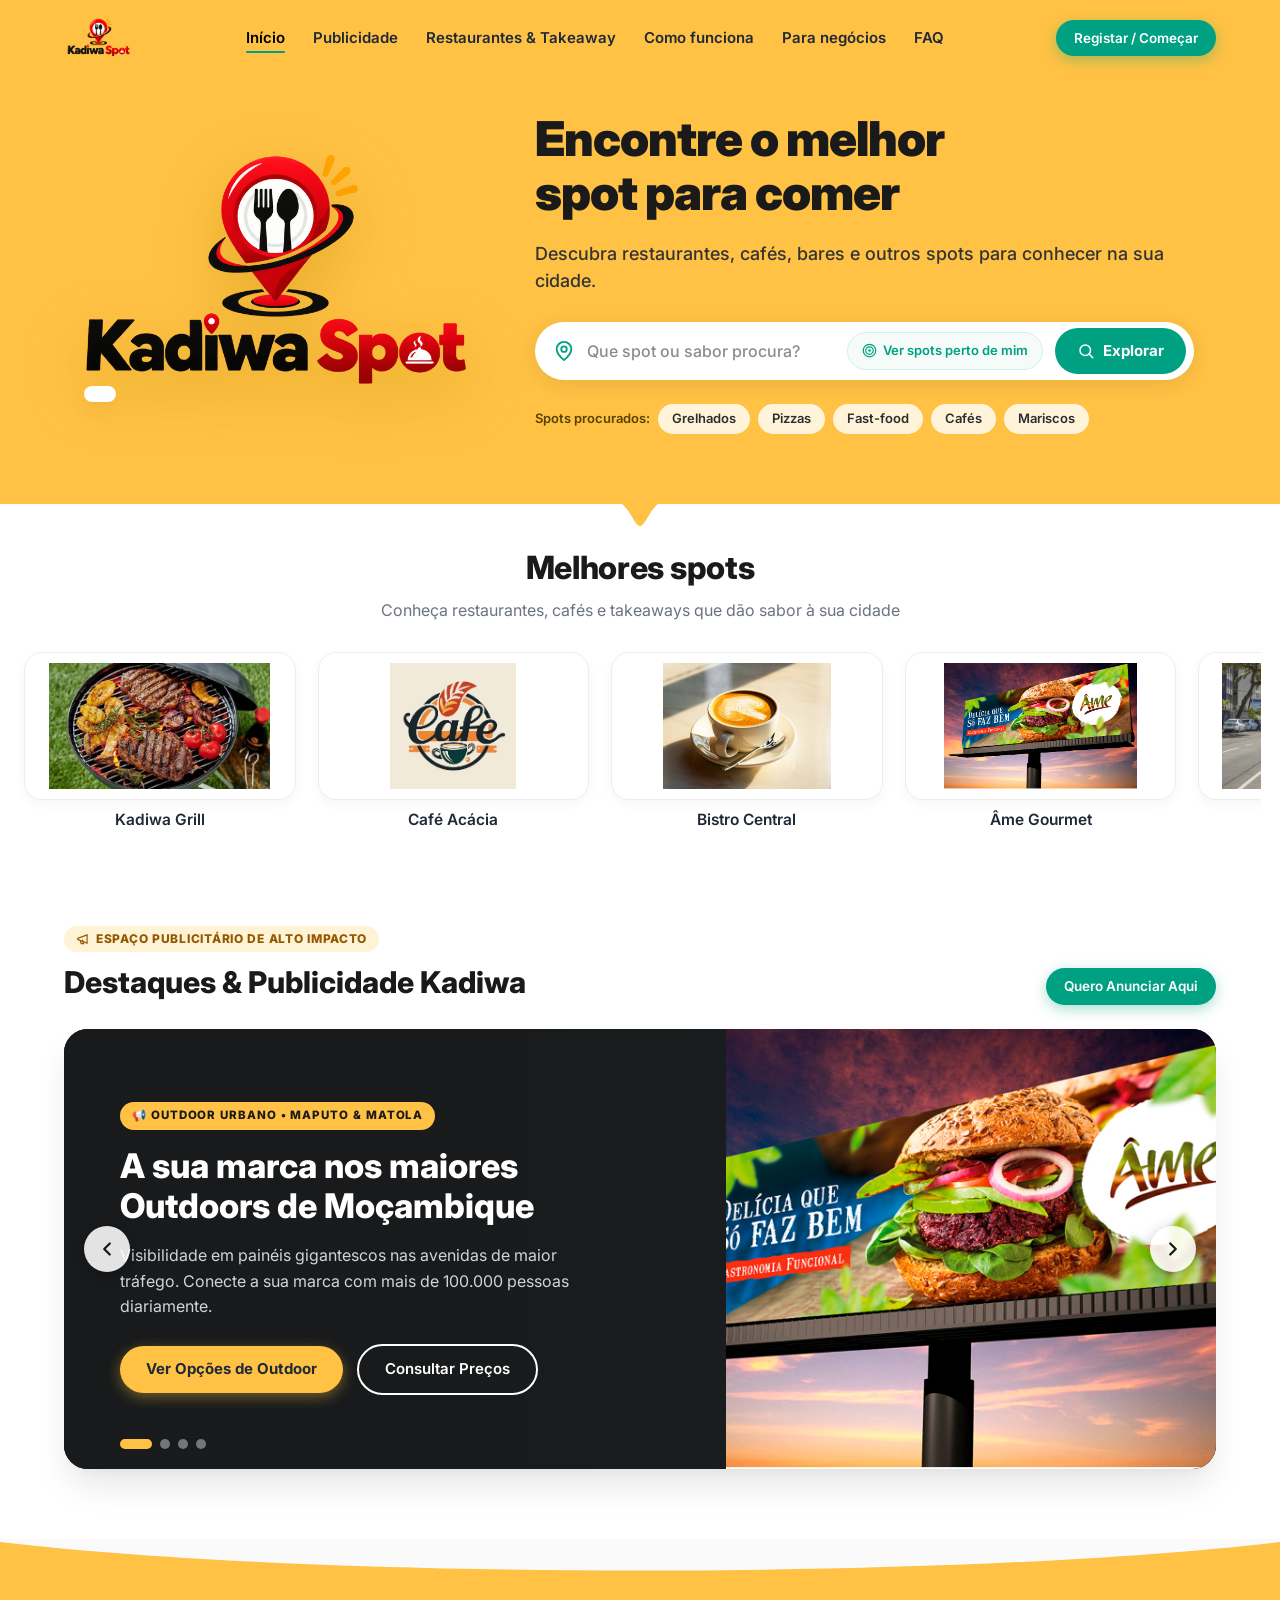
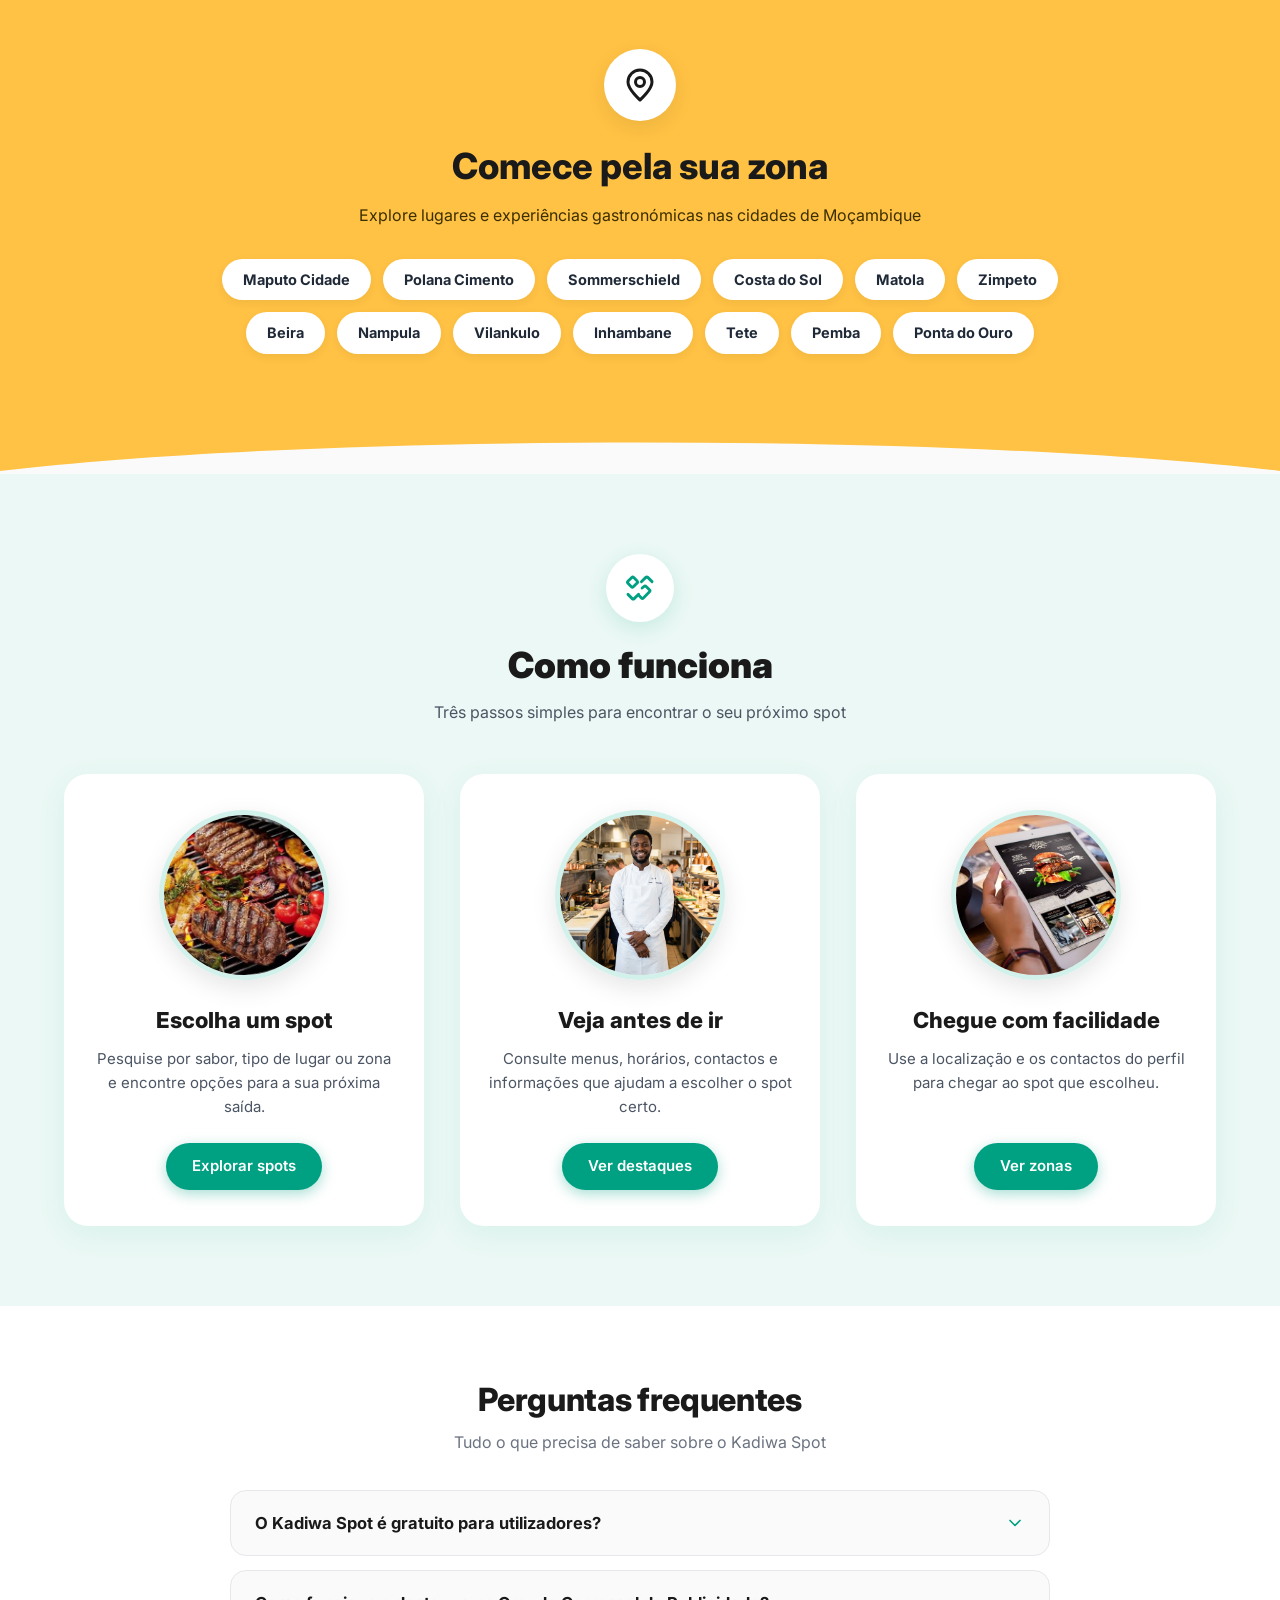
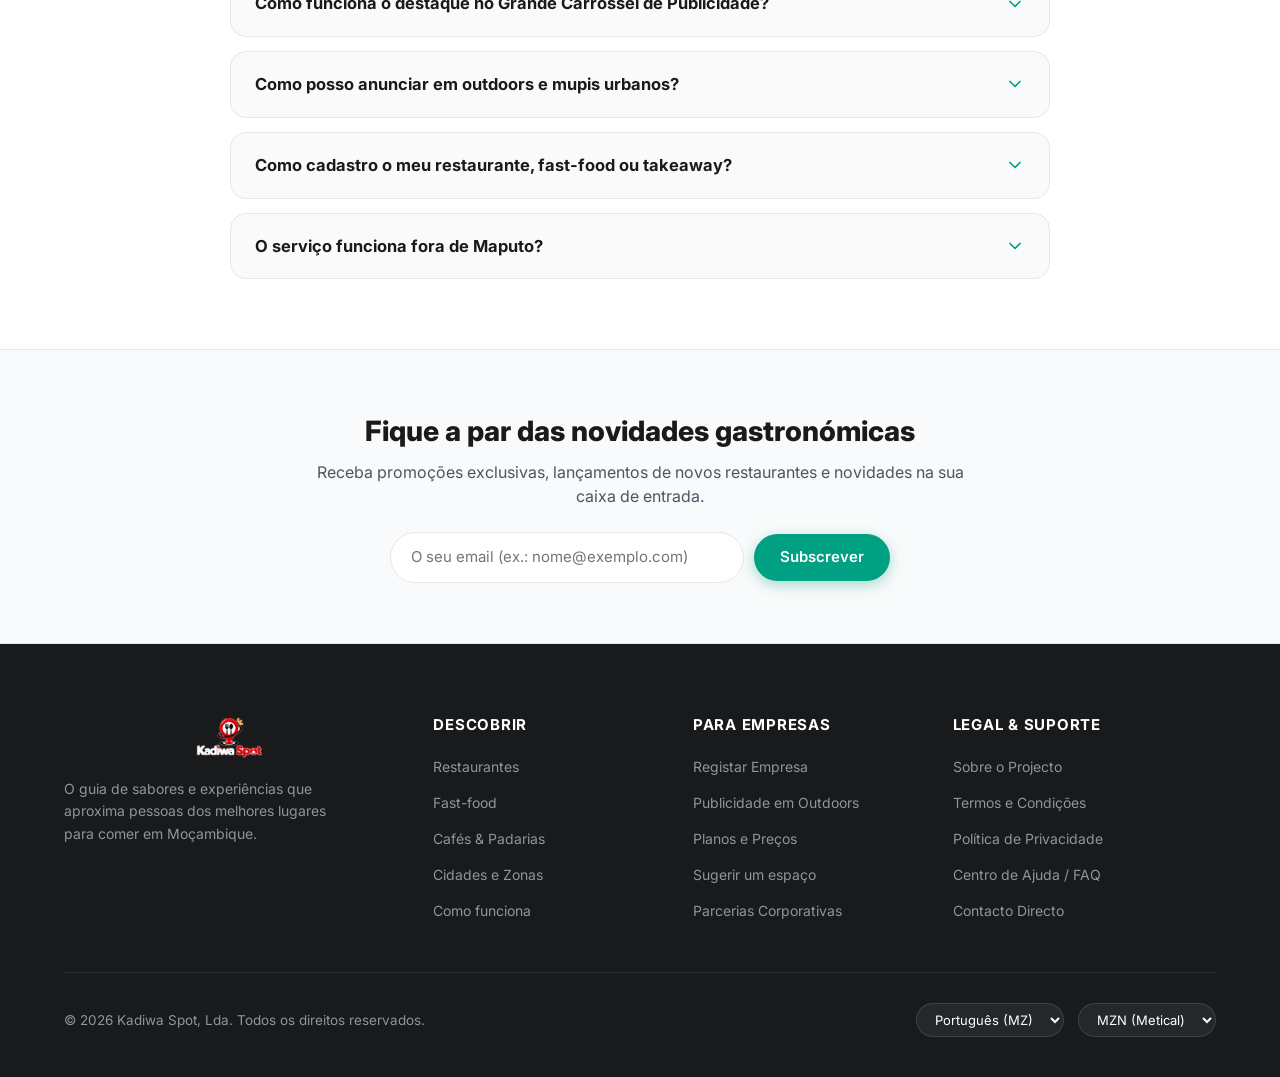
==== index.html @ 8135b5d2 "o inicio da jornada iniciada" ====
<!DOCTYPE html>
<html lang="pt-MZ">

<head>
    <meta charset="UTF-8">
    <meta name="viewport" content="width=device-width, initial-scale=1.0">
    <meta name="description"
        content="Kadiwa Spot: descubra restaurantes, cafés, bares e sabores locais em Moçambique.">
    <meta name="theme-color" content="#FFC244">
    <title>Kadiwa Spot | Descubra onde comer bem em Moçambique</title>
    <link rel="stylesheet" href="css/estilos.css">
</head>

<body>
    <a class="skip-link" href="#conteudo">Saltar para o conteúdo</a>

    <!-- SVG Sprite -->
    <svg class="svg-sprite" aria-hidden="true">
        <symbol id="icon-pin" viewBox="0 0 24 24">
            <path d="M20 10c0 5-8 12-8 12S4 15 4 10a8 8 0 1 1 16 0Z" stroke="currentColor" stroke-width="2" fill="none"
                stroke-linecap="round" stroke-linejoin="round" />
            <circle cx="12" cy="10" r="3" stroke="currentColor" stroke-width="2" fill="none" />
        </symbol>
        <symbol id="icon-target" viewBox="0 0 24 24">
            <circle cx="12" cy="12" r="10" stroke="currentColor" stroke-width="2" fill="none" />
            <circle cx="12" cy="12" r="6" stroke="currentColor" stroke-width="2" fill="none" />
            <circle cx="12" cy="12" r="2" fill="currentColor" />
        </symbol>
        <symbol id="icon-search" viewBox="0 0 24 24">
            <circle cx="11" cy="11" r="7" stroke="currentColor" stroke-width="2" fill="none" />
            <path d="m21 21-4.35-4.35" stroke="currentColor" stroke-width="2" stroke-linecap="round" />
        </symbol>
        <symbol id="icon-chevron-left" viewBox="0 0 24 24">
            <path d="m15 18-6-6 6-6" stroke="currentColor" stroke-width="2.5" stroke-linecap="round"
                stroke-linejoin="round" fill="none" />
        </symbol>
        <symbol id="icon-chevron-right" viewBox="0 0 24 24">
            <path d="m9 18 6-6-6-6" stroke="currentColor" stroke-width="2.5" stroke-linecap="round"
                stroke-linejoin="round" fill="none" />
        </symbol>
        <symbol id="icon-chevron-down" viewBox="0 0 24 24">
            <path d="m6 9 6 6 6-6" stroke="currentColor" stroke-width="2" stroke-linecap="round" stroke-linejoin="round"
                fill="none" />
        </symbol>
        <symbol id="icon-rider" viewBox="0 0 24 24">
            <circle cx="12" cy="5" r="2" stroke="currentColor" stroke-width="2" fill="none" />
            <path d="M5 19a4 4 0 1 0 0-8 4 4 0 0 0 0 8ZM19 19a4 4 0 1 0 0-8 4 4 0 0 0 0 8Z" stroke="currentColor"
                stroke-width="2" fill="none" />
            <path d="M12 11l-3 4h4l2 4" stroke="currentColor" stroke-width="2" stroke-linecap="round"
                stroke-linejoin="round" fill="none" />
        </symbol>
        <symbol id="icon-handshake" viewBox="0 0 24 24">
            <path d="m11 17 2 2a1 1 0 0 0 1.4 0l4.3-4.3a1 1 0 0 0 0-1.4l-2.4-2.4a1 1 0 0 0-1.4 0L13.5 12"
                stroke="currentColor" stroke-width="2" stroke-linecap="round" stroke-linejoin="round" fill="none" />
            <path d="m20.5 7.5-3-3a1 1 0 0 0-1.4 0L13 7.6" stroke="currentColor" stroke-width="2" stroke-linecap="round"
                stroke-linejoin="round" fill="none" />
            <path d="m3.5 16.5 3 3a1 1 0 0 0 1.4 0L11 16.4" stroke="currentColor" stroke-width="2"
                stroke-linecap="round" stroke-linejoin="round" fill="none" />
            <path d="M10 7 7.6 4.6a1 1 0 0 0-1.4 0L3.5 7.3a1 1 0 0 0 0 1.4l2.4 2.4a1 1 0 0 0 1.4 0L10.5 8"
                stroke="currentColor" stroke-width="2" stroke-linecap="round" stroke-linejoin="round" fill="none" />
        </symbol>
        <symbol id="icon-phone" viewBox="0 0 24 24">
            <rect x="5" y="2" width="14" height="20" rx="3" stroke="currentColor" stroke-width="2" fill="none" />
            <circle cx="12" cy="18" r="1" fill="currentColor" />
        </symbol>
        <symbol id="icon-apple" viewBox="0 0 24 24">
            <path
                d="M18.71 19.5c-.83 1.24-1.71 2.45-3.05 2.47-1.34.03-1.77-.79-3.29-.79-1.53 0-2 .77-3.27.82-1.31.05-2.3-1.32-3.14-2.53C4.25 17 2.94 12.45 4.7 9.39c.87-1.52 2.43-2.48 4.12-2.51 1.28-.02 2.5.87 3.29.87.78 0 2.26-1.07 3.81-.91.65.03 2.47.26 3.64 1.98-.09.06-2.17 1.28-2.15 3.81.03 3.02 2.65 4.03 2.68 4.04-.03.07-.42 1.44-1.38 2.83M15.97 6.45c.62-.75 1.04-1.8 0.93-2.85-.9.04-1.99.6-2.63 1.35-.57.65-1.06 1.72-.93 2.74 1.01.08 2.02-.49 2.63-1.24Z"
                fill="currentColor" />
        </symbol>
        <symbol id="icon-googleplay" viewBox="0 0 24 24">
            <path d="M3.6 2.3c-.4.4-.6 1-.6 1.8v15.8c0 .8.2 1.4.6 1.8l.1.1 9.3-9.3v-.4L3.7 2.2l-.1.1Z" fill="#00D775" />
            <path d="m16.1 15.3-3.1-3.1v-.4l3.1-3.1.1.1 3.7 2.1c1 .6 1 1.5 0 2.1l-3.8 2.3Z" fill="#FFCF00" />
            <path d="m13 11.8-9.4 9.4c.5.5 1.2.6 2 .1l10.5-6-3.1-3.5Z" fill="#FF3A44" />
            <path d="M13 12.2 16.1 8.7 5.6 2.7C4.8 2.2 4.1 2.3 3.6 2.8L13 12.2Z" fill="#00E676" />
        </symbol>
        <symbol id="icon-restaurant" viewBox="0 0 24 24">
            <path d="M18 8h1a4 4 0 0 1 0 8h-1M2 8h16v9a4 4 0 0 1-4 4H6a4 4 0 0 1-4-4V8ZM6 1v3M10 1v3M14 1v3"
                stroke="currentColor" stroke-width="2" stroke-linecap="round" fill="none" />
        </symbol>
        <symbol id="icon-route" viewBox="0 0 24 24">
            <path d="M1 3h15v13H1zM16 8h4l3 3v5h-7V8z" stroke="currentColor" stroke-width="2" stroke-linecap="round"
                stroke-linejoin="round" fill="none" />
            <circle cx="5.5" cy="18.5" r="2.5" stroke="currentColor" stroke-width="2" fill="none" />
            <circle cx="18.5" cy="18.5" r="2.5" stroke="currentColor" stroke-width="2" fill="none" />
        </symbol>
        <symbol id="icon-shopping-bag" viewBox="0 0 24 24">
            <path d="M6 2 3 6v14a2 2 0 0 0 2 2h14a2 2 0 0 0 2-2V6l-3-4z" stroke="currentColor" stroke-width="2"
                stroke-linecap="round" stroke-linejoin="round" fill="none" />
            <path d="M3 6h18" stroke="currentColor" stroke-width="2" stroke-linecap="round" fill="none" />
            <path d="M16 10a4 4 0 0 1-8 0" stroke="currentColor" stroke-width="2" stroke-linecap="round" fill="none" />
        </symbol>
        <symbol id="icon-megaphone" viewBox="0 0 24 24">
            <path d="m3 11 16-6v14L3 13Z" stroke="currentColor" stroke-width="2" fill="none" />
            <path d="m7 14 2 6h4l-2-7" stroke="currentColor" stroke-width="2" fill="none" />
        </symbol>
    </svg>


    <header class="glovo-header" id="top">
        <div class="container nav-wrap">
            <a class="brand-link" href="index.html" aria-label="Kadiwa Spot Início">
                <img class="header-logo" src="media/imagens/logo.png" alt="Kadiwa Spot">
            </a>

            <nav class="nav-links" aria-label="Menu principal">
                <a class="active" href="index.html">Início</a>
                <a href="#publicidade">Publicidade</a>
                <a href="pages/explorar.html">Restaurantes & Takeaway</a>
                <a href="#como">Como funciona</a>
                <a href="pages/negocios.html">Para negócios</a>
                <a href="#faq">FAQ</a>
            </nav>

            <div class="header-actions">
                <a class="btn btn-teal btn-sm" href="pages/negocios.html">Registar / Começar</a>
                <button class="mobile-nav-toggle" aria-label="Abrir menu móvel" aria-expanded="false" id="mobile-toggle">
                    <span></span><span></span><span></span>
                </button>
            </div>
        </div>
    </header>

    <main id="conteudo">
        
        <section class="hero-glovo">
            <div class="container hero-glovo-grid">
               
                <div class="hero-visual-col">
                    <div class="hero-bag-wrapper">
                        <img class="hero-bag-img" src="media/imagens/logo-light.png"
                            alt="Logótipo Kadiwa Spot">
                        <div class="hero-bag-badge">
                       
                     
                        </div>
                    </div>
                </div>

                <!-- Right: Copy & Capsule Search Bar -->
                <div class="hero-content-col">
                    <h1>Encontre o melhor<br>spot para comer</h1>
                    <p class="hero-sub">Descubra restaurantes, cafés, bares e outros spots para conhecer na sua cidade.</p>

                    <!-- Glovo Capsule Search Bar -->
                    <form class="glovo-search-capsule" id="location-search-form" action="pages/explorar.html" method="get"
                        role="search">
                        <svg class="search-icon-pin" aria-hidden="true">
                            <use href="#icon-pin"></use>
                        </svg>
                        <input class="search-input-field" id="search-address" type="search" name="q"
                            placeholder="Que spot ou sabor procura?" autocomplete="off">
                        <button type="button" class="btn-current-location" id="btn-use-location"
                            title="Usar minha localização atual">
                            <svg aria-hidden="true">
                                <use href="#icon-target"></use>
                            </svg>
                            <span>Ver spots perto de mim</span>
                        </button>
                        <button type="submit" class="btn-search-submit">
                            <svg aria-hidden="true" style="width: 18px; height: 18px;">
                                <use href="#icon-search"></use>
                            </svg>
                            <span>Explorar</span>
                        </button>
                    </form>

                    <!-- Quick Filter Pills -->
                    <div class="hero-quick-pills" aria-label="Pesquisas populares">
                        <span class="quick-pill-label">Spots procurados:</span>
                        <a href="pages/explorar.html?q=Grelhados" class="quick-pill-item">Grelhados</a>
                        <a href="pages/explorar.html?q=Pizzas" class="quick-pill-item">Pizzas</a>
                        <a href="pages/explorar.html?categoria=fast-food" class="quick-pill-item">Fast-food</a>
                        <a href="pages/explorar.html?categoria=cafe" class="quick-pill-item">Cafés</a>
                        <a href="pages/explorar.html?q=Mariscos" class="quick-pill-item">Mariscos</a>
                    </div>
                </div>
            </div>

            <!-- Glovo Bottom Speech Bubble Cutout Tail -->
            <div class="hero-tail-divider" aria-hidden="true">
                <svg viewBox="0 0 48 24">
                    <path d="M0 0 C12 0 18 24 24 24 C30 24 36 0 48 0 Z" />
                </svg>
            </div>
        </section>

        <!-- Top Restaurants & Brands Showcase -->
        <section class="section-brands" id="destaques">
            <div class="container">
                <div class="section-title-wrap">
                    <h2>Melhores spots</h2>
                    <p>Conheça restaurantes, cafés e takeaways que dão sabor à sua cidade</p>
                </div>

                <div class="spots-carousel" aria-label="Carrossel dos melhores spots">
                    <div class="spots-carousel-track">
                        <div class="spots-carousel-set">
                            <a href="pages/explorar.html?q=Kadiwa+Grill" class="brand-card-item">
                                <div class="brand-logo-box"><img src="media/imagens/GRILL.jpeg" alt="Kadiwa Grill"></div>
                                <span class="brand-card-name">Kadiwa Grill</span>
                            </a>
                            <a href="pages/explorar.html?q=Café+Acácia" class="brand-card-item">
                                <div class="brand-logo-box"><img src="media/imagens/cafe.jpeg" alt="Café Acácia"></div>
                                <span class="brand-card-name">Café Acácia</span>
                            </a>
                            <a href="pages/explorar.html?q=Bistro+Central" class="brand-card-item">
                                <div class="brand-logo-box"><img src="media/imagens/cafe2.jpeg" alt="Bistro Central"></div>
                                <span class="brand-card-name">Bistro Central</span>
                            </a>
                            <a href="pages/explorar.html?q=Âme+Gourmet" class="brand-card-item">
                                <div class="brand-logo-box"><img src="media/imagens/outoddor.png" alt="Âme Burger & Grill"></div>
                                <span class="brand-card-name">Âme Gourmet</span>
                            </a>
                            <a href="pages/explorar.html?q=Camarão+do+Sol" class="brand-card-item">
                                <div class="brand-logo-box"><img src="media/imagens/pub2.png" alt="Camarão do Sol"></div>
                                <span class="brand-card-name">Camarão do Sol</span>
                            </a>
                            <a href="pages/explorar.html?q=West+Takeaway" class="brand-card-item">
                                <div class="brand-logo-box"><img src="media/imagens/pub.jpeg" alt="West Burger & Takeaway"></div>
                                <span class="brand-card-name">West Takeaway</span>
                            </a>
                            <a href="pages/explorar.html?q=Sabores+da+Terra" class="brand-card-item">
                                <div class="brand-logo-box" style="background: #FFF8E6;"><svg style="width: 38px; height: 38px; color: #EAA300;"><use href="#icon-restaurant"></use></svg></div>
                                <span class="brand-card-name">Sabores da Terra</span>
                            </a>
                            <a href="pages/explorar.html?q=Padaria+Nova" class="brand-card-item">
                                <div class="brand-logo-box" style="background: #EBF8F5;"><svg style="width: 38px; height: 38px; color: var(--color-teal);"><use href="#icon-restaurant"></use></svg></div>
                                <span class="brand-card-name">Padaria Nova</span>
                            </a>
                        </div>

                        <div class="spots-carousel-set" aria-hidden="true">
                            <div class="brand-card-item"><div class="brand-logo-box"><img src="media/imagens/GRILL.jpeg" alt=""></div><span class="brand-card-name">Kadiwa Grill</span></div>
                            <div class="brand-card-item"><div class="brand-logo-box"><img src="media/imagens/cafe.jpeg" alt=""></div><span class="brand-card-name">Café Acácia</span></div>
                            <div class="brand-card-item"><div class="brand-logo-box"><img src="media/imagens/cafe2.jpeg" alt=""></div><span class="brand-card-name">Bistro Central</span></div>
                            <div class="brand-card-item"><div class="brand-logo-box"><img src="media/imagens/outoddor.png" alt=""></div><span class="brand-card-name">Âme Gourmet</span></div>
                            <div class="brand-card-item"><div class="brand-logo-box"><img src="media/imagens/pub2.png" alt=""></div><span class="brand-card-name">Camarão do Sol</span></div>
                            <div class="brand-card-item"><div class="brand-logo-box"><img src="media/imagens/pub.jpeg" alt=""></div><span class="brand-card-name">West Takeaway</span></div>
                            <div class="brand-card-item"><div class="brand-logo-box" style="background: #FFF8E6;"><svg style="width: 38px; height: 38px; color: #EAA300;"><use href="#icon-restaurant"></use></svg></div><span class="brand-card-name">Sabores da Terra</span></div>
                            <div class="brand-card-item"><div class="brand-logo-box" style="background: #EBF8F5;"><svg style="width: 38px; height: 38px; color: var(--color-teal);"><use href="#icon-restaurant"></use></svg></div><span class="brand-card-name">Padaria Nova</span></div>
                        </div>
                    </div>
                </div>
            </div>
        </section>

        <!-- GRANDE CARROSSEL DE PUBLICIDADE & DESTAQUES -->
        <section class="section-advertising-carousel" id="publicidade">
            <div class="container">
                <div class="ad-section-header">
                    <div>
                        <div class="ad-badge">
                            <svg style="width: 14px; height: 14px;">
                                <use href="#icon-megaphone"></use>
                            </svg>
                            <span>Espaço Publicitário de Alto Impacto</span>
                        </div>
                        <h2>Destaques & Publicidade Kadiwa</h2>
                    </div>
                    <a class="btn btn-teal btn-sm" href="pages/negocios.html#precos">Quero Anunciar Aqui</a>
                </div>

                <!-- Carousel Component -->
                <div class="ad-carousel-container" id="adCarousel">
                    <div class="ad-carousel-track" id="carouselTrack">
                        <!-- Slide 1: Outdoor Urbano -->
                        <article class="ad-slide">
                            <div class="ad-slide-content">
                                <span class="ad-tag tag-yellow">📢 Outdoor Urbano • Maputo & Matola</span>
                                <h3>A sua marca nos maiores Outdoors de Moçambique</h3>
                                <p>Visibilidade em painéis gigantescos nas avenidas de maior tráfego. Conecte a sua
                                    marca com mais de 100.000 pessoas diariamente.</p>
                                <div class="ad-slide-actions">
                                    <a class="btn btn-yellow" href="pages/negocios.html#outdoors">Ver Opções de
                                        Outdoor</a>
                                    <a class="btn btn-outline-white" href="pages/negocios.html#precos">Consultar
                                        Preços</a>
                                </div>
                            </div>
                            <div class="ad-slide-media">
                                <img src="media/imagens/outoddor.png"
                                    alt="Grande Painel Outdoor Publicitário em avenida movimentada">
                            </div>
                        </article>

                        <!-- Slide 2: Mupis & Totens Digitais -->
                        <article class="ad-slide">
                            <div class="ad-slide-content">
                                <span class="ad-tag tag-teal">🌊 Mupis Digitais • Costa do Sol</span>
                                <h3>Totens e Telas Digitais nos Melhores Spots</h3>
                                <p>Presença interativa ao longo da marginal, praias e centros de lazer. Impacte clientes
                                    nos momentos de descontração e decisão de compra.</p>
                                <div class="ad-slide-actions">
                                    <a class="btn btn-teal" href="pages/negocios.html#outdoors">Conhecer Totens
                                        Urbanos</a>
                                    <a class="btn btn-outline-white" href="pages/negocios.html#precos">Pacotes
                                        Publicitários</a>
                                </div>
                            </div>
                            <div class="ad-slide-media">
                                <img src="media/imagens/pub2.png"
                                    alt="Mupi publicitário urbano na Costa do Sol com anúncio gastronómico">
                            </div>
                        </article>

                        <!-- Slide 3: Grill & Gastronomia Nobre -->
                        <article class="ad-slide">
                            <div class="ad-slide-content">
                                <span class="ad-tag tag-orange">🔥 Sabores da Terra • Grelhados</span>
                                <h3>Grelhados no Ponto & Carnes Selecionadas</h3>
                                <p>Conheça o churrasco, os petiscos e os sabores tradicionais que fazem parte da cidade.</p>
                                <div class="ad-slide-actions">
                                    <a class="btn btn-yellow" href="pages/explorar.html?q=Grelhados">Explorar Grelhados</a>
                                    <a class="btn btn-outline-white" href="pages/negocios.html">Cadastrar Espaço de
                                        Grill</a>
                                </div>
                            </div>
                            <div class="ad-slide-media">
                                <img src="media/imagens/GRILL.jpeg"
                                    alt="Grelhados suculentos na brasa com legumes e temperos frescos">
                            </div>
                        </article>

                        <!-- Slide 4: Takeaway, Bares & Menus Digitais -->
                        <article class="ad-slide">
                            <div class="ad-slide-content">
                                <span class="ad-tag tag-yellow">📱 Tecnologia • Menus Interativos</span>
                                <h3>Modernize o seu Restaurante, Fast-food ou Takeaway</h3>
                                <p>Ofereça menus interativos em tablets e QR Code, reservas imediatas e atraia clientes
                                    fiéis com a plataforma Kadiwa Spot.</p>
                                <div class="ad-slide-actions">
                                    <a class="btn btn-teal" href="pages/negocios.html">Registar Empresa</a>
                                    <a class="btn btn-outline-white" href="pages/negocios.html#precos">Ver Planos para
                                        Negócios</a>
                                </div>
                            </div>
                            <div class="ad-slide-media">
                                <img src="media/imagens/pub.jpeg"
                                alt="Cliente a navegar num menu digital de hambúrgueres num tablet moderno">
                            </div>
                        </article>
                    </div>

                    <!-- Carousel Controls -->
                    <button class="carousel-btn carousel-btn-prev" id="prevSlide" aria-label="Slide anterior">
                        <svg>
                            <use href="#icon-chevron-left"></use>
                        </svg>
                    </button>
                    <button class="carousel-btn carousel-btn-next" id="nextSlide" aria-label="Próximo slide">
                        <svg>
                            <use href="#icon-chevron-right"></use>
                        </svg>
                    </button>

                    <!-- Indicators -->
                    <div class="carousel-dots" id="carouselDots" aria-label="Navegação do carrossel"></div>
                </div>
            </div>
        </section>

        <section class="section-zones-wavy" id="zonas">
            <!-- Top SVG Wave -->
            <div class="wavy-top-svg" aria-hidden="true">
                <svg viewBox="0 0 1200 40" preserveAspectRatio="none">
                    <path d="M0,0 C300,40 900,40 1200,0 L1200,40 L0,40 Z" />
                </svg>
            </div>

            <div class="container zones-container">
                <div class="zones-rider-icon">
                    <svg>
                            <use href="#icon-pin"></use>
                    </svg>
                </div>
                <h2>Comece pela sua zona</h2>
                <p>Explore lugares e experiências gastronómicas nas cidades de Moçambique</p>

                <div class="zones-pills-wrap">
                    <button type="button" class="zone-pill" data-zone="Maputo Central">Maputo Cidade</button>
                    <button type="button" class="zone-pill" data-zone="Polana">Polana Cimento</button>
                    <button type="button" class="zone-pill" data-zone="Sommerschield">Sommerschield</button>
                    <button type="button" class="zone-pill" data-zone="Costa do Sol">Costa do Sol</button>
                    <button type="button" class="zone-pill" data-zone="Matola">Matola</button>
                    <button type="button" class="zone-pill" data-zone="Zimpeto">Zimpeto</button>
                    <button type="button" class="zone-pill" data-zone="Beira">Beira</button>
                    <button type="button" class="zone-pill" data-zone="Nampula">Nampula</button>
                    <button type="button" class="zone-pill" data-zone="Vilankulo">Vilankulo</button>
                    <button type="button" class="zone-pill" data-zone="Inhambane">Inhambane</button>
                    <button type="button" class="zone-pill" data-zone="Tete">Tete</button>
                    <button type="button" class="zone-pill" data-zone="Pemba">Pemba</button>
                    <button type="button" class="zone-pill" data-zone="Ponta do Ouro">Ponta do Ouro</button>
                </div>
            </div>

            <!-- Bottom SVG Wave -->
            <div class="wavy-bottom-svg" aria-hidden="true">
                <svg viewBox="0 0 1200 40" preserveAspectRatio="none">
                    <path d="M0,40 C300,0 900,0 1200,40 L1200,0 L0,0 Z" />
                </svg>
            </div>
        </section>

        <!-- Como funciona (Mint Green Section) -->
        <section class="section-partners-mint" id="como">
            <div class="container">
                <div class="partners-header">
                    <div class="partners-handshake-icon">
                        <svg>
                            <use href="#icon-handshake"></use>
                        </svg>
                    </div>
                    <h2>Como funciona</h2>
                    <p>Três passos simples para encontrar o seu próximo spot</p>
                </div>

                <div class="partners-cards-grid">
                    <!-- Card 1: Explorar -->
                    <article class="partner-card-item">
                        <div class="partner-circle-photo">
                            <img src="media/imagens/GRILL.jpeg"
                                alt="Grelhados servidos num spot local">
                        </div>
                        <h3>Escolha um spot</h3>
                        <p>Pesquise por sabor, tipo de lugar ou zona e encontre opções para a sua próxima saída.</p>
                        <a class="btn btn-teal" href="pages/explorar.html">Explorar spots</a>
                    </article>

                    <!-- Card 2: Consultar -->
                    <article class="partner-card-item">
                        <div class="partner-circle-photo">
                            <img src="media/imagens/chef.jpg"
                                alt="Chef de cozinha e gestor de restaurante com uniforme profissional">
                        </div>
                        <h3>Veja antes de ir</h3>
                        <p>Consulte menus, horários, contactos e informações que ajudam a escolher o spot certo.</p>
                        <a class="btn btn-teal" href="pages/explorar.html">Ver destaques</a>
                    </article>

                    <!-- Card 3: Chegar -->
                    <article class="partner-card-item">
                        <div class="partner-circle-photo">
                            <img src="media/imagens/pub.jpeg"
                                alt="Ambiente acolhedor de um takeaway local">
                        </div>
                        <h3>Chegue com facilidade</h3>
                        <p>Use a localização e os contactos do perfil para chegar ao spot que escolheu.</p>
                        <a class="btn btn-teal" href="#zonas">Ver zonas</a>
                    </article>
                </div>
            </div>
        </section>

        <!-- FAQ Section -->
        <section class="section-faq-wrap" id="faq">
            <div class="container">
                <div class="section-title-wrap">
                    <h2>Perguntas frequentes</h2>
                    <p>Tudo o que precisa de saber sobre o Kadiwa Spot</p>
                </div>

                <div class="faq-list">
                    <article class="faq-item">
                        <button type="button" class="faq-question-btn" aria-expanded="false">
                            <span>O Kadiwa Spot é gratuito para utilizadores?</span>
                            <svg class="faq-icon-arrow">
                                <use href="#icon-chevron-down"></use>
                            </svg>
                        </button>
                        <div class="faq-answer-content">
                            <p>Sim. Pode pesquisar livremente, consultar menus, direcções, horários e informações dos
                                espaços sem subscrição.</p>
                        </div>
                    </article>

                    <article class="faq-item">
                        <button type="button" class="faq-question-btn" aria-expanded="false">
                            <span>Como funciona o destaque no Grande Carrossel de Publicidade?</span>
                            <svg class="faq-icon-arrow">
                                <use href="#icon-chevron-down"></use>
                            </svg>
                        </button>
                        <div class="faq-answer-content">
                            <p>Os estabelecimentos e marcas parceiras com planos Destaque e Premium garantem exibição no
                                Grande Carrossel da página inicial e nos topos de categoria com banner widescreen de
                                alto impacto.</p>
                        </div>
                    </article>

                    <article class="faq-item">
                        <button type="button" class="faq-question-btn" aria-expanded="false">
                            <span>Como posso anunciar em outdoors e mupis urbanos?</span>
                            <svg class="faq-icon-arrow">
                                <use href="#icon-chevron-down"></use>
                            </svg>
                        </button>
                        <div class="faq-answer-content">
                            <p>Disponibilizamos espaços premium em outdoors nas avenidas principais de Maputo e Matola,
                                além de totens digitais na Costa do Sol. Visite a página <a
                                    href="pages/negocios.html#outdoors"
                                    style="color: var(--color-teal); font-weight: 700;">Para Negócios</a> para consultar
                                localizações e métricas de alcance.</p>
                        </div>
                    </article>

                    <article class="faq-item">
                        <button type="button" class="faq-question-btn" aria-expanded="false">
                            <span>Como cadastro o meu restaurante, fast-food ou takeaway?</span>
                            <svg class="faq-icon-arrow">
                                <use href="#icon-chevron-down"></use>
                            </svg>
                        </button>
                        <div class="faq-answer-content">
                            <p>Basta aceder à secção Para Negócios, escolher o plano mais adequado e preencher os dados.
                                A equipa analisa o perfil antes de o publicar.</p>
                        </div>
                    </article>

                    <article class="faq-item">
                        <button type="button" class="faq-question-btn" aria-expanded="false">
                            <span>O serviço funciona fora de Maputo?</span>
                            <svg class="faq-icon-arrow">
                                <use href="#icon-chevron-down"></use>
                            </svg>
                        </button>
                        <div class="faq-answer-content">
                            <p>Sim! Já cobrimos Matola, Beira, Nampula, Vilankulo, Inhambane, Tete e Pemba, com contínua
                                expansão para novos distritos e províncias.</p>
                        </div>
                    </article>
                </div>
            </div>
        </section>

        <!-- Newsletter Section -->
        <section class="section-newsletter">
            <div class="container newsletter-box">
                <h2>Fique a par das novidades gastronómicas</h2>
                <p>Receba promoções exclusivas, lançamentos de novos restaurantes e novidades na sua caixa de entrada.
                </p>

                <form id="newsletter-form" class="newsletter-form-wrap">
                    <input class="newsletter-input" type="email" placeholder="O seu email (ex.: nome@exemplo.com)"
                        required>
                    <button type="submit" class="btn btn-teal">Subscrever</button>
                </form>
            </div>
        </section>
    </main>

    <!-- Glovo Dark Footer -->
    <footer class="glovo-footer">
        <div class="container">
            <div class="footer-top-grid">
                <div class="footer-brand-col">
                    <img class="footer-logo-img" src="media/imagens/logo-dark.png" alt="Kadiwa Spot">
                    <p>O guia de sabores e experiências que aproxima pessoas dos melhores lugares para comer em
                        Moçambique.</p>
                </div>

                <div class="footer-links-col">
                    <h4>Descobrir</h4>
                    <ul>
                        <li><a href="pages/explorar.html?categoria=restaurante">Restaurantes</a></li>
                        <li><a href="pages/explorar.html?categoria=fast-food">Fast-food</a></li>
                        <li><a href="pages/explorar.html?categoria=cafe">Cafés & Padarias</a></li>
                        <li><a href="#zonas">Cidades e Zonas</a></li>
                        <li><a href="#faq">Como funciona</a></li>
                    </ul>
                </div>

                <div class="footer-links-col">
                    <h4>Para Empresas</h4>
                    <ul>
                        <li><a href="pages/negocios.html">Registar Empresa</a></li>
                        <li><a href="pages/negocios.html#outdoors">Publicidade em Outdoors</a></li>
                        <li><a href="pages/negocios.html#precos">Planos e Preços</a></li>
                        <li><a href="pages/contacto.html?tipo=sugestao">Sugerir um espaço</a></li>
                        <li><a href="pages/contacto.html">Parcerias Corporativas</a></li>
                    </ul>
                </div>

                <div class="footer-links-col">
                    <h4>Legal & Suporte</h4>
                    <ul>
                        <li><a href="pages/sobre.html">Sobre o Projecto</a></li>
                        <li><a href="pages/sobre.html#termos">Termos e Condições</a></li>
                        <li><a href="pages/sobre.html#privacidade">Política de Privacidade</a></li>
                        <li><a href="#faq">Centro de Ajuda / FAQ</a></li>
                        <li><a href="pages/contacto.html">Contacto Directo</a></li>
                    </ul>
                </div>
            </div>

            <div class="footer-bottom-bar">
                <div class="footer-copyright">
                    &copy; 2026 Kadiwa Spot, Lda. Todos os direitos reservados.
                </div>

                <div class="footer-selectors">
                    <select class="footer-select" aria-label="Selecionar idioma">
                        <option value="pt" selected>Português (MZ)</option>
                        <option value="en">English</option>
                    </select>
                    <select class="footer-select" aria-label="Selecionar moeda">
                        <option value="mzn" selected>MZN (Metical)</option>
                        <option value="usd">USD ($)</option>
                    </select>
                </div>
            </div>
        </div>
    </footer>

    <!-- Script -->
    <script src="js/script.js"></script>
</body>

</html>
---- css/estilos.css ----
@import url('https://fonts.googleapis.com/css2?family=Inter:wght@300;400;500;600;700;800;900&display=swap');

/* ==========================================================================
   DESIGN TOKENS & GLOVO-INSPIRED PALETTE
   ========================================================================== */
:root {
    /* Glovo Core Palette */
    --color-primary-yellow: #FFC244;
    --color-primary-yellow-hover: #FFB31A;
    --color-primary-yellow-light: #FFF8E6;
    --color-primary-yellow-dark: #EAA300;

    /* Teal Action Colors */
    --color-teal: #00A082;
    --color-teal-hover: #00846B;
    --color-teal-light: #EBF8F5;
    --color-teal-subtle: #D2F1EA;

    /* Dark & Neutrals */
    --color-dark: #181A1B;
    --color-dark-surface: #222528;
    --color-dark-muted: #8E959E;
    --color-text-main: #1F2937;
    --color-text-secondary: #4B5563;
    --color-text-muted: #6B7280;

    /* Backgrounds & Borders */
    --color-bg-page: #FAFAFA;
    --color-bg-card: #FFFFFF;
    --color-border: #E5E7EB;
    --color-border-subtle: #F3F4F6;

    /* Accents */
    --color-accent-orange: #FF7A00;
    --color-accent-red: #E11D48;
    --color-accent-purple: #7C3AED;

    /* Shadows */
    --shadow-sm: 0 1px 2px 0 rgba(0, 0, 0, 0.05);
    --shadow-md: 0 4px 6px -1px rgba(0, 0, 0, 0.08), 0 2px 4px -2px rgba(0, 0, 0, 0.05);
    --shadow-lg: 0 10px 25px -3px rgba(0, 0, 0, 0.08), 0 4px 6px -4px rgba(0, 0, 0, 0.04);
    --shadow-xl: 0 20px 35px -5px rgba(0, 0, 0, 0.1), 0 8px 10px -6px rgba(0, 0, 0, 0.04);
    --shadow-pill: 0 4px 20px rgba(0, 0, 0, 0.09);

    /* Radii */
    --radius-pill: 9999px;
    --radius-xl: 24px;
    --radius-lg: 16px;
    --radius-md: 12px;
    --radius-sm: 8px;

    /* Typography & Layout */
    --font-family: 'Inter', -apple-system, BlinkMacSystemFont, 'Segoe UI', Roboto, sans-serif;
    --transition: all 0.25s cubic-bezier(0.16, 1, 0.3, 1);
}

/* ==========================================================================
   RESET & BASE STYLES
   ========================================================================== */
*,
*::before,
*::after {
    box-sizing: border-box;
    margin: 0;
    padding: 0;
}

html {
    scroll-behavior: smooth;
    font-size: 16px;
}

body {
    font-family: var(--font-family);
    color: var(--color-text-main);
    background-color: var(--color-bg-page);
    line-height: 1.5;
    -webkit-font-smoothing: antialiased;
    overflow-x: hidden;
}

a {
    color: inherit;
    text-decoration: none;
}

img {
    max-width: 100%;
    height: auto;
    display: block;
}

button,
input,
select,
textarea {
    font: inherit;
    color: inherit;
}

button {
    cursor: pointer;
    border: none;
    background: none;
}

.skip-link {
    position: fixed;
    top: -100px;
    left: 20px;
    background: var(--color-teal);
    color: white;
    padding: 10px 20px;
    border-radius: var(--radius-pill);
    z-index: 9999;
    font-weight: 600;
    transition: top 0.2s ease;
}

.skip-link:focus {
    top: 20px;
}

.container {
    width: 100%;
    max-width: 1200px;
    margin-inline: auto;
    padding-inline: 24px;
}

.svg-sprite {
    position: absolute;
    width: 0;
    height: 0;
    overflow: hidden;
}

/* ==========================================================================
   BUTTONS & PILLS (GLOVO STYLE)
   ========================================================================== */
.btn {
    display: inline-flex;
    align-items: center;
    justify-content: center;
    gap: 8px;
    padding: 12px 26px;
    border-radius: var(--radius-pill);
    font-weight: 600;
    font-size: 15px;
    transition: var(--transition);
    white-space: nowrap;
    text-align: center;
    border: none;
}

.btn-teal {
    background-color: var(--color-teal);
    color: #FFFFFF;
    box-shadow: 0 4px 14px rgba(0, 160, 130, 0.35);
}

.btn-teal:hover {
    background-color: var(--color-teal-hover);
    transform: translateY(-2px);
    box-shadow: 0 6px 20px rgba(0, 160, 130, 0.45);
    color: #FFFFFF;
}

.btn-teal:active {
    transform: translateY(0);
}

.btn-yellow {
    background-color: var(--color-primary-yellow);
    color: var(--color-text-main);
    font-weight: 700;
    box-shadow: 0 4px 14px rgba(255, 194, 68, 0.4);
}

.btn-yellow:hover {
    background-color: var(--color-primary-yellow-hover);
    transform: translateY(-2px);
}

.btn-white {
    background-color: #FFFFFF;
    color: var(--color-text-main);
    box-shadow: var(--shadow-md);
}

.btn-white:hover {
    background-color: #F9FAFB;
    transform: translateY(-2px);
    box-shadow: var(--shadow-lg);
}

.btn-outline-white {
    background-color: transparent;
    color: #FFFFFF;
    border: 2px solid #FFFFFF;
}

.btn-outline-white:hover {
    background-color: rgba(255, 255, 255, 0.15);
    transform: translateY(-2px);
}

.btn-sm {
    padding: 8px 18px;
    font-size: 13.5px;
}

.btn-lg {
    padding: 14px 32px;
    font-size: 16px;
}

/* ==========================================================================
   NAVIGATION TOPBAR
   ========================================================================== */
.glovo-header {
    background-color: var(--color-primary-yellow);
    position: sticky;
    top: 0;
    z-index: 100;
    transition: background-color 0.3s ease, box-shadow 0.3s ease;
}

.glovo-header.scrolled {
    background-color: rgba(255, 194, 68, 0.98);
    backdrop-filter: blur(10px);
    box-shadow: 0 4px 20px rgba(0, 0, 0, 0.08);
}

.nav-wrap {
    display: flex;
    align-items: center;
    justify-content: space-between;
    height: 76px;
    gap: 24px;
}

.brand-link {
    display: flex;
    align-items: center;
    gap: 8px;
}

.header-logo {
    height: 46px;
    width: auto;
    object-fit: contain;
}

.nav-links {
    display: flex;
    align-items: center;
    gap: 28px;
}

.nav-links a {
    font-size: 15px;
    font-weight: 600;
    color: #1F2937;
    position: relative;
    transition: color 0.2s ease;
}

.nav-links a:hover,
.nav-links a.active {
    color: #000000;
}

.nav-links a::after {
    content: '';
    position: absolute;
    bottom: -4px;
    left: 0;
    width: 0%;
    height: 2px;
    background-color: var(--color-teal);
    border-radius: 2px;
    transition: width 0.2s ease;
}

.nav-links a:hover::after,
.nav-links a.active::after {
    width: 100%;
}

.header-actions {
    display: flex;
    align-items: center;
    gap: 12px;
}

/* Mobile Nav Toggle */
.mobile-nav-toggle {
    display: none;
    flex-direction: column;
    gap: 5px;
    width: 32px;
    padding: 6px 4px;
    background: transparent;
    cursor: pointer;
}

.mobile-nav-toggle span {
    display: block;
    height: 3px;
    background: #1F2937;
    border-radius: 3px;
    transition: 0.3s;
}

/* ==========================================================================
   GLOVO HERO SECTION (Yellow with speech bubble cutout)
   ========================================================================== */
.hero-glovo {
    background-color: var(--color-primary-yellow);
    position: relative;
    padding-top: 36px;
    padding-bottom: 70px;
    overflow: visible;
}

.hero-glovo-grid {
    display: grid;
    grid-template-columns: 0.95fr 1.05fr;
    align-items: center;
    gap: 48px;
}

/* Hero Left: Food & Grocery Bag Showcase */
.hero-visual-col {
    position: relative;
    display: flex;
    justify-content: center;
    align-items: center;
}

.hero-bag-wrapper {
    position: relative;
    width: 100%;
    max-width: 440px;
    display: flex;
    justify-content: center;
}

.hero-bag-img {
    width: 100%;
    height: auto;
    max-height: 420px;
    object-fit: contain;
    filter: drop-shadow(0 20px 30px rgba(184, 131, 0, 0.35));
    animation: floatSmooth 6s ease-in-out infinite alternate;
}

@keyframes floatSmooth {
    0% {
        transform: translateY(0px) rotate(0deg);
    }

    100% {
        transform: translateY(-10px) rotate(0.8deg);
    }
}

.hero-bag-badge {
    position: absolute;
    bottom: 12px;
    left: 20px;
    background: #FFFFFF;
    padding: 8px 16px;
    border-radius: var(--radius-pill);
    box-shadow: var(--shadow-lg);
    display: flex;
    align-items: center;
    gap: 8px;
    font-size: 13px;
    font-weight: 700;
    color: var(--color-teal);
    animation: pulseSubtle 3s infinite;
}

@keyframes pulseSubtle {

    0%,
    100% {
        transform: scale(1);
    }

    50% {
        transform: scale(1.04);
    }
}

/* Hero Right: Copy & Capsule Search Bar */
.hero-content-col {
    display: flex;
    flex-direction: column;
    gap: 20px;
}

.hero-content-col h1 {
    font-size: 48px;
    font-weight: 900;
    line-height: 1.12;
    color: #1A1A1A;
    letter-spacing: -0.02em;
}

.hero-content-col .hero-sub {
    font-size: 18px;
    font-weight: 500;
    color: #333333;
}

/* Glovo-Style Capsule Search Bar */
.glovo-search-capsule {
    background: #FFFFFF;
    border-radius: var(--radius-pill);
    padding: 6px 8px 6px 18px;
    box-shadow: var(--shadow-pill);
    display: flex;
    align-items: center;
    gap: 12px;
    margin-top: 8px;
    transition: box-shadow 0.2s ease, transform 0.2s ease;
}

.glovo-search-capsule:focus-within {
    box-shadow: 0 8px 30px rgba(0, 0, 0, 0.16);
    transform: translateY(-1px);
}

.search-icon-pin {
    color: var(--color-teal);
    width: 22px;
    height: 22px;
    flex-shrink: 0;
}

.search-input-field {
    flex: 1;
    border: none;
    outline: none;
    font-size: 16px;
    font-weight: 500;
    color: #1F2937;
    background: transparent;
}

.search-input-field::placeholder {
    color: #8C8C8C;
}

.btn-current-location {
    background: #F4FBF9;
    color: var(--color-teal);
    border: 1px solid var(--color-teal-subtle);
    padding: 8px 14px;
    border-radius: var(--radius-pill);
    font-size: 13px;
    font-weight: 600;
    display: flex;
    align-items: center;
    gap: 6px;
    cursor: pointer;
    transition: var(--transition);
    white-space: nowrap;
}

.btn-current-location:hover {
    background: var(--color-teal-light);
    border-color: var(--color-teal);
    color: var(--color-teal-hover);
}

.btn-current-location svg {
    width: 15px;
    height: 15px;
}

.btn-search-submit {
    background: var(--color-teal);
    color: #FFFFFF;
    padding: 12px 22px;
    border-radius: var(--radius-pill);
    font-size: 15px;
    font-weight: 700;
    display: flex;
    align-items: center;
    gap: 8px;
    transition: var(--transition);
}

.btn-search-submit:hover {
    background: var(--color-teal-hover);
}

/* Quick Pills under search */
.hero-quick-pills {
    display: flex;
    align-items: center;
    flex-wrap: wrap;
    gap: 8px;
    margin-top: 4px;
}

.quick-pill-label {
    font-size: 13px;
    font-weight: 600;
    color: #554400;
}

.quick-pill-item {
    background: rgba(255, 255, 255, 0.8);
    backdrop-filter: blur(4px);
    padding: 5px 14px;
    border-radius: var(--radius-pill);
    font-size: 13px;
    font-weight: 600;
    color: #2D2D2D;
    transition: var(--transition);
}

.quick-pill-item:hover {
    background: #FFFFFF;
    transform: translateY(-2px);
    box-shadow: 0 4px 10px rgba(0, 0, 0, 0.08);
}

/* Glovo Bottom Speech Bubble Cutout Tail */
.hero-tail-divider {
    position: absolute;
    bottom: -22px;
    left: 50%;
    transform: translateX(-50%);
    width: 48px;
    height: 24px;
    z-index: 10;
}

.hero-tail-divider svg {
    width: 100%;
    height: 100%;
    fill: var(--color-primary-yellow);
    display: block;
}

/* ==========================================================================
   TOP RESTAURANTS & BRANDS GRID (Glovo grid style)
   ========================================================================== */
.section-brands {
    padding: 40px 0 22px;
    background: #FFFFFF;
}

.section-brands .container {
    max-width: none;
    padding-inline: clamp(10px, 1.5vw, 22px);
}

.section-brands .section-title-wrap {
    margin-bottom: 20px;
}

.section-title-wrap {
    text-align: center;
    margin-bottom: 36px;
}

.section-title-wrap h2 {
    font-size: 32px;
    font-weight: 800;
    color: #1A1A1A;
    letter-spacing: -0.01em;
}

.section-title-wrap p {
    font-size: 16px;
    color: var(--color-text-muted);
    margin-top: 6px;
}

.brands-grid {
    display: grid;
    grid-template-columns: repeat(8, 1fr);
    gap: 16px;
}

.spots-carousel {
    overflow: hidden;
    height: 212px;
    padding: 2px 0 8px;
}

.spots-carousel-track {
    display: flex;
    width: max-content;
    will-change: transform;
    animation: spots-marquee-horizontal 36s cubic-bezier(0.37, 0, 0.63, 1) infinite;
}

.spots-carousel-set {
    display: flex;
    gap: 12px;
    padding-right: 12px;
}

.spots-carousel .brand-card-item {
    flex: 0 0 clamp(260px, 22vw, 320px);
    gap: 8px;
    padding: 8px 5px;
}

.spots-carousel .brand-logo-box {
    width: min(100%, 310px);
    height: 148px;
    border-radius: 18px;
    padding: 10px;
}

.spots-carousel .brand-card-name {
    max-width: 260px;
    font-size: 15.5px;
}

.spots-carousel:hover .spots-carousel-track,
.spots-carousel:focus-within .spots-carousel-track {
    animation-play-state: paused;
}

@keyframes spots-marquee-horizontal {
    from {
        transform: translate3d(0, 0, 0);
    }

    to {
        transform: translate3d(-50%, 0, 0);
    }
}

.brand-card-item {
    display: flex;
    flex-direction: column;
    align-items: center;
    gap: 10px;
    padding: 12px 8px;
    border-radius: var(--radius-md);
    transition: var(--transition);
    cursor: pointer;
}

.brand-card-item:hover {
    transform: translateY(-4px);
}

.brand-logo-box {
    width: 72px;
    height: 72px;
    background: #FFFFFF;
    border: 1px solid #EDEDED;
    border-radius: 16px;
    display: flex;
    align-items: center;
    justify-content: center;
    padding: 10px;
    box-shadow: 0 4px 12px rgba(0, 0, 0, 0.04);
    transition: var(--transition);
    overflow: hidden;
}

.brand-card-item:hover .brand-logo-box {
    box-shadow: 0 8px 20px rgba(0, 0, 0, 0.1);
    border-color: var(--color-teal-subtle);
}

.brand-logo-box img {
    max-width: 100%;
    max-height: 100%;
    object-fit: contain;
}

.brand-card-name {
    font-size: 13.5px;
    font-weight: 600;
    color: var(--color-text-main);
    text-align: center;
    white-space: nowrap;
    overflow: hidden;
    text-overflow: ellipsis;
    max-width: 90px;
}

@media (prefers-reduced-motion: reduce) {
    .spots-carousel {
        height: auto;
        overflow-x: auto;
        scrollbar-width: thin;
    }

    .spots-carousel-track {
        animation: none;
    }

    .spots-carousel-set[aria-hidden="true"] {
        display: none;
    }
}

/* ==========================================================================
   GRANDE CARROSSEL DE PUBLICIDADE & DESTAQUES
   ========================================================================== */
.section-advertising-carousel {
    padding: 50px 0 70px 0;
    background: #FFFFFF;
}

.ad-section-header {
    display: flex;
    align-items: flex-end;
    justify-content: space-between;
    margin-bottom: 24px;
    flex-wrap: wrap;
    gap: 16px;
}

.ad-section-header .ad-badge {
    display: inline-flex;
    align-items: center;
    gap: 6px;
    background: #FFF3D6;
    color: #945800;
    font-size: 12px;
    font-weight: 800;
    text-transform: uppercase;
    letter-spacing: 0.06em;
    padding: 4px 12px;
    border-radius: var(--radius-pill);
    margin-bottom: 8px;
}

.ad-section-header h2 {
    font-size: 30px;
    font-weight: 800;
    color: #1A1A1A;
}

.ad-carousel-container {
    position: relative;
    width: 100%;
    border-radius: var(--radius-xl);
    overflow: hidden;
    box-shadow: var(--shadow-xl);
    background: #181A1B;
}

.ad-carousel-track {
    display: flex;
    transition: transform 0.5s cubic-bezier(0.25, 1, 0.5, 1);
    width: 100%;
}

.ad-slide {
    min-width: 100%;
    position: relative;
    display: grid;
    grid-template-columns: 1.15fr 0.85fr;
    min-height: 440px;
    background: #1F2428;
    overflow: hidden;
}

/* Slide Content */
.ad-slide-content {
    padding: 48px 48px 48px 56px;
    display: flex;
    flex-direction: column;
    justify-content: center;
    align-items: flex-start;
    gap: 16px;
    z-index: 2;
    background: linear-gradient(90deg, rgba(24, 26, 27, 0.96) 60%, rgba(24, 26, 27, 0.75) 100%);
}

.ad-tag {
    display: inline-flex;
    align-items: center;
    gap: 6px;
    font-size: 11.5px;
    font-weight: 800;
    letter-spacing: 0.08em;
    text-transform: uppercase;
    padding: 5px 12px;
    border-radius: var(--radius-pill);
}

.tag-yellow {
    background: var(--color-primary-yellow);
    color: #1A1A1A;
}

.tag-teal {
    background: var(--color-teal);
    color: #FFFFFF;
}

.tag-orange {
    background: var(--color-accent-orange);
    color: #FFFFFF;
}

.ad-slide-content h3 {
    font-size: 34px;
    font-weight: 800;
    color: #FFFFFF;
    line-height: 1.2;
    max-width: 520px;
}

.ad-slide-content p {
    font-size: 16px;
    color: #D1D5DB;
    max-width: 480px;
    line-height: 1.6;
}

.ad-slide-actions {
    display: flex;
    align-items: center;
    gap: 14px;
    margin-top: 8px;
}

/* Slide Media */
.ad-slide-media {
    position: relative;
    overflow: hidden;
    display: flex;
    align-items: center;
    justify-content: center;
}

.ad-slide-media img {
    width: 100%;
    height: 100%;
    object-fit: cover;
    transition: transform 6s ease;
}

.ad-slide:hover .ad-slide-media img {
    transform: scale(1.05);
}

/* Carousel Nav Controls */
.carousel-btn {
    position: absolute;
    top: 50%;
    transform: translateY(-50%);
    width: 46px;
    height: 46px;
    border-radius: 50%;
    background: rgba(255, 255, 255, 0.88);
    color: #181A1B;
    display: flex;
    align-items: center;
    justify-content: center;
    box-shadow: 0 4px 16px rgba(0, 0, 0, 0.25);
    z-index: 10;
    transition: var(--transition);
}

.carousel-btn:hover {
    background: #FFFFFF;
    transform: translateY(-50%) scale(1.1);
    color: var(--color-teal);
}

.carousel-btn-prev {
    left: 20px;
}

.carousel-btn-next {
    right: 20px;
}

.carousel-btn svg {
    width: 22px;
    height: 22px;
}

/* Carousel Indicators (Dots) */
.carousel-dots {
    position: absolute;
    bottom: 20px;
    left: 56px;
    display: flex;
    align-items: center;
    gap: 8px;
    z-index: 10;
}

.carousel-dot {
    width: 10px;
    height: 10px;
    border-radius: var(--radius-pill);
    background: rgba(255, 255, 255, 0.4);
    cursor: pointer;
    transition: all 0.3s ease;
}

.carousel-dot.active {
    width: 32px;
    background: var(--color-primary-yellow);
}

/* ==========================================================================
   TUDO NO KADIWA SPOT (3 Feature Columns Glovo-style)
   ========================================================================== */
.section-features-glovo {
    padding: 70px 0;
    background: #FAFAFA;
    text-align: center;
}

.features-glovo-grid {
    display: grid;
    grid-template-columns: repeat(3, 1fr);
    gap: 40px;
    margin-top: 48px;
    margin-bottom: 48px;
}

.feature-col-item {
    display: flex;
    flex-direction: column;
    align-items: center;
    text-align: center;
}

.feature-illustration-circle {
    width: 140px;
    height: 140px;
    border-radius: 50%;
    background: #FFF8E6;
    display: flex;
    align-items: center;
    justify-content: center;
    margin-bottom: 24px;
    position: relative;
    box-shadow: 0 8px 24px rgba(255, 194, 68, 0.2);
    transition: var(--transition);
}

.feature-col-item:hover .feature-illustration-circle {
    transform: translateY(-6px) scale(1.03);
    box-shadow: 0 14px 30px rgba(255, 194, 68, 0.35);
}

.feature-icon-svg {
    width: 64px;
    height: 64px;
    color: #1A1A1A;
}

.feature-col-item h3 {
    font-size: 20px;
    font-weight: 800;
    color: #1A1A1A;
    margin-bottom: 12px;
    max-width: 280px;
}

.feature-col-item p {
    font-size: 15px;
    color: var(--color-text-secondary);
    line-height: 1.6;
    max-width: 300px;
}

/* ==========================================================================
   YELLOW WAVY CURVED SECTION: CIDADES / ZONAS
   ========================================================================== */
.section-zones-wavy {
    background-color: var(--color-primary-yellow);
    position: relative;
    padding: 70px 0 80px 0;
    margin: 40px 0;
}

.wavy-top-svg,
.wavy-bottom-svg {
    position: absolute;
    left: 0;
    width: 100%;
    height: 38px;
    overflow: hidden;
    line-height: 0;
}

.wavy-top-svg {
    top: -37px;
}

.wavy-bottom-svg {
    bottom: -37px;
}

.wavy-top-svg svg,
.wavy-bottom-svg svg {
    display: block;
    width: 100%;
    height: 100%;
    fill: var(--color-primary-yellow);
}

.zones-container {
    text-align: center;
    max-width: 900px;
    margin-inline: auto;
}

.zones-rider-icon {
    width: 72px;
    height: 72px;
    background: #FFFFFF;
    border-radius: 50%;
    display: inline-flex;
    align-items: center;
    justify-content: center;
    box-shadow: 0 6px 20px rgba(0, 0, 0, 0.08);
    margin-bottom: 18px;
}

.zones-rider-icon svg {
    width: 36px;
    height: 36px;
    color: #1A1A1A;
}

.zones-container h2 {
    font-size: 36px;
    font-weight: 800;
    color: #1A1A1A;
    margin-bottom: 10px;
}

.zones-container p {
    font-size: 16px;
    color: #3B2E00;
    margin-bottom: 32px;
}

.zones-pills-wrap {
    display: flex;
    flex-wrap: wrap;
    justify-content: center;
    gap: 12px;
}

.zone-pill {
    background: #FFFFFF;
    color: #1F2937;
    font-size: 14.5px;
    font-weight: 700;
    padding: 9px 20px;
    border-radius: var(--radius-pill);
    box-shadow: 0 3px 10px rgba(0, 0, 0, 0.06);
    transition: var(--transition);
    cursor: pointer;
    border: 1px solid transparent;
}

.zone-pill:hover {
    transform: translateY(-3px) scale(1.02);
    box-shadow: 0 6px 18px rgba(0, 0, 0, 0.12);
    color: var(--color-teal);
}

/* ==========================================================================
   DESCARREGAR A APP SECTION
   ========================================================================== */
.section-app-download {
    padding: 80px 0 60px 0;
    background: #FFFFFF;
}

.app-download-grid {
    display: grid;
    grid-template-columns: 0.95fr 1.05fr;
    align-items: center;
    gap: 60px;
}

.app-download-content {
    display: flex;
    flex-direction: column;
    align-items: flex-start;
    gap: 20px;
}

.app-badge-icon {
    width: 58px;
    height: 58px;
    background: #FFF8E6;
    border-radius: 50%;
    display: flex;
    align-items: center;
    justify-content: center;
    color: #EAA300;
}

.app-badge-icon svg {
    width: 28px;
    height: 28px;
}

.app-download-content h2 {
    font-size: 38px;
    font-weight: 900;
    color: #1A1A1A;
    line-height: 1.15;
}

.app-download-content p {
    font-size: 17px;
    color: var(--color-text-secondary);
    line-height: 1.6;
}

.app-store-badges {
    display: flex;
    align-items: center;
    gap: 14px;
    margin-top: 8px;
}

.store-badge-btn {
    display: inline-flex;
    align-items: center;
    gap: 10px;
    background: #000000;
    color: #FFFFFF;
    padding: 10px 18px;
    border-radius: var(--radius-md);
    transition: var(--transition);
}

.store-badge-btn:hover {
    transform: translateY(-2px);
    box-shadow: 0 6px 18px rgba(0, 0, 0, 0.2);
}

.store-badge-btn svg {
    width: 24px;
    height: 24px;
    fill: #FFFFFF;
}

.store-badge-text {
    display: flex;
    flex-direction: column;
    text-align: left;
    line-height: 1.1;
}

.store-badge-text span {
    font-size: 10px;
    text-transform: uppercase;
    letter-spacing: 0.05em;
    color: #D1D5DB;
}

.store-badge-text strong {
    font-size: 14px;
    font-weight: 700;
    color: #FFFFFF;
}

.app-mockup-wrapper {
    position: relative;
    display: flex;
    justify-content: center;
}

.app-mockup-img {
    width: 100%;
    max-width: 540px;
    border-radius: var(--radius-xl);
    box-shadow: 0 24px 50px -10px rgba(0, 0, 0, 0.15);
    transition: var(--transition);
}

.app-mockup-img:hover {
    transform: translateY(-6px);
    box-shadow: 0 30px 60px -10px rgba(0, 0, 0, 0.22);
}

/* ==========================================================================
   METER MÃOS À OBRA, JUNTOS (Mint green parcerias)
   ========================================================================== */
.section-partners-mint {
    background: var(--color-teal-light);
    padding: 80px 0;
    position: relative;
}

.partners-header {
    text-align: center;
    margin-bottom: 50px;
}

.partners-handshake-icon {
    width: 68px;
    height: 68px;
    background: #FFFFFF;
    border-radius: 50%;
    display: inline-flex;
    align-items: center;
    justify-content: center;
    box-shadow: 0 6px 20px rgba(0, 160, 130, 0.15);
    margin-bottom: 16px;
}

.partners-handshake-icon svg {
    width: 34px;
    height: 34px;
    color: var(--color-teal);
}

.partners-header h2 {
    font-size: 36px;
    font-weight: 900;
    color: #1A1A1A;
}

.partners-header p {
    font-size: 16px;
    color: var(--color-text-secondary);
    margin-top: 8px;
}

.partners-cards-grid {
    display: grid;
    grid-template-columns: repeat(3, 1fr);
    gap: 36px;
}

.partner-card-item {
    background: #FFFFFF;
    border-radius: var(--radius-xl);
    padding: 36px 28px;
    display: flex;
    flex-direction: column;
    align-items: center;
    text-align: center;
    box-shadow: 0 8px 30px rgba(0, 160, 130, 0.08);
    transition: var(--transition);
}

.partner-card-item:hover {
    transform: translateY(-8px);
    box-shadow: 0 16px 40px rgba(0, 160, 130, 0.16);
}

.partner-circle-photo {
    width: 170px;
    height: 170px;
    border-radius: 50%;
    overflow: hidden;
    margin-bottom: 24px;
    border: 5px solid var(--color-teal-subtle);
    box-shadow: 0 8px 24px rgba(0, 0, 0, 0.1);
    flex-shrink: 0;
}

.partner-circle-photo img {
    width: 100%;
    height: 100%;
    object-fit: cover;
    transition: transform 0.5s ease;
}

.partner-card-item:hover .partner-circle-photo img {
    transform: scale(1.08);
}

.partner-card-item h3 {
    font-size: 22px;
    font-weight: 800;
    color: #1A1A1A;
    margin-bottom: 10px;
}

.partner-card-item p {
    font-size: 15px;
    color: var(--color-text-secondary);
    line-height: 1.6;
    margin-bottom: 24px;
    flex-grow: 1;
}

/* ==========================================================================
   FAQ ACCORDION
   ========================================================================== */
.section-faq-wrap {
    padding: 70px 0;
    background: #FFFFFF;
}

.faq-list {
    max-width: 820px;
    margin-inline: auto;
    display: flex;
    flex-direction: column;
    gap: 14px;
    margin-top: 36px;
}

.faq-item {
    border: 1px solid var(--color-border);
    border-radius: var(--radius-lg);
    background: #FAFAFA;
    transition: var(--transition);
    overflow: hidden;
}

.faq-item.open {
    background: #FFFFFF;
    border-color: var(--color-teal);
    box-shadow: 0 6px 20px rgba(0, 160, 130, 0.08);
}

.faq-question-btn {
    width: 100%;
    padding: 20px 24px;
    display: flex;
    align-items: center;
    justify-content: space-between;
    gap: 16px;
    font-size: 16.5px;
    font-weight: 700;
    color: #1A1A1A;
    text-align: left;
    cursor: pointer;
}

.faq-icon-arrow {
    width: 20px;
    height: 20px;
    color: var(--color-teal);
    transition: transform 0.3s ease;
    flex-shrink: 0;
}

.faq-item.open .faq-icon-arrow {
    transform: rotate(180deg);
}

.faq-answer-content {
    display: none;
    padding: 0 24px 20px 24px;
    font-size: 15px;
    color: var(--color-text-secondary);
    line-height: 1.6;
}

.faq-item.open .faq-answer-content {
    display: block;
}

/* ==========================================================================
   NEWSLETTER
   ========================================================================== */
.section-newsletter {
    padding: 60px 0;
    background: #F9FAFB;
    border-top: 1px solid var(--color-border);
    border-bottom: 1px solid var(--color-border);
}

.newsletter-box {
    max-width: 700px;
    margin-inline: auto;
    text-align: center;
}

.newsletter-box h2 {
    font-size: 28px;
    font-weight: 800;
    color: #1A1A1A;
    margin-bottom: 8px;
}

.newsletter-box p {
    font-size: 16px;
    color: var(--color-text-secondary);
    margin-bottom: 24px;
}

.newsletter-form-wrap {
    display: flex;
    align-items: center;
    gap: 10px;
    max-width: 500px;
    margin-inline: auto;
}

.newsletter-input {
    flex: 1;
    padding: 13px 20px;
    border: 1px solid var(--color-border);
    border-radius: var(--radius-pill);
    font-size: 15px;
    background: #FFFFFF;
    outline: none;
}

.newsletter-input:focus {
    border-color: var(--color-teal);
    box-shadow: 0 0 0 3px rgba(0, 160, 130, 0.15);
}

.newsletter-success-msg {
    margin-top: 14px;
    padding: 10px 18px;
    background: var(--color-teal-light);
    color: var(--color-teal);
    font-weight: 600;
    border-radius: var(--radius-pill);
    display: inline-block;
}

/* ==========================================================================
   GLOVO DARK FOOTER
   ========================================================================== */
.glovo-footer {
    background: var(--color-dark);
    color: #FFFFFF;
    padding: 70px 0 40px 0;
}

.footer-top-grid {
    display: grid;
    grid-template-columns: 1.5fr 1fr 1fr 1.2fr;
    gap: 40px;
    padding-bottom: 50px;
    border-bottom: 1px solid rgba(255, 255, 255, 0.1);
}

.footer-brand-col {
    display: flex;
    flex-direction: column;
    gap: 16px;
}

.footer-logo-img {
    height: 48px;
    width: auto;
    object-fit: contain;
}

.footer-brand-col p {
    color: var(--color-dark-muted);
    font-size: 14px;
    line-height: 1.6;
    max-width: 280px;
}

.footer-links-col h4 {
    font-size: 15px;
    font-weight: 700;
    color: #FFFFFF;
    text-transform: uppercase;
    letter-spacing: 0.05em;
    margin-bottom: 18px;
}

.footer-links-col ul {
    list-style: none;
    display: flex;
    flex-direction: column;
    gap: 12px;
}

.footer-links-col a {
    color: var(--color-dark-muted);
    font-size: 14px;
    transition: color 0.2s ease;
}

.footer-links-col a:hover {
    color: var(--color-primary-yellow);
}

.footer-bottom-bar {
    display: flex;
    align-items: center;
    justify-content: space-between;
    padding-top: 30px;
    flex-wrap: wrap;
    gap: 16px;
}

.footer-copyright {
    color: var(--color-dark-muted);
    font-size: 13.5px;
}

.footer-selectors {
    display: flex;
    align-items: center;
    gap: 14px;
}

.footer-select {
    background: #25282B;
    color: #FFFFFF;
    border: 1px solid rgba(255, 255, 255, 0.12);
    padding: 7px 14px;
    border-radius: var(--radius-pill);
    font-size: 13px;
    outline: none;
}

/* ==========================================================================
   PAGES / NEGOCIOS.HTML STYLING
   ========================================================================== */
.business-hero-glovo {
    background: linear-gradient(135deg, #FFC244 0%, #FFA800 100%);
    padding: 60px 0 80px 0;
    position: relative;
}

.business-hero-grid {
    display: grid;
    grid-template-columns: 1.1fr 0.9fr;
    gap: 48px;
    align-items: center;
}

.business-hero-content h1 {
    font-size: 46px;
    font-weight: 900;
    color: #1A1A1A;
    line-height: 1.15;
    margin-bottom: 16px;
}

.business-hero-content .lead {
    font-size: 18px;
    color: #333333;
    line-height: 1.6;
    margin-bottom: 28px;
}

.business-hero-actions {
    display: flex;
    align-items: center;
    gap: 14px;
    flex-wrap: wrap;
}

.business-hero-visual {
    border-radius: var(--radius-xl);
    overflow: hidden;
    box-shadow: 0 20px 40px rgba(0, 0, 0, 0.2);
}

/* Outdoor & Media Showcase on Negocios */
.section-outdoor-showcase {
    padding: 80px 0;
    background: #FFFFFF;
}

.outdoor-featured-box {
    background: #181A1B;
    border-radius: var(--radius-xl);
    overflow: hidden;
    color: #FFFFFF;
    display: grid;
    grid-template-columns: 1.1fr 0.9fr;
    box-shadow: var(--shadow-xl);
    margin-bottom: 48px;
}

.outdoor-box-content {
    padding: 56px 48px;
    display: flex;
    flex-direction: column;
    justify-content: center;
    gap: 18px;
}

.outdoor-box-content h3 {
    font-size: 34px;
    font-weight: 800;
    line-height: 1.2;
}

.outdoor-box-content p {
    color: #D1D5DB;
    font-size: 16px;
    line-height: 1.6;
}

.outdoor-stats-row {
    display: flex;
    align-items: center;
    gap: 28px;
    margin: 12px 0;
}

.outdoor-stat-item strong {
    font-size: 28px;
    font-weight: 900;
    color: var(--color-primary-yellow);
    display: block;
}

.outdoor-stat-item span {
    font-size: 13px;
    color: #9CA3AF;
}

.outdoor-box-media {
    overflow: hidden;
    position: relative;
}

.outdoor-box-media img {
    width: 100%;
    height: 100%;
    object-fit: cover;
}

/* Secondary Media Grid (Takeaways & Mupis) */
.media-secondary-grid {
    display: grid;
    grid-template-columns: 1fr 1fr;
    gap: 32px;
}

.media-feature-card {
    background: #F9FAFB;
    border-radius: var(--radius-xl);
    overflow: hidden;
    border: 1px solid var(--color-border);
    transition: var(--transition);
}

.media-feature-card:hover {
    transform: translateY(-4px);
    box-shadow: var(--shadow-lg);
}

.media-card-img-wrap {
    height: 260px;
    overflow: hidden;
}

.media-card-img-wrap img {
    width: 100%;
    height: 100%;
    object-fit: cover;
    transition: transform 0.4s ease;
}

.media-feature-card:hover .media-card-img-wrap img {
    transform: scale(1.05);
}

.media-card-body {
    padding: 28px;
}

.media-card-body h4 {
    font-size: 22px;
    font-weight: 800;
    color: #1A1A1A;
    margin-bottom: 8px;
}

.media-card-body p {
    font-size: 15px;
    color: var(--color-text-secondary);
    line-height: 1.6;
    margin-bottom: 16px;
}

/* Pricing Section */
.section-pricing-glovo {
    padding: 80px 0;
    background: #FAFAFA;
}

.pricing-toggle-wrap {
    display: flex;
    justify-content: center;
    align-items: center;
    gap: 12px;
    margin: 32px 0 48px 0;
}

.billing-toggle-btn {
    padding: 9px 22px;
    border-radius: var(--radius-pill);
    font-size: 14.5px;
    font-weight: 700;
    background: #E5E7EB;
    color: #4B5563;
    transition: var(--transition);
}

.billing-toggle-btn.active {
    background: var(--color-teal);
    color: #FFFFFF;
    box-shadow: 0 4px 14px rgba(0, 160, 130, 0.3);
}

.pricing-cards-grid {
    display: grid;
    grid-template-columns: repeat(3, 1fr);
    gap: 32px;
    align-items: stretch;
}

.pricing-card-item {
    background: #FFFFFF;
    border-radius: var(--radius-xl);
    padding: 38px 32px;
    border: 2px solid var(--color-border);
    display: flex;
    flex-direction: column;
    position: relative;
    transition: var(--transition);
}

.pricing-card-item:hover {
    transform: translateY(-6px);
    box-shadow: var(--shadow-xl);
}

.pricing-card-item.featured {
    border-color: var(--color-teal);
    box-shadow: 0 12px 35px rgba(0, 160, 130, 0.15);
}

.pricing-popular-badge {
    position: absolute;
    top: -14px;
    left: 50%;
    transform: translateX(-50%);
    background: var(--color-teal);
    color: #FFFFFF;
    font-size: 12px;
    font-weight: 800;
    text-transform: uppercase;
    letter-spacing: 0.05em;
    padding: 4px 16px;
    border-radius: var(--radius-pill);
}

.plan-header h3 {
    font-size: 24px;
    font-weight: 800;
    color: #1A1A1A;
}

.plan-header .plan-desc {
    font-size: 14px;
    color: var(--color-text-muted);
    margin-top: 4px;
}

.plan-price-box {
    margin: 24px 0;
}

.plan-price-box strong {
    font-size: 40px;
    font-weight: 900;
    color: #1A1A1A;
}

.plan-price-box span {
    font-size: 15px;
    color: var(--color-text-muted);
}

.plan-features-list {
    list-style: none;
    display: flex;
    flex-direction: column;
    gap: 12px;
    margin-bottom: 32px;
    flex-grow: 1;
}

.plan-features-list li {
    font-size: 14.5px;
    color: var(--color-text-secondary);
    display: flex;
    align-items: center;
    gap: 10px;
}

.plan-features-list li svg {
    width: 18px;
    height: 18px;
    color: var(--color-teal);
    flex-shrink: 0;
}

.plan-features-list li.missing {
    color: #9CA3AF;
    text-decoration: line-through;
}

.plan-features-list li.missing svg {
    color: #D1D5DB;
}

.plan-features-list li.highlight-benefit {
    color: #00846B;
    font-weight: 700;
}

/* ==========================================================================
   RESPONSIVE MEDIA QUERIES
   ========================================================================== */
@media (max-width: 1024px) {
    .brands-grid {
        grid-template-columns: repeat(4, 1fr);
    }

    .spots-carousel {
        height: 208px;
    }

    .spots-carousel-set {
        gap: 10px;
        padding-right: 10px;
    }

    .spots-carousel .brand-card-item {
        flex-basis: clamp(230px, 30vw, 285px);
    }

    .ad-slide {
        grid-template-columns: 1fr;
    }

    .ad-slide-content {
        padding: 36px 28px;
    }

    .ad-slide-media {
        height: 280px;
    }

    .hero-glovo-grid,
    .app-download-grid,
    .business-hero-grid,
    .outdoor-featured-box {
        grid-template-columns: 1fr;
    }

    .footer-top-grid {
        grid-template-columns: 1fr 1fr;
    }

    .partners-cards-grid,
    .pricing-cards-grid,
    .features-glovo-grid {
        grid-template-columns: 1fr;
    }
}

@media (max-width: 768px) {
    .nav-links {
        display: none;
    }

    .mobile-nav-toggle {
        display: flex;
    }

    .hero-content-col h1 {
        font-size: 36px;
    }

    .glovo-search-capsule {
        flex-direction: column;
        border-radius: var(--radius-lg);
        padding: 12px;
        align-items: stretch;
    }

    .btn-current-location {
        justify-content: center;
    }

    .brands-grid {
        grid-template-columns: repeat(3, 1fr);
    }

    .spots-carousel {
        height: 186px;
    }

    .spots-carousel-set {
        gap: 8px;
        padding-right: 8px;
    }

    .spots-carousel .brand-card-item {
        flex-basis: 214px;
    }

    .spots-carousel .brand-logo-box {
        height: 124px;
    }

    .media-secondary-grid {
        grid-template-columns: 1fr;
    }

    .footer-top-grid {
        grid-template-columns: 1fr;
    }
}
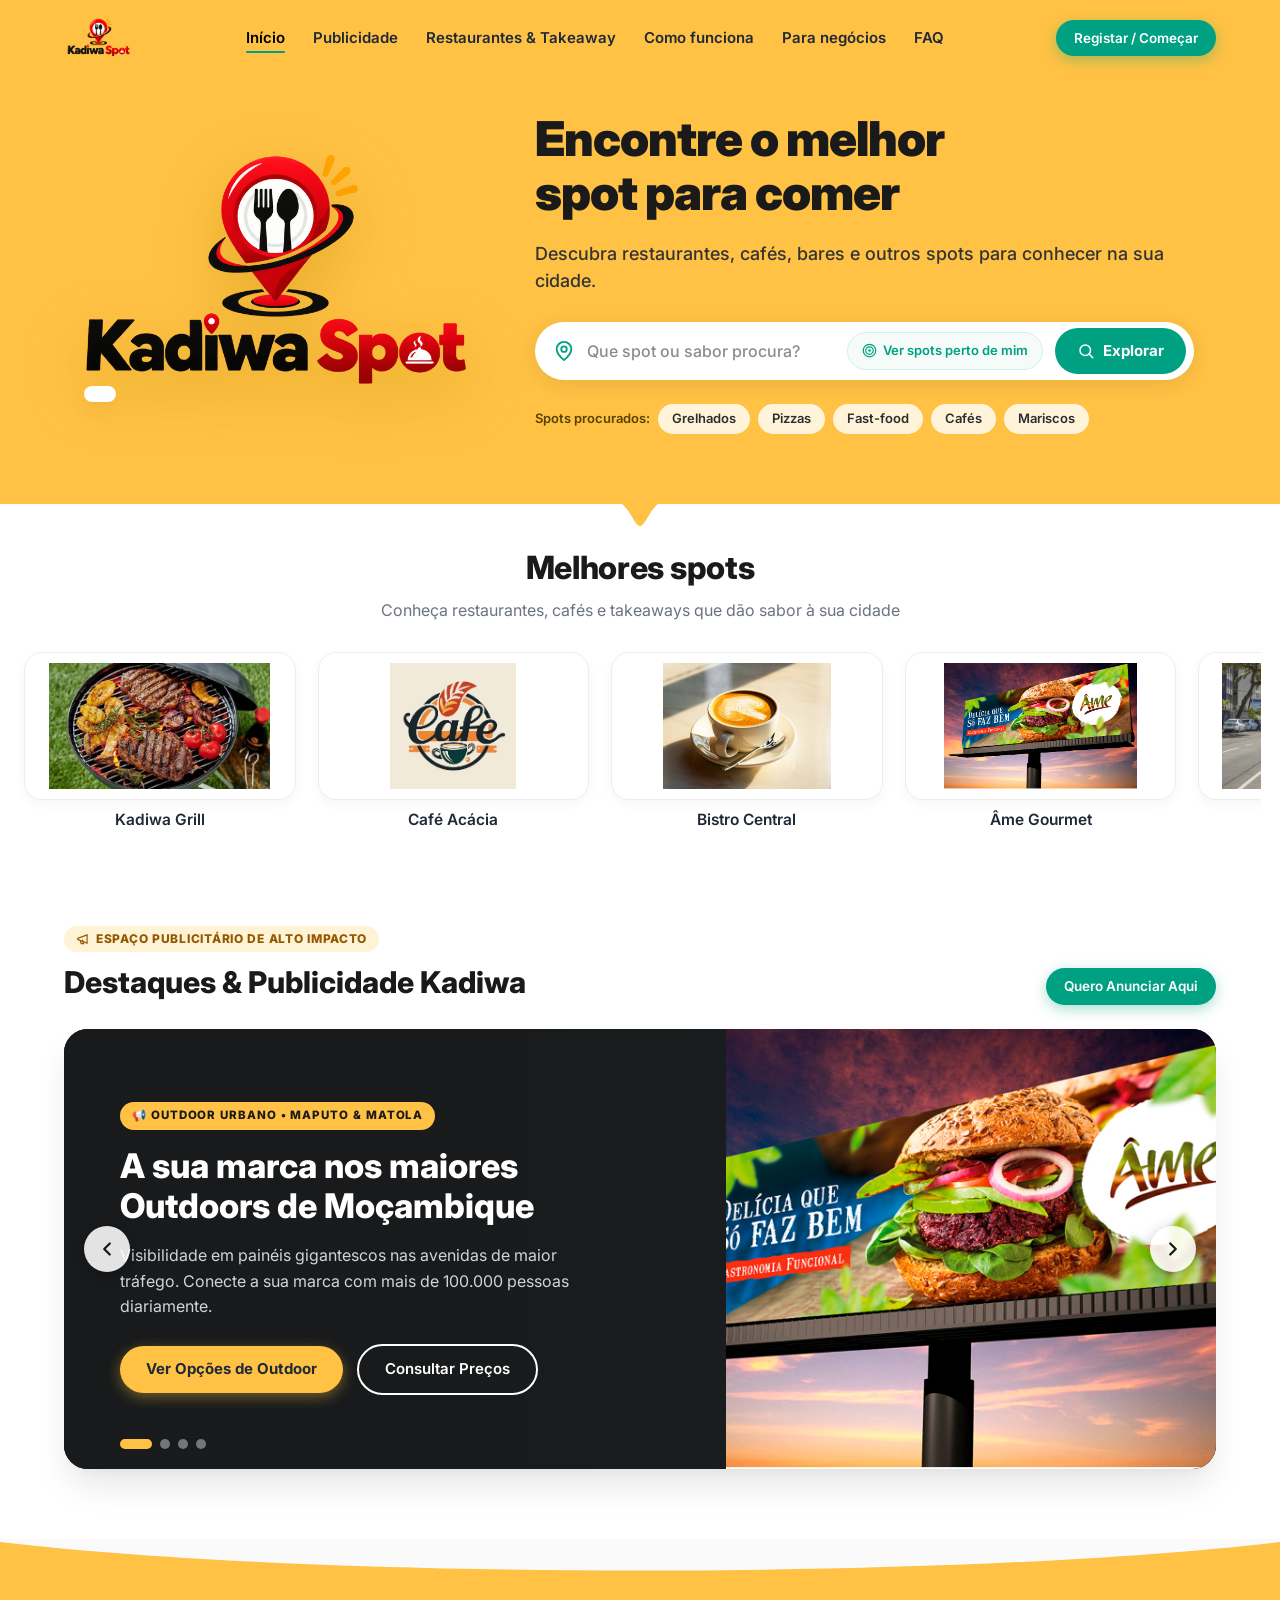
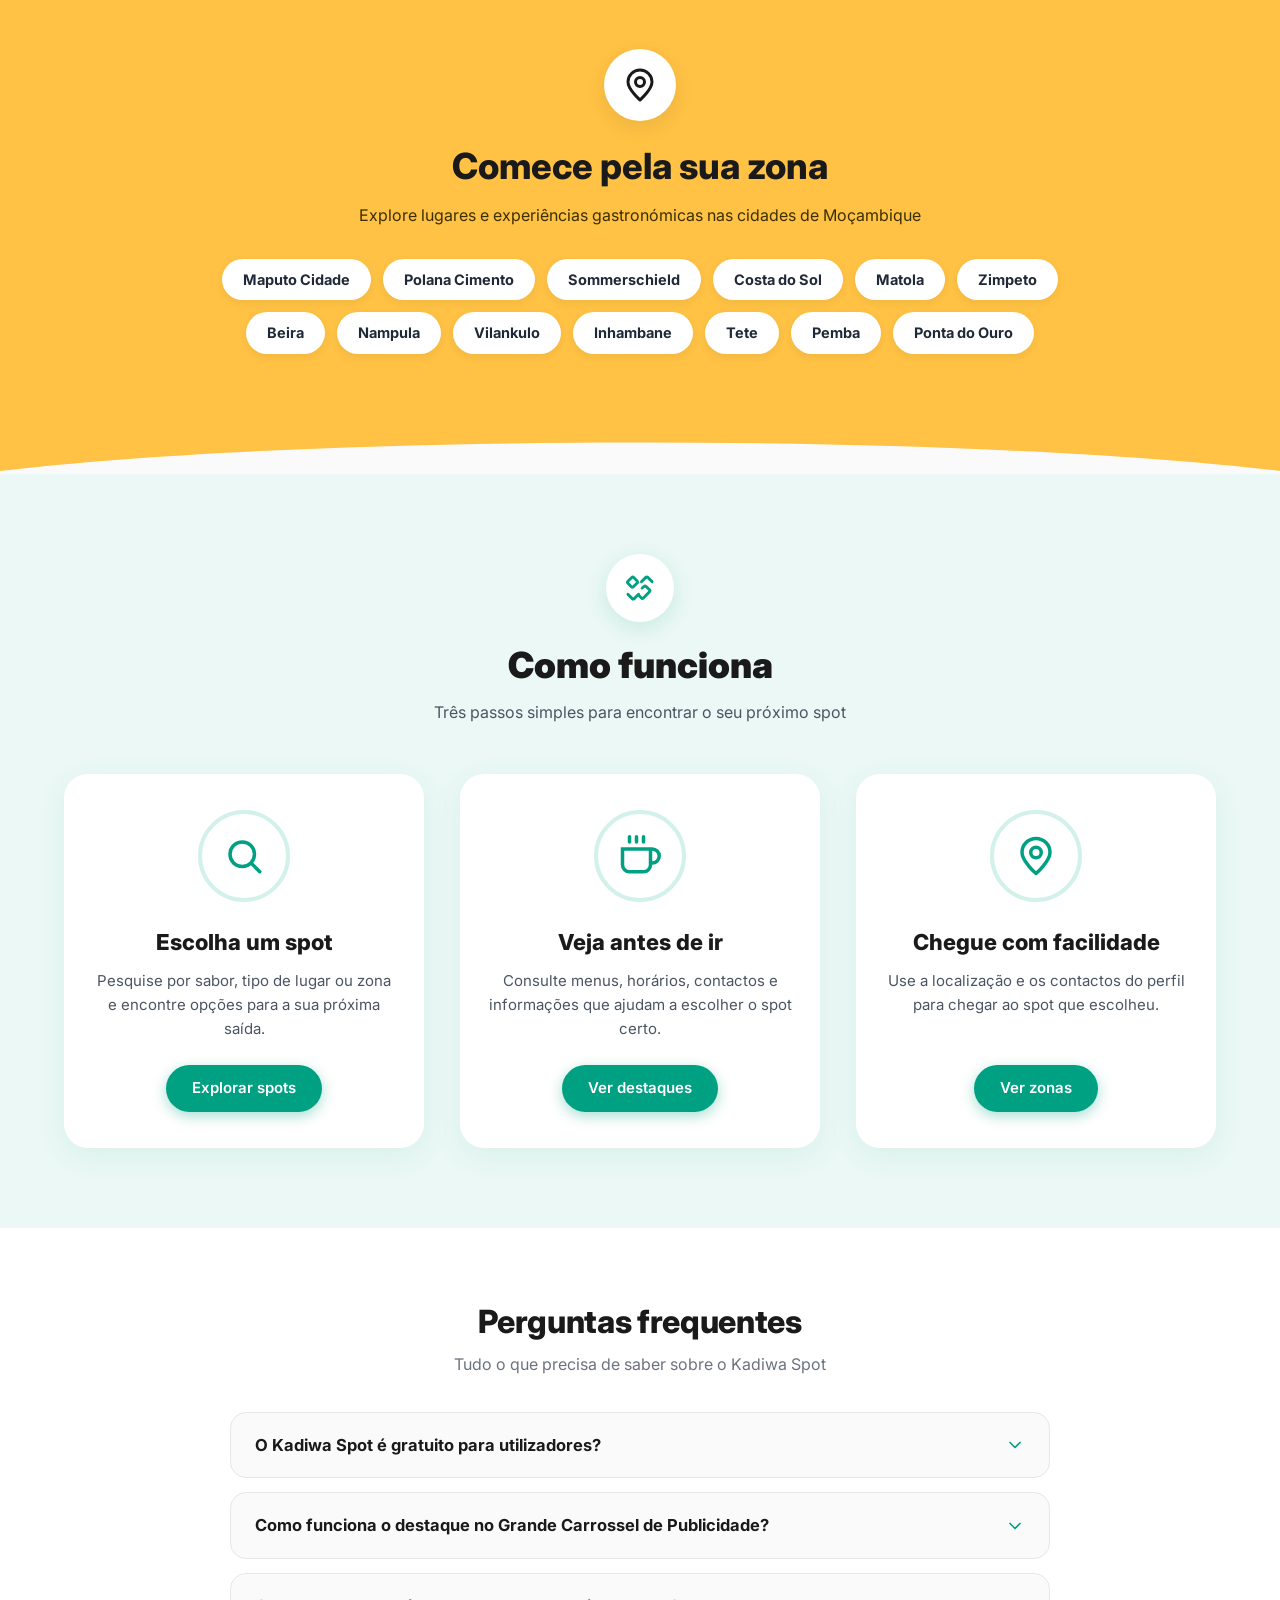
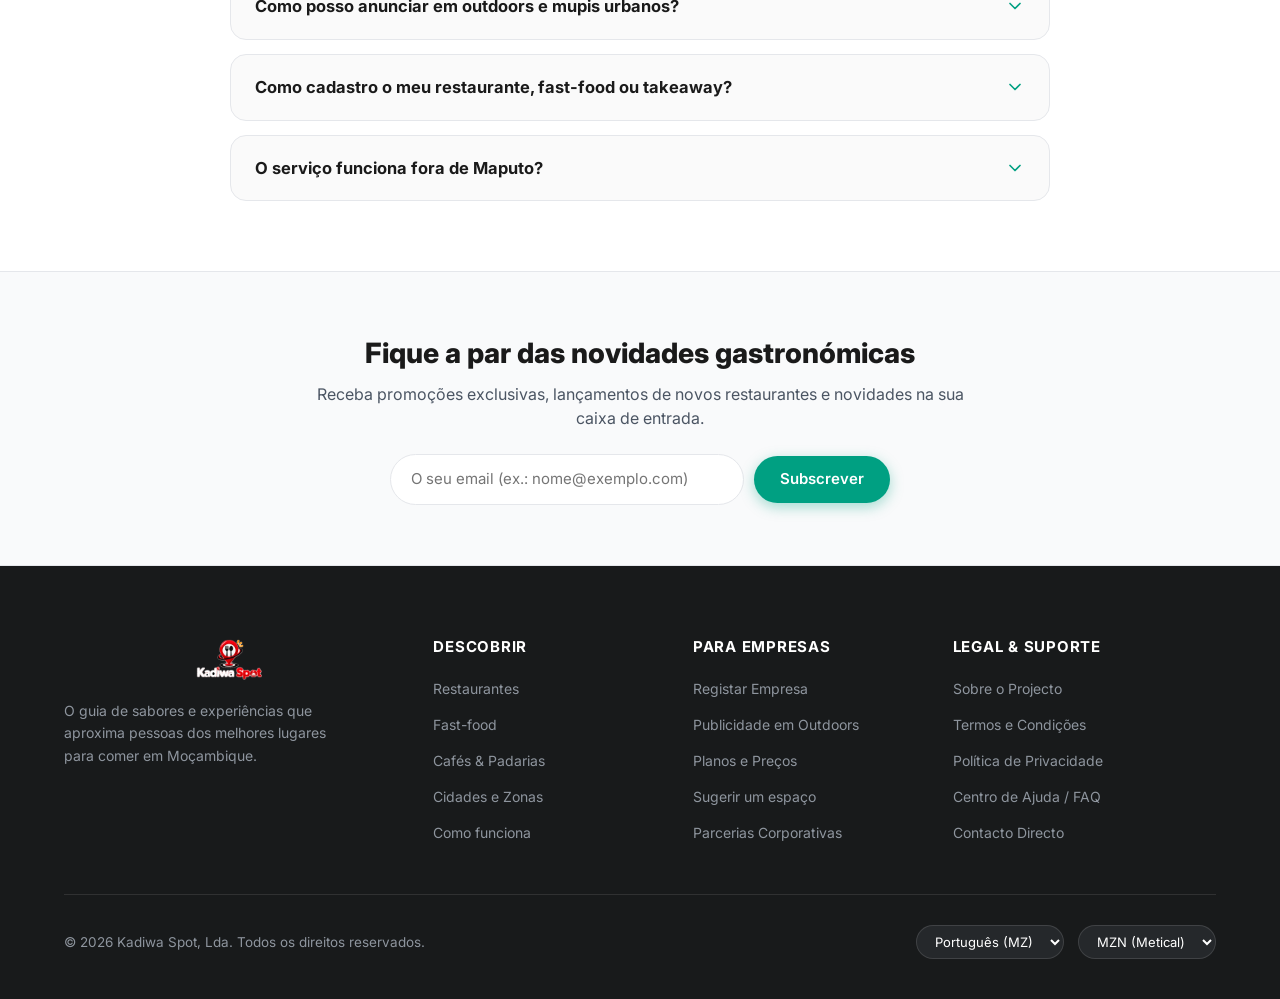
==== commit 6a271a61: "explorer" ====
--- a/index.html
+++ b/index.html
@@ -418,9 +418,10 @@
                 <div class="partners-cards-grid">
                     <!-- Card 1: Explorar -->
                     <article class="partner-card-item">
-                        <div class="partner-circle-photo">
-                            <img src="media/imagens/GRILL.jpeg"
-                                alt="Grelhados servidos num spot local">
+                        <div class="partner-step-icon" aria-hidden="true">
+                            <svg>
+                                <use href="#icon-search"></use>
+                            </svg>
                         </div>
                         <h3>Escolha um spot</h3>
                         <p>Pesquise por sabor, tipo de lugar ou zona e encontre opções para a sua próxima saída.</p>
@@ -429,9 +430,10 @@
 
                     <!-- Card 2: Consultar -->
                     <article class="partner-card-item">
-                        <div class="partner-circle-photo">
-                            <img src="media/imagens/chef.jpg"
-                                alt="Chef de cozinha e gestor de restaurante com uniforme profissional">
+                        <div class="partner-step-icon" aria-hidden="true">
+                            <svg>
+                                <use href="#icon-restaurant"></use>
+                            </svg>
                         </div>
                         <h3>Veja antes de ir</h3>
                         <p>Consulte menus, horários, contactos e informações que ajudam a escolher o spot certo.</p>
@@ -440,9 +442,10 @@
 
                     <!-- Card 3: Chegar -->
                     <article class="partner-card-item">
-                        <div class="partner-circle-photo">
-                            <img src="media/imagens/pub.jpeg"
-                                alt="Ambiente acolhedor de um takeaway local">
+                        <div class="partner-step-icon" aria-hidden="true">
+                            <svg>
+                                <use href="#icon-pin"></use>
+                            </svg>
                         </div>
                         <h3>Chegue com facilidade</h3>
                         <p>Use a localização e os contactos do perfil para chegar ao spot que escolheu.</p>
--- a/css/estilos.css
+++ b/css/estilos.css
@@ -1265,26 +1265,23 @@
     box-shadow: 0 16px 40px rgba(0, 160, 130, 0.16);
 }
 
-.partner-circle-photo {
-    width: 170px;
-    height: 170px;
+.partner-step-icon {
+    width: 92px;
+    height: 92px;
     border-radius: 50%;
-    overflow: hidden;
     margin-bottom: 24px;
-    border: 5px solid var(--color-teal-subtle);
-    box-shadow: 0 8px 24px rgba(0, 0, 0, 0.1);
+    background: #FFFFFF;
+    border: 4px solid var(--color-teal-subtle);
+    color: var(--color-teal);
+    display: inline-flex;
+    align-items: center;
+    justify-content: center;
     flex-shrink: 0;
 }
 
-.partner-circle-photo img {
-    width: 100%;
-    height: 100%;
-    object-fit: cover;
-    transition: transform 0.5s ease;
-}
-
-.partner-card-item:hover .partner-circle-photo img {
-    transform: scale(1.08);
+.partner-step-icon svg {
+    width: 42px;
+    height: 42px;
 }
 
 .partner-card-item h3 {
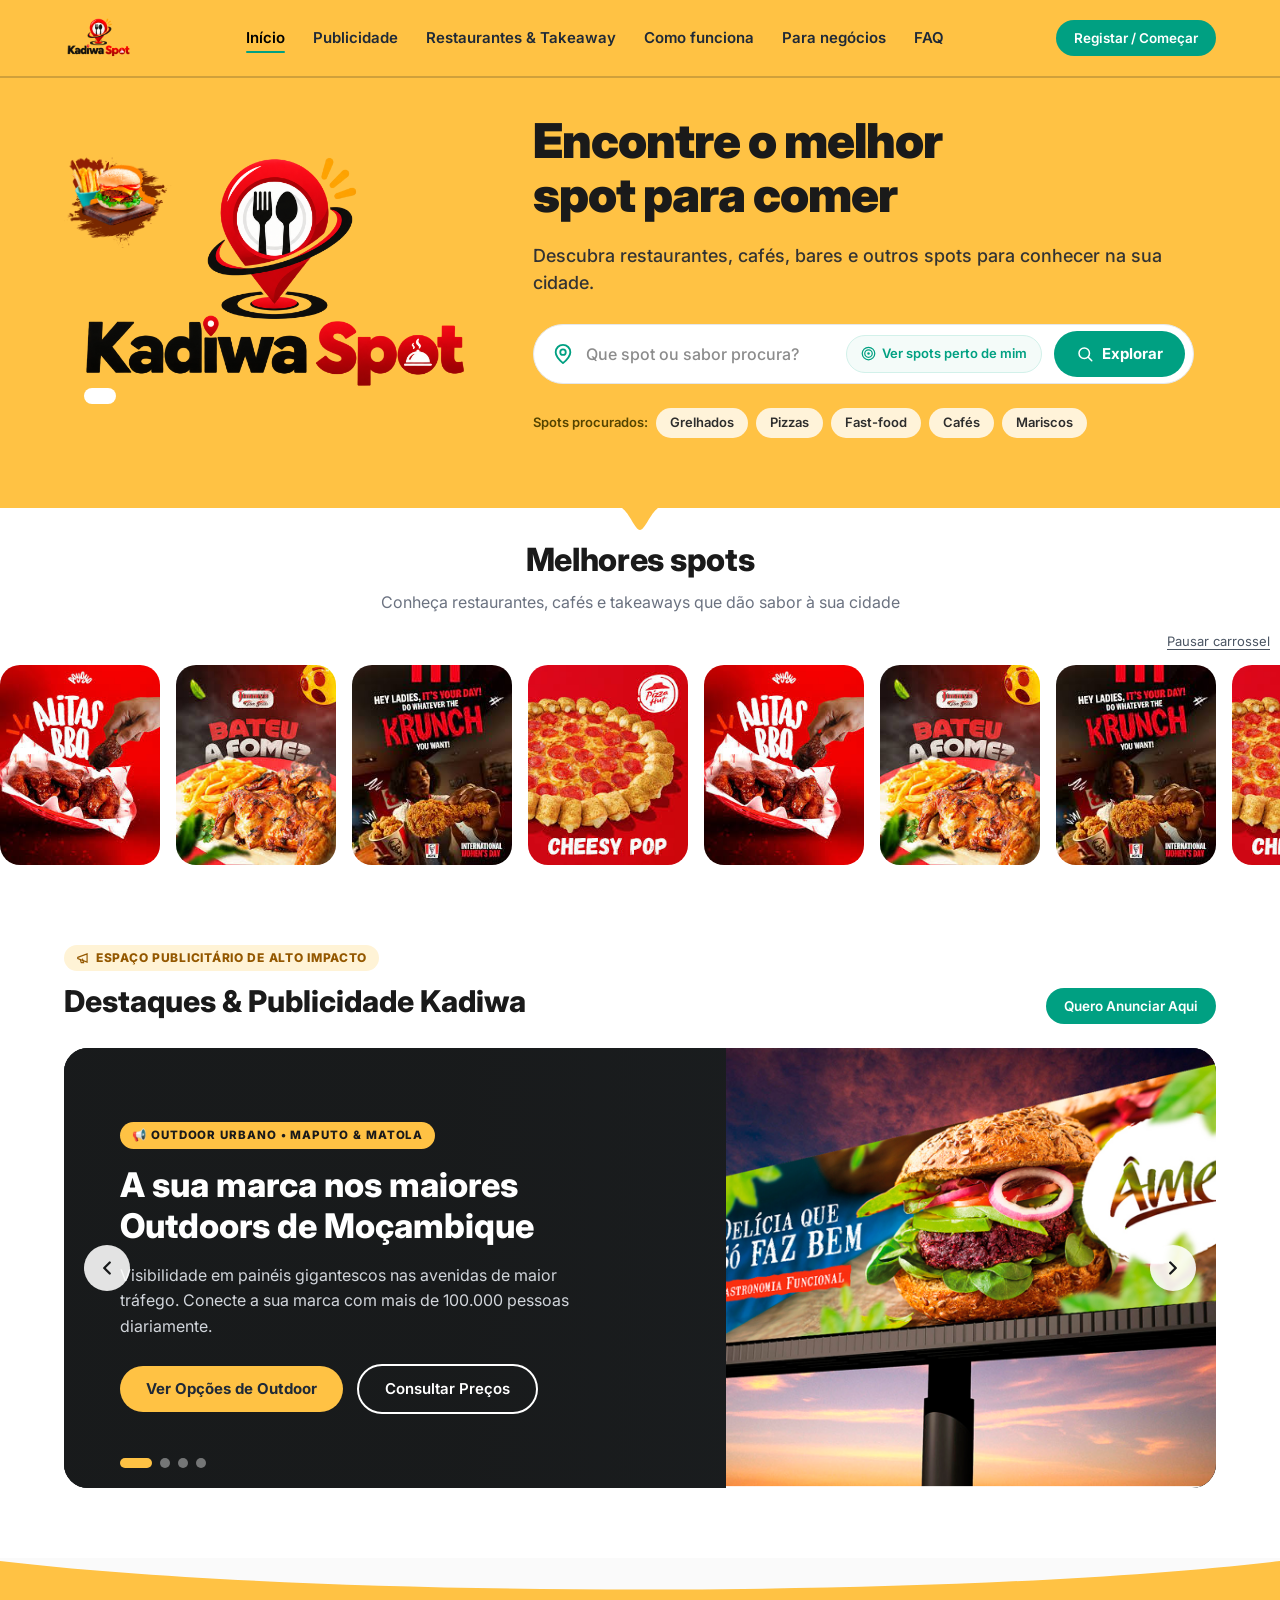
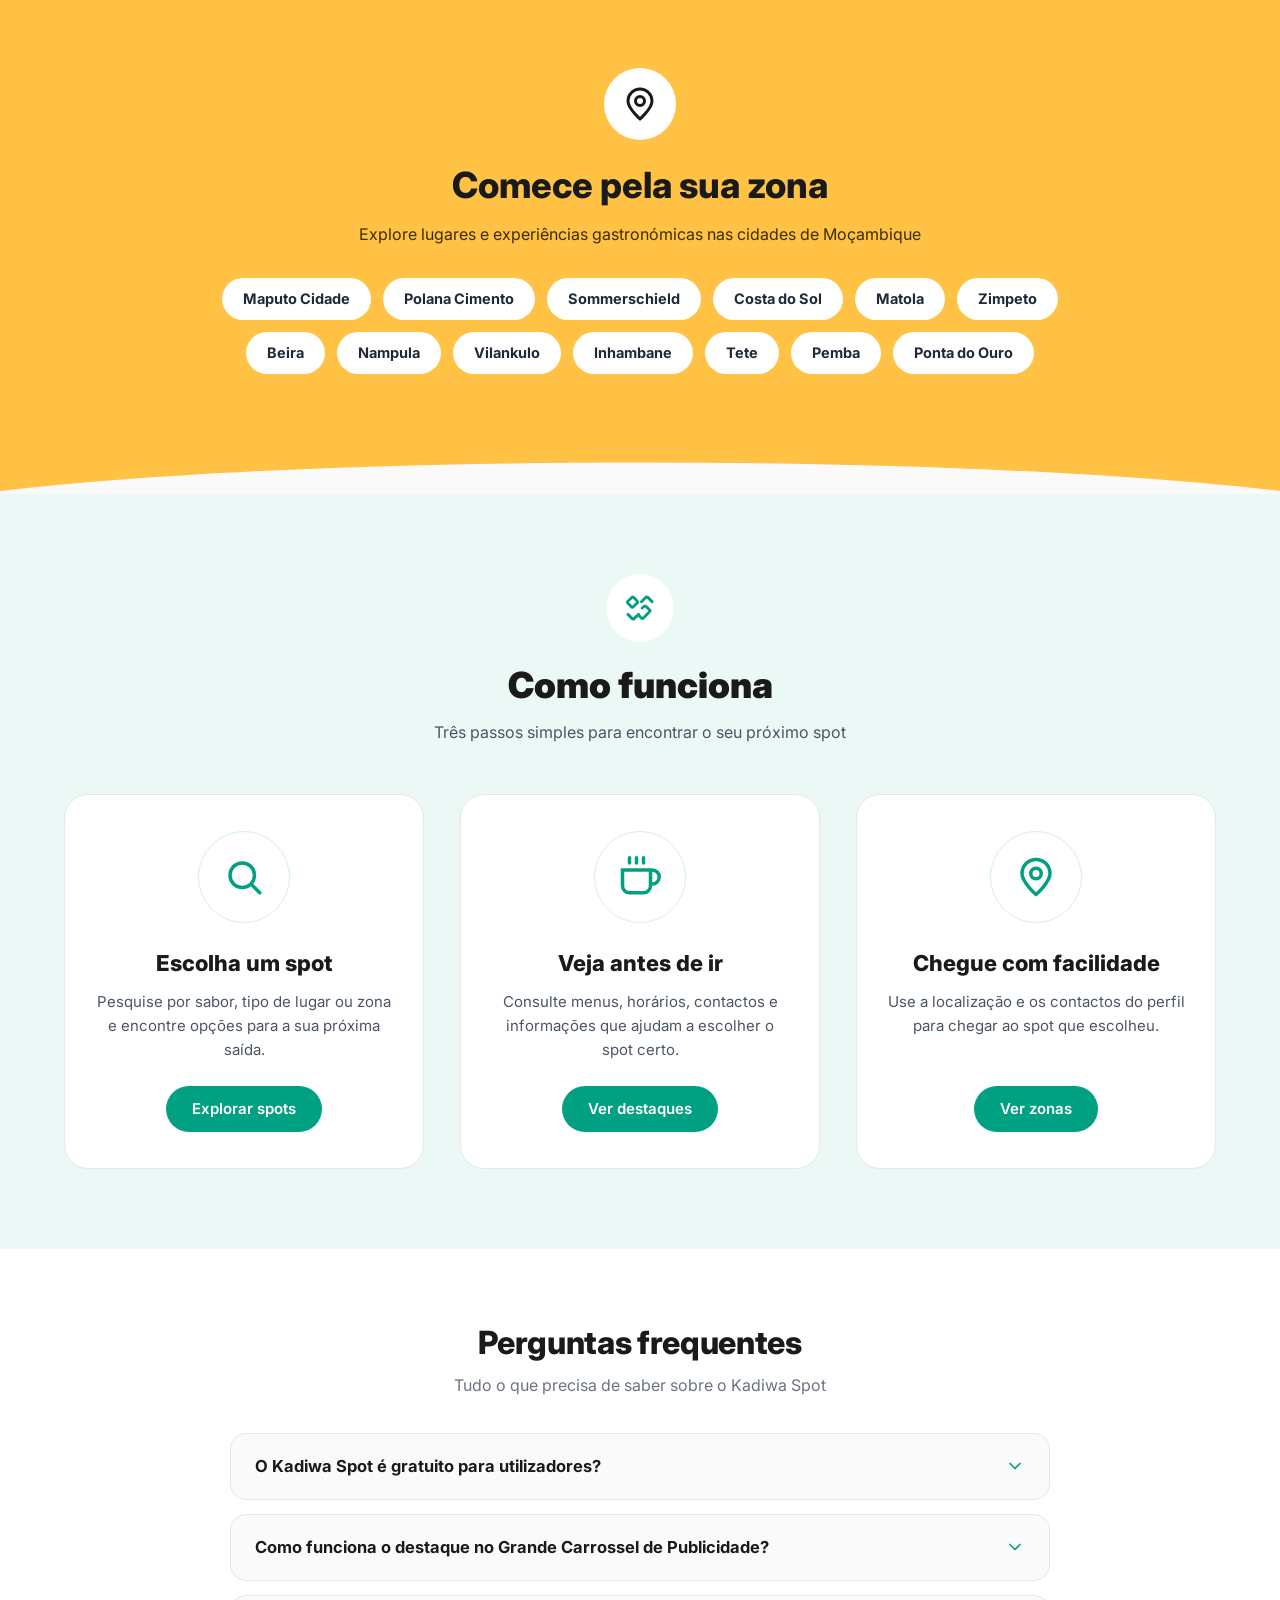
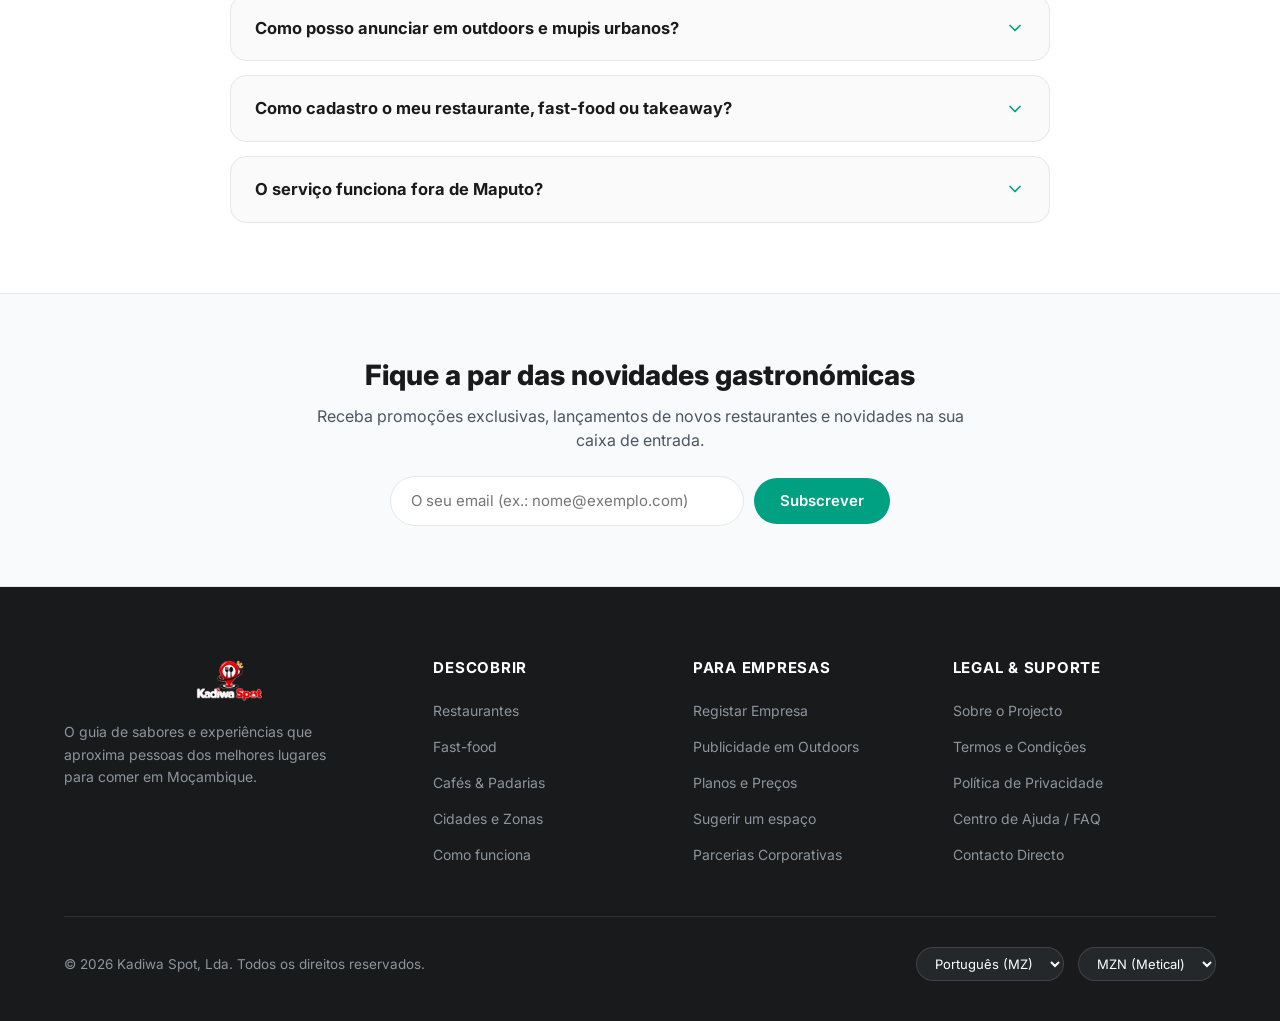
==== commit 7618e7bb: "carrosel" ====
--- a/index.html
+++ b/index.html
@@ -130,6 +130,8 @@
                     <div class="hero-bag-wrapper">
                         <img class="hero-bag-img" src="media/imagens/logo-light.png"
                             alt="Logótipo Kadiwa Spot">
+                        <img class="hero-about-img" src="fastFood-master/public/sobre.png"
+                            alt="Hambúrguer com queijo e batatas fritas" width="956" height="837">
                         <div class="hero-bag-badge">
                        
                      
@@ -193,52 +195,54 @@
                     <p>Conheça restaurantes, cafés e takeaways que dão sabor à sua cidade</p>
                 </div>
 
-                <div class="spots-carousel" aria-label="Carrossel dos melhores spots">
-                    <div class="spots-carousel-track">
-                        <div class="spots-carousel-set">
-                            <a href="pages/explorar.html?q=Kadiwa+Grill" class="brand-card-item">
-                                <div class="brand-logo-box"><img src="media/imagens/GRILL.jpeg" alt="Kadiwa Grill"></div>
-                                <span class="brand-card-name">Kadiwa Grill</span>
-                            </a>
-                            <a href="pages/explorar.html?q=Café+Acácia" class="brand-card-item">
-                                <div class="brand-logo-box"><img src="media/imagens/cafe.jpeg" alt="Café Acácia"></div>
-                                <span class="brand-card-name">Café Acácia</span>
-                            </a>
-                            <a href="pages/explorar.html?q=Bistro+Central" class="brand-card-item">
-                                <div class="brand-logo-box"><img src="media/imagens/cafe2.jpeg" alt="Bistro Central"></div>
-                                <span class="brand-card-name">Bistro Central</span>
-                            </a>
-                            <a href="pages/explorar.html?q=Âme+Gourmet" class="brand-card-item">
-                                <div class="brand-logo-box"><img src="media/imagens/outoddor.png" alt="Âme Burger & Grill"></div>
-                                <span class="brand-card-name">Âme Gourmet</span>
-                            </a>
-                            <a href="pages/explorar.html?q=Camarão+do+Sol" class="brand-card-item">
-                                <div class="brand-logo-box"><img src="media/imagens/pub2.png" alt="Camarão do Sol"></div>
-                                <span class="brand-card-name">Camarão do Sol</span>
-                            </a>
-                            <a href="pages/explorar.html?q=West+Takeaway" class="brand-card-item">
-                                <div class="brand-logo-box"><img src="media/imagens/pub.jpeg" alt="West Burger & Takeaway"></div>
-                                <span class="brand-card-name">West Takeaway</span>
-                            </a>
-                            <a href="pages/explorar.html?q=Sabores+da+Terra" class="brand-card-item">
-                                <div class="brand-logo-box" style="background: #FFF8E6;"><svg style="width: 38px; height: 38px; color: #EAA300;"><use href="#icon-restaurant"></use></svg></div>
-                                <span class="brand-card-name">Sabores da Terra</span>
-                            </a>
-                            <a href="pages/explorar.html?q=Padaria+Nova" class="brand-card-item">
-                                <div class="brand-logo-box" style="background: #EBF8F5;"><svg style="width: 38px; height: 38px; color: var(--color-teal);"><use href="#icon-restaurant"></use></svg></div>
-                                <span class="brand-card-name">Padaria Nova</span>
-                            </a>
-                        </div>
-
-                        <div class="spots-carousel-set" aria-hidden="true">
-                            <div class="brand-card-item"><div class="brand-logo-box"><img src="media/imagens/GRILL.jpeg" alt=""></div><span class="brand-card-name">Kadiwa Grill</span></div>
-                            <div class="brand-card-item"><div class="brand-logo-box"><img src="media/imagens/cafe.jpeg" alt=""></div><span class="brand-card-name">Café Acácia</span></div>
-                            <div class="brand-card-item"><div class="brand-logo-box"><img src="media/imagens/cafe2.jpeg" alt=""></div><span class="brand-card-name">Bistro Central</span></div>
-                            <div class="brand-card-item"><div class="brand-logo-box"><img src="media/imagens/outoddor.png" alt=""></div><span class="brand-card-name">Âme Gourmet</span></div>
-                            <div class="brand-card-item"><div class="brand-logo-box"><img src="media/imagens/pub2.png" alt=""></div><span class="brand-card-name">Camarão do Sol</span></div>
-                            <div class="brand-card-item"><div class="brand-logo-box"><img src="media/imagens/pub.jpeg" alt=""></div><span class="brand-card-name">West Takeaway</span></div>
-                            <div class="brand-card-item"><div class="brand-logo-box" style="background: #FFF8E6;"><svg style="width: 38px; height: 38px; color: #EAA300;"><use href="#icon-restaurant"></use></svg></div><span class="brand-card-name">Sabores da Terra</span></div>
-                            <div class="brand-card-item"><div class="brand-logo-box" style="background: #EBF8F5;"><svg style="width: 38px; height: 38px; color: var(--color-teal);"><use href="#icon-restaurant"></use></svg></div><span class="brand-card-name">Padaria Nova</span></div>
+                <div class="food-carousel-controls">
+                    <button type="button" class="food-carousel-toggle" id="food-carousel-toggle"
+                        aria-controls="food-carousel" aria-pressed="false">Pausar carrossel</button>
+                </div>
+                <div class="food-carousel" id="food-carousel" role="region" tabindex="0"
+                    aria-label="Carrossel dos melhores spots">
+                    <div class="food-carousel-track">
+                        <div class="food-carousel-set">
+                            <a href="pages/explorar.html?q=Alitas" class="food-banner-item">
+                                <img src="fastFood-master/public/barnerAlitas.jpeg" alt="Cartaz de Alitas" width="201" height="251" loading="lazy" decoding="async">
+                            </a>
+                            <a href="pages/explorar.html?q=Jimmys" class="food-banner-item">
+                                <img src="fastFood-master/public/barnerJimmys.jpeg" alt="Cartaz de Jimmys" width="201" height="251" loading="lazy" decoding="async">
+                            </a>
+                            <a href="pages/explorar.html?q=KFC" class="food-banner-item">
+                                <img src="fastFood-master/public/barnerKFC.jpeg" alt="Cartaz de KFC" width="201" height="251" loading="lazy" decoding="async">
+                            </a>
+                            <a href="pages/explorar.html?q=Pizza+Hut" class="food-banner-item">
+                                <img src="fastFood-master/public/barnerPizzaHut.jpeg" alt="Cartaz de Pizza Hut" width="201" height="251" loading="lazy" decoding="async">
+                            </a>
+                        </div>
+                        <div class="food-carousel-set" aria-hidden="true">
+                            <a href="pages/explorar.html?q=Alitas" class="food-banner-item" tabindex="-1">
+                                <img src="fastFood-master/public/barnerAlitas.jpeg" alt="" width="201" height="251" loading="lazy" decoding="async">
+                            </a>
+                            <a href="pages/explorar.html?q=Jimmys" class="food-banner-item" tabindex="-1">
+                                <img src="fastFood-master/public/barnerJimmys.jpeg" alt="" width="201" height="251" loading="lazy" decoding="async">
+                            </a>
+                            <a href="pages/explorar.html?q=KFC" class="food-banner-item" tabindex="-1">
+                                <img src="fastFood-master/public/barnerKFC.jpeg" alt="" width="201" height="251" loading="lazy" decoding="async">
+                            </a>
+                            <a href="pages/explorar.html?q=Pizza+Hut" class="food-banner-item" tabindex="-1">
+                                <img src="fastFood-master/public/barnerPizzaHut.jpeg" alt="" width="201" height="251" loading="lazy" decoding="async">
+                            </a>
+                        </div>
+                        <div class="food-carousel-set" aria-hidden="true">
+                            <a href="pages/explorar.html?q=Alitas" class="food-banner-item" tabindex="-1">
+                                <img src="fastFood-master/public/barnerAlitas.jpeg" alt="" width="201" height="251" loading="lazy" decoding="async">
+                            </a>
+                            <a href="pages/explorar.html?q=Jimmys" class="food-banner-item" tabindex="-1">
+                                <img src="fastFood-master/public/barnerJimmys.jpeg" alt="" width="201" height="251" loading="lazy" decoding="async">
+                            </a>
+                            <a href="pages/explorar.html?q=KFC" class="food-banner-item" tabindex="-1">
+                                <img src="fastFood-master/public/barnerKFC.jpeg" alt="" width="201" height="251" loading="lazy" decoding="async">
+                            </a>
+                            <a href="pages/explorar.html?q=Pizza+Hut" class="food-banner-item" tabindex="-1">
+                                <img src="fastFood-master/public/barnerPizzaHut.jpeg" alt="" width="201" height="251" loading="lazy" decoding="async">
+                            </a>
                         </div>
                     </div>
                 </div>
--- a/css/estilos.css
+++ b/css/estilos.css
@@ -35,12 +35,6 @@
     --color-accent-red: #E11D48;
     --color-accent-purple: #7C3AED;
 
-    /* Shadows */
-    --shadow-sm: 0 1px 2px 0 rgba(0, 0, 0, 0.05);
-    --shadow-md: 0 4px 6px -1px rgba(0, 0, 0, 0.08), 0 2px 4px -2px rgba(0, 0, 0, 0.05);
-    --shadow-lg: 0 10px 25px -3px rgba(0, 0, 0, 0.08), 0 4px 6px -4px rgba(0, 0, 0, 0.04);
-    --shadow-xl: 0 20px 35px -5px rgba(0, 0, 0, 0.1), 0 8px 10px -6px rgba(0, 0, 0, 0.04);
-    --shadow-pill: 0 4px 20px rgba(0, 0, 0, 0.09);
 
     /* Radii */
     --radius-pill: 9999px;
@@ -156,13 +150,11 @@
 .btn-teal {
     background-color: var(--color-teal);
     color: #FFFFFF;
-    box-shadow: 0 4px 14px rgba(0, 160, 130, 0.35);
 }
 
 .btn-teal:hover {
     background-color: var(--color-teal-hover);
     transform: translateY(-2px);
-    box-shadow: 0 6px 20px rgba(0, 160, 130, 0.45);
     color: #FFFFFF;
 }
 
@@ -174,7 +166,6 @@
     background-color: var(--color-primary-yellow);
     color: var(--color-text-main);
     font-weight: 700;
-    box-shadow: 0 4px 14px rgba(255, 194, 68, 0.4);
 }
 
 .btn-yellow:hover {
@@ -184,14 +175,13 @@
 
 .btn-white {
     background-color: #FFFFFF;
+    border: 1px solid var(--color-border);
     color: var(--color-text-main);
-    box-shadow: var(--shadow-md);
 }
 
 .btn-white:hover {
     background-color: #F9FAFB;
     transform: translateY(-2px);
-    box-shadow: var(--shadow-lg);
 }
 
 .btn-outline-white {
@@ -223,13 +213,12 @@
     position: sticky;
     top: 0;
     z-index: 100;
-    transition: background-color 0.3s ease, box-shadow 0.3s ease;
+    transition: background-color 0.3s ease;
 }
 
 .glovo-header.scrolled {
     background-color: rgba(255, 194, 68, 0.98);
     backdrop-filter: blur(10px);
-    box-shadow: 0 4px 20px rgba(0, 0, 0, 0.08);
 }
 
 .nav-wrap {
@@ -318,6 +307,7 @@
    ========================================================================== */
 .hero-glovo {
     background-color: var(--color-primary-yellow);
+    border-top: 2px solid rgba(24, 26, 27, 0.2);
     position: relative;
     padding-top: 36px;
     padding-bottom: 70px;
@@ -352,7 +342,6 @@
     height: auto;
     max-height: 420px;
     object-fit: contain;
-    filter: drop-shadow(0 20px 30px rgba(184, 131, 0, 0.35));
     animation: floatSmooth 6s ease-in-out infinite alternate;
 }
 
@@ -373,7 +362,6 @@
     background: #FFFFFF;
     padding: 8px 16px;
     border-radius: var(--radius-pill);
-    box-shadow: var(--shadow-lg);
     display: flex;
     align-items: center;
     gap: 8px;
@@ -419,18 +407,19 @@
 /* Glovo-Style Capsule Search Bar */
 .glovo-search-capsule {
     background: #FFFFFF;
+    border: 1px solid var(--color-border);
     border-radius: var(--radius-pill);
     padding: 6px 8px 6px 18px;
-    box-shadow: var(--shadow-pill);
     display: flex;
     align-items: center;
     gap: 12px;
     margin-top: 8px;
-    transition: box-shadow 0.2s ease, transform 0.2s ease;
+    transition: transform 0.2s ease;
 }
 
 .glovo-search-capsule:focus-within {
-    box-shadow: 0 8px 30px rgba(0, 0, 0, 0.16);
+    outline: 2px solid var(--color-teal-hover);
+    outline-offset: 2px;
     transform: translateY(-1px);
 }
 
@@ -528,7 +517,6 @@
 .quick-pill-item:hover {
     background: #FFFFFF;
     transform: translateY(-2px);
-    box-shadow: 0 4px 10px rgba(0, 0, 0, 0.08);
 }
 
 /* Glovo Bottom Speech Bubble Cutout Tail */
@@ -559,7 +547,7 @@
 
 .section-brands .container {
     max-width: none;
-    padding-inline: clamp(10px, 1.5vw, 22px);
+    padding-inline: 0;
 }
 
 .section-brands .section-title-wrap {
@@ -667,13 +655,11 @@
     align-items: center;
     justify-content: center;
     padding: 10px;
-    box-shadow: 0 4px 12px rgba(0, 0, 0, 0.04);
     transition: var(--transition);
     overflow: hidden;
 }
 
 .brand-card-item:hover .brand-logo-box {
-    box-shadow: 0 8px 20px rgba(0, 0, 0, 0.1);
     border-color: var(--color-teal-subtle);
 }
 
@@ -753,7 +739,6 @@
     width: 100%;
     border-radius: var(--radius-xl);
     overflow: hidden;
-    box-shadow: var(--shadow-xl);
     background: #181A1B;
 }
 
@@ -867,7 +852,6 @@
     display: flex;
     align-items: center;
     justify-content: center;
-    box-shadow: 0 4px 16px rgba(0, 0, 0, 0.25);
     z-index: 10;
     transition: var(--transition);
 }
@@ -950,13 +934,11 @@
     justify-content: center;
     margin-bottom: 24px;
     position: relative;
-    box-shadow: 0 8px 24px rgba(255, 194, 68, 0.2);
     transition: var(--transition);
 }
 
 .feature-col-item:hover .feature-illustration-circle {
     transform: translateY(-6px) scale(1.03);
-    box-shadow: 0 14px 30px rgba(255, 194, 68, 0.35);
 }
 
 .feature-icon-svg {
@@ -1030,7 +1012,6 @@
     display: inline-flex;
     align-items: center;
     justify-content: center;
-    box-shadow: 0 6px 20px rgba(0, 0, 0, 0.08);
     margin-bottom: 18px;
 }
 
@@ -1067,7 +1048,6 @@
     font-weight: 700;
     padding: 9px 20px;
     border-radius: var(--radius-pill);
-    box-shadow: 0 3px 10px rgba(0, 0, 0, 0.06);
     transition: var(--transition);
     cursor: pointer;
     border: 1px solid transparent;
@@ -1075,7 +1055,6 @@
 
 .zone-pill:hover {
     transform: translateY(-3px) scale(1.02);
-    box-shadow: 0 6px 18px rgba(0, 0, 0, 0.12);
     color: var(--color-teal);
 }
 
@@ -1150,7 +1129,6 @@
 
 .store-badge-btn:hover {
     transform: translateY(-2px);
-    box-shadow: 0 6px 18px rgba(0, 0, 0, 0.2);
 }
 
 .store-badge-btn svg {
@@ -1189,13 +1167,11 @@
     width: 100%;
     max-width: 540px;
     border-radius: var(--radius-xl);
-    box-shadow: 0 24px 50px -10px rgba(0, 0, 0, 0.15);
     transition: var(--transition);
 }
 
 .app-mockup-img:hover {
     transform: translateY(-6px);
-    box-shadow: 0 30px 60px -10px rgba(0, 0, 0, 0.22);
 }
 
 /* ==========================================================================
@@ -1220,7 +1196,6 @@
     display: inline-flex;
     align-items: center;
     justify-content: center;
-    box-shadow: 0 6px 20px rgba(0, 160, 130, 0.15);
     margin-bottom: 16px;
 }
 
@@ -1250,19 +1225,18 @@
 
 .partner-card-item {
     background: #FFFFFF;
+    border: 1px solid var(--color-border);
     border-radius: var(--radius-xl);
     padding: 36px 28px;
     display: flex;
     flex-direction: column;
     align-items: center;
     text-align: center;
-    box-shadow: 0 8px 30px rgba(0, 160, 130, 0.08);
     transition: var(--transition);
 }
 
 .partner-card-item:hover {
     transform: translateY(-8px);
-    box-shadow: 0 16px 40px rgba(0, 160, 130, 0.16);
 }
 
 .partner-step-icon {
@@ -1271,7 +1245,7 @@
     border-radius: 50%;
     margin-bottom: 24px;
     background: #FFFFFF;
-    border: 4px solid var(--color-teal-subtle);
+    border: 1px solid var(--color-teal-subtle);
     color: var(--color-teal);
     display: inline-flex;
     align-items: center;
@@ -1327,7 +1301,6 @@
 .faq-item.open {
     background: #FFFFFF;
     border-color: var(--color-teal);
-    box-shadow: 0 6px 20px rgba(0, 160, 130, 0.08);
 }
 
 .faq-question-btn {
@@ -1417,7 +1390,8 @@
 
 .newsletter-input:focus {
     border-color: var(--color-teal);
-    box-shadow: 0 0 0 3px rgba(0, 160, 130, 0.15);
+    outline: 2px solid var(--color-teal-hover);
+    outline-offset: 2px;
 }
 
 .newsletter-success-msg {
@@ -1563,7 +1537,6 @@
 .business-hero-visual {
     border-radius: var(--radius-xl);
     overflow: hidden;
-    box-shadow: 0 20px 40px rgba(0, 0, 0, 0.2);
 }
 
 /* Outdoor & Media Showcase on Negocios */
@@ -1579,7 +1552,6 @@
     color: #FFFFFF;
     display: grid;
     grid-template-columns: 1.1fr 0.9fr;
-    box-shadow: var(--shadow-xl);
     margin-bottom: 48px;
 }
 
@@ -1650,7 +1622,6 @@
 
 .media-feature-card:hover {
     transform: translateY(-4px);
-    box-shadow: var(--shadow-lg);
 }
 
 .media-card-img-wrap {
@@ -1714,7 +1685,6 @@
 .billing-toggle-btn.active {
     background: var(--color-teal);
     color: #FFFFFF;
-    box-shadow: 0 4px 14px rgba(0, 160, 130, 0.3);
 }
 
 .pricing-cards-grid {
@@ -1737,12 +1707,10 @@
 
 .pricing-card-item:hover {
     transform: translateY(-6px);
-    box-shadow: var(--shadow-xl);
 }
 
 .pricing-card-item.featured {
     border-color: var(--color-teal);
-    box-shadow: 0 12px 35px rgba(0, 160, 130, 0.15);
 }
 
 .pricing-popular-badge {
@@ -1929,3 +1897,159 @@
         grid-template-columns: 1fr;
     }
 }
+
+/* Hero original e carrossel compacto com toda a largura da página. */
+.hero-glovo-grid {
+    position: relative;
+}
+
+.hero-about-img {
+    position: absolute;
+    left: 0;
+    top: 16px;
+    width: 110px;
+    height: auto;
+    object-fit: contain;
+}
+
+.section-brands {
+    padding-top: 28px;
+}
+
+.section-brands .section-title-wrap {
+    margin-bottom: 12px;
+}
+
+.food-carousel {
+    width: 100%;
+    max-width: none;
+    margin: 0;
+    overflow-x: auto;
+    overflow-y: hidden;
+    padding: 8px 0;
+    scrollbar-width: none;
+}
+
+.food-carousel::-webkit-scrollbar {
+    display: none;
+}
+
+.food-carousel-track {
+    display: flex;
+    width: max-content;
+    animation: food-banner-scroll 40s linear infinite;
+}
+
+.food-carousel-set {
+    display: flex;
+    flex-shrink: 0;
+    gap: 16px;
+    padding-right: 16px;
+}
+
+.food-banner-item {
+    display: block;
+    flex: 0 0 160px;
+    width: 160px;
+    align-self: flex-start;
+    border-radius: 20px;
+    transition: transform 0.25s ease-out;
+}
+
+.food-banner-item img {
+    width: 160px;
+    height: 200px;
+    object-fit: contain;
+    border-radius: 20px;
+}
+
+.food-banner-item:hover {
+    transform: scale(1.05);
+}
+
+.food-carousel:hover .food-carousel-track,
+.food-carousel.is-paused .food-carousel-track {
+    animation-play-state: paused;
+}
+
+.food-carousel:focus-within .food-carousel-track {
+    animation: none;
+    transform: none;
+}
+
+.food-carousel-controls {
+    max-width: none;
+    margin: 0;
+    display: flex;
+    justify-content: flex-end;
+}
+
+.food-carousel-toggle {
+    padding: 6px 10px;
+    border-radius: var(--radius-sm);
+    color: var(--color-text-secondary);
+    font-size: 13px;
+    text-decoration: underline;
+    text-underline-offset: 3px;
+}
+
+.food-carousel-toggle:hover {
+    background: var(--color-primary-yellow-light);
+    color: var(--color-text-main);
+}
+
+.food-banner-item:focus-visible,
+.food-carousel:focus-visible,
+.food-carousel-toggle:focus-visible {
+    outline: 3px solid var(--color-teal-hover);
+    outline-offset: 3px;
+}
+
+@keyframes food-banner-scroll {
+    from { transform: translate3d(0, 0, 0); }
+    to { transform: translate3d(var(--food-carousel-offset, calc(-100% / 3)), 0, 0); }
+}
+
+@media (max-width: 768px) {
+    .hero-about-img {
+        width: 90px;
+    }
+
+    .food-banner-item {
+        flex-basis: 136px;
+        width: 136px;
+    }
+
+    .food-banner-item img {
+        width: 136px;
+        height: 170px;
+    }
+}
+
+@media (prefers-reduced-motion: reduce) {
+    .food-carousel {
+        scrollbar-width: thin;
+    }
+
+    .food-carousel::-webkit-scrollbar {
+        display: block;
+        height: 6px;
+    }
+
+    .food-carousel-track {
+        animation: none;
+    }
+
+    .food-carousel-set[aria-hidden="true"],
+    .food-carousel-controls {
+        display: none;
+    }
+
+    .food-banner-item {
+        transition: none;
+    }
+
+    .food-banner-item:hover {
+        transform: none;
+    }
+}
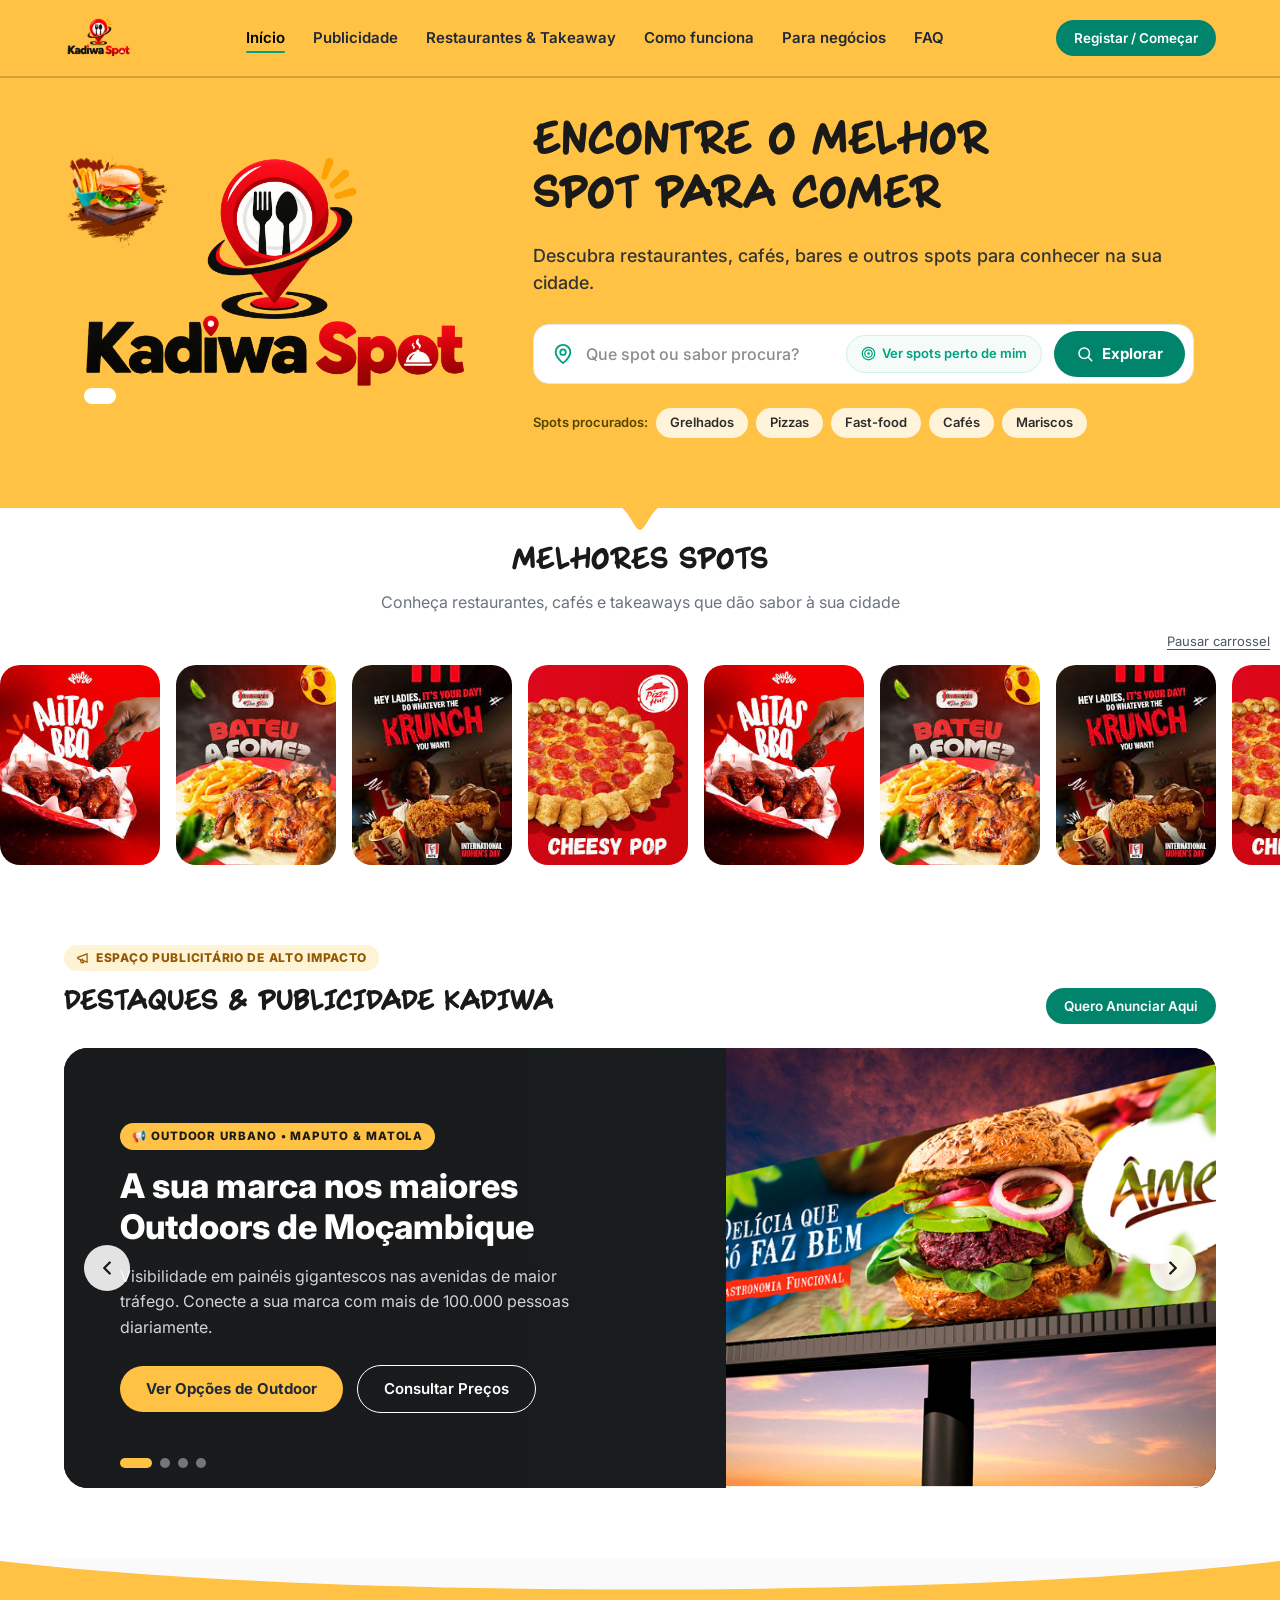
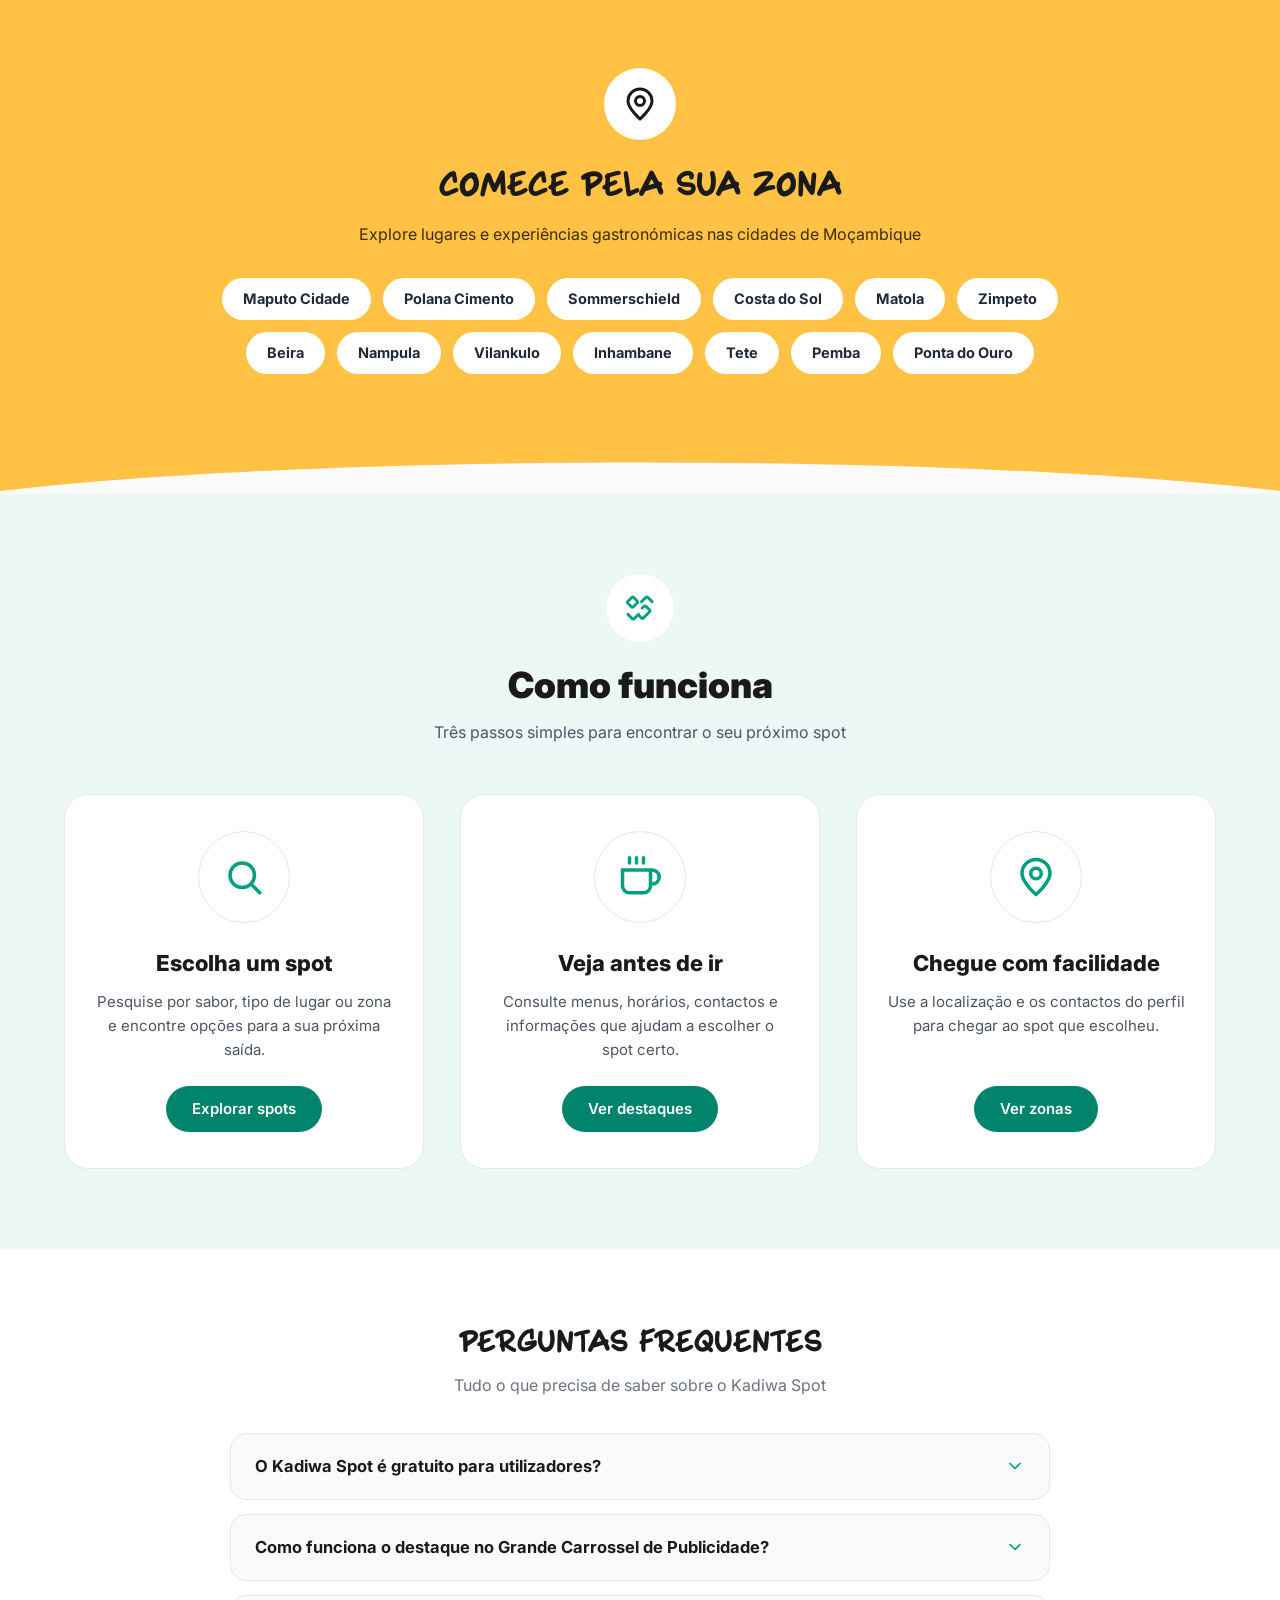
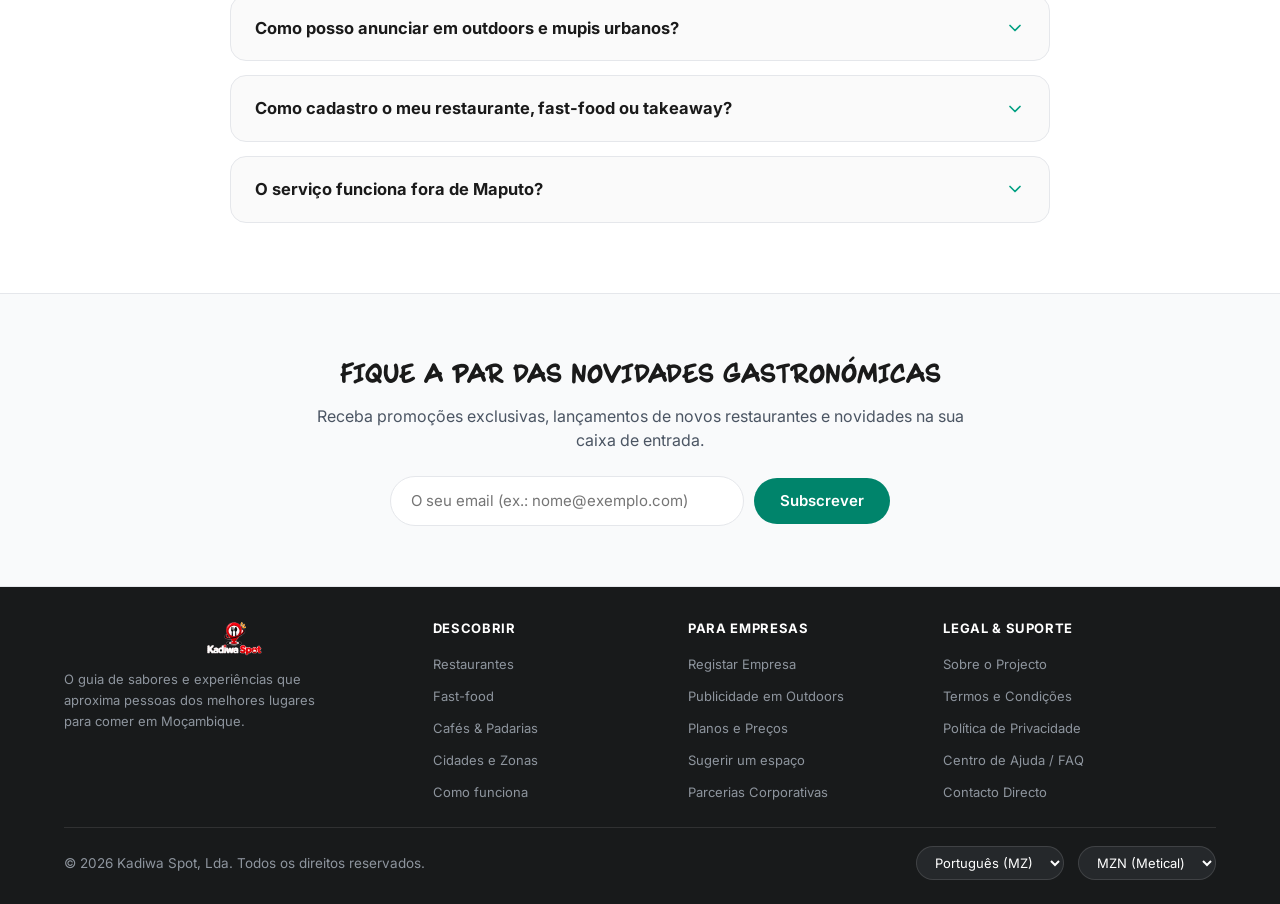
==== commit 068d2eec: "feat : exploreer" ====
--- a/index.html
+++ b/index.html
@@ -103,8 +103,8 @@
                 <img class="header-logo" src="media/imagens/logo.png" alt="Kadiwa Spot">
             </a>
 
-            <nav class="nav-links" aria-label="Menu principal">
-                <a class="active" href="index.html">Início</a>
+            <nav id="primary-navigation" class="nav-links" aria-label="Menu principal">
+                <a class="active" aria-current="page" href="index.html">Início</a>
                 <a href="#publicidade">Publicidade</a>
                 <a href="pages/explorar.html">Restaurantes & Takeaway</a>
                 <a href="#como">Como funciona</a>
@@ -114,7 +114,7 @@
 
             <div class="header-actions">
                 <a class="btn btn-teal btn-sm" href="pages/negocios.html">Registar / Começar</a>
-                <button class="mobile-nav-toggle" aria-label="Abrir menu móvel" aria-expanded="false" id="mobile-toggle">
+                <button class="mobile-nav-toggle" aria-label="Abrir menu móvel" aria-expanded="false" aria-controls="primary-navigation" id="mobile-toggle" type="button">
                     <span></span><span></span><span></span>
                 </button>
             </div>
--- a/css/estilos.css
+++ b/css/estilos.css
@@ -1,4 +1,23 @@
 @import url('https://fonts.googleapis.com/css2?family=Inter:wght@300;400;500;600;700;800;900&display=swap');
+
+/* Fonte local de destaque; os textos e controlos mantêm a tipografia de leitura. */
+@font-face {
+    font-family: 'Food Marker';
+    src: url('../fonts/food-marker/FoodMarkerDemo.otf') format('opentype');
+    font-style: normal;
+    font-weight: 400;
+    font-display: swap;
+}
+
+/* Detalhes cursivos: apenas caracteres presentes na versão local da fonte. */
+@font-face {
+    font-family: 'Royal Maison Script';
+    src: url('../fonts/royal-maison/Royal Maison Script.ttf') format('truetype');
+    font-style: normal;
+    font-weight: 400;
+    font-display: swap;
+    unicode-range: U+0020-005F, U+0061-007A;
+}
 
 /* ==========================================================================
    DESIGN TOKENS & GLOVO-INSPIRED PALETTE
@@ -45,6 +64,8 @@
 
     /* Typography & Layout */
     --font-family: 'Inter', -apple-system, BlinkMacSystemFont, 'Segoe UI', Roboto, sans-serif;
+    --font-display: 'Food Marker', 'Inter', sans-serif;
+    --font-script: 'Royal Maison Script', cursive;
     --transition: all 0.25s cubic-bezier(0.16, 1, 0.3, 1);
 }
 
@@ -391,11 +412,12 @@
 }
 
 .hero-content-col h1 {
+    font-family: var(--font-display);
     font-size: 48px;
-    font-weight: 900;
+    font-weight: 400;
     line-height: 1.12;
     color: #1A1A1A;
-    letter-spacing: -0.02em;
+    letter-spacing: 0;
 }
 
 .hero-content-col .hero-sub {
@@ -408,7 +430,7 @@
 .glovo-search-capsule {
     background: #FFFFFF;
     border: 1px solid var(--color-border);
-    border-radius: var(--radius-pill);
+    border-radius: var(--radius-lg);
     padding: 6px 8px 6px 18px;
     display: flex;
     align-items: center;
@@ -560,10 +582,11 @@
 }
 
 .section-title-wrap h2 {
+    font-family: var(--font-display);
     font-size: 32px;
-    font-weight: 800;
+    font-weight: 400;
     color: #1A1A1A;
-    letter-spacing: -0.01em;
+    letter-spacing: 0;
 }
 
 .section-title-wrap p {
@@ -729,8 +752,9 @@
 }
 
 .ad-section-header h2 {
+    font-family: var(--font-display);
     font-size: 30px;
-    font-weight: 800;
+    font-weight: 400;
     color: #1A1A1A;
 }
 
@@ -1022,8 +1046,9 @@
 }
 
 .zones-container h2 {
+    font-family: var(--font-display);
     font-size: 36px;
-    font-weight: 800;
+    font-weight: 400;
     color: #1A1A1A;
     margin-bottom: 10px;
 }
@@ -1358,8 +1383,9 @@
 }
 
 .newsletter-box h2 {
+    font-family: var(--font-display);
     font-size: 28px;
-    font-weight: 800;
+    font-weight: 400;
     color: #1A1A1A;
     margin-bottom: 8px;
 }
@@ -1380,6 +1406,7 @@
 
 .newsletter-input {
     flex: 1;
+    min-width: 0;
     padding: 13px 20px;
     border: 1px solid var(--color-border);
     border-radius: var(--radius-pill);
@@ -1410,55 +1437,55 @@
 .glovo-footer {
     background: var(--color-dark);
     color: #FFFFFF;
-    padding: 70px 0 40px 0;
+    padding: 32px 0 24px;
 }
 
 .footer-top-grid {
     display: grid;
     grid-template-columns: 1.5fr 1fr 1fr 1.2fr;
-    gap: 40px;
-    padding-bottom: 50px;
+    gap: 28px;
+    padding-bottom: 24px;
     border-bottom: 1px solid rgba(255, 255, 255, 0.1);
 }
 
 .footer-brand-col {
     display: flex;
     flex-direction: column;
-    gap: 16px;
+    gap: 10px;
 }
 
 .footer-logo-img {
-    height: 48px;
+    height: 40px;
     width: auto;
     object-fit: contain;
 }
 
 .footer-brand-col p {
     color: var(--color-dark-muted);
-    font-size: 14px;
+    font-size: 13px;
     line-height: 1.6;
     max-width: 280px;
 }
 
 .footer-links-col h4 {
-    font-size: 15px;
+    font-size: 13px;
     font-weight: 700;
     color: #FFFFFF;
     text-transform: uppercase;
     letter-spacing: 0.05em;
-    margin-bottom: 18px;
+    margin-bottom: 12px;
 }
 
 .footer-links-col ul {
     list-style: none;
     display: flex;
     flex-direction: column;
-    gap: 12px;
+    gap: 8px;
 }
 
 .footer-links-col a {
     color: var(--color-dark-muted);
-    font-size: 14px;
+    font-size: 13px;
     transition: color 0.2s ease;
 }
 
@@ -1470,9 +1497,9 @@
     display: flex;
     align-items: center;
     justify-content: space-between;
-    padding-top: 30px;
+    padding-top: 18px;
     flex-wrap: wrap;
-    gap: 16px;
+    gap: 12px;
 }
 
 .footer-copyright {
@@ -1513,8 +1540,9 @@
 }
 
 .business-hero-content h1 {
+    font-family: var(--font-display);
     font-size: 46px;
-    font-weight: 900;
+    font-weight: 400;
     color: #1A1A1A;
     line-height: 1.15;
     margin-bottom: 16px;
@@ -1715,16 +1743,17 @@
 
 .pricing-popular-badge {
     position: absolute;
-    top: -14px;
+    top: -17px;
     left: 50%;
     transform: translateX(-50%);
     background: var(--color-teal);
     color: #FFFFFF;
-    font-size: 12px;
-    font-weight: 800;
-    text-transform: uppercase;
-    letter-spacing: 0.05em;
-    padding: 4px 16px;
+    font-family: var(--font-script);
+    font-size: 26px;
+    font-weight: 400;
+    line-height: 1.2;
+    white-space: nowrap;
+    padding: 2px 16px;
     border-radius: var(--radius-pill);
 }
 
@@ -1748,6 +1777,15 @@
     font-size: 40px;
     font-weight: 900;
     color: #1A1A1A;
+}
+
+.plan-price-box .plan-amount {
+    font-family: var(--font-script);
+    color: var(--color-dark);
+    font-size: clamp(32px, 3vw, 40px);
+    font-weight: 400;
+    line-height: 1.3;
+    display: inline-block;
 }
 
 .plan-price-box span {
@@ -1854,7 +1892,7 @@
     }
 
     .hero-content-col h1 {
-        font-size: 36px;
+        font-size: clamp(28px, 8.5vw, 36px);
     }
 
     .glovo-search-capsule {
@@ -2053,3 +2091,105 @@
         transform: none;
     }
 }
+
+/* Padrões partilhados entre a inicial, a descoberta e as páginas institucionais. */
+:root {
+    --color-action: #00846B;
+    --color-action-hover: #006F5A;
+    --section-spacing: clamp(44px, 6vw, 72px);
+}
+.sr-only {
+    position: absolute;
+    width: 1px;
+    height: 1px;
+    padding: 0;
+    margin: -1px;
+    overflow: hidden;
+    clip-path: inset(50%);
+    white-space: nowrap;
+    border: 0;
+}
+:where(a, button, input, select, textarea, summary):focus-visible {
+    outline: 2px solid var(--color-action);
+    outline-offset: 3px;
+}
+.btn-teal, .btn-search-submit { background-color: var(--color-action); }
+.btn-teal:hover, .btn-search-submit:hover { background-color: var(--color-action-hover); }
+.btn-outline-white { border-width: 1px; }
+.header-logo { flex-shrink: 0; }
+.brand-link { flex-shrink: 0; }
+.nav-links a { white-space: nowrap; }
+.footer-links-col a[aria-current="page"] { color: var(--color-primary-yellow); }
+.business-hero-glovo {
+    background: var(--color-primary-yellow);
+    border-top: 2px solid rgb(24 26 27 / 20%);
+    padding-block: 56px 64px;
+}
+.page-intro { text-align: center; max-width: 820px; }
+.page-eyebrow { background: rgb(24 26 27 / 7%); color: var(--color-dark); margin-bottom: 14px; }
+.page-title { font-family: var(--font-display); font-size: clamp(30px, 4vw, 44px); font-weight: 400; line-height: 1.15; letter-spacing: 0; margin-bottom: 16px; color: var(--color-dark); }
+.page-lead { font-size: clamp(16px, 1.6vw, 18px); line-height: 1.7; color: #333; }
+.content-section { padding-block: var(--section-spacing); background: #fff; }
+.reading-container { max-width: 920px; display: flex; flex-direction: column; gap: 36px; }
+.content-title { font-family: var(--font-display); font-size: clamp(24px, 3vw, 30px); font-weight: 400; line-height: 1.25; letter-spacing: 0; color: var(--color-dark); margin-bottom: 14px; }
+.body-copy { color: var(--color-text-secondary); font-size: 16px; line-height: 1.75; }
+.values-grid { display: grid; grid-template-columns: repeat(2, minmax(0, 1fr)); gap: 24px; }
+.value-card { background: var(--color-bg-page); padding: 28px; border-radius: var(--radius-lg); border: 1px solid var(--color-border); }
+.value-card-yellow { background: var(--color-primary-yellow-light); border-color: #ead6a7; }
+.value-title { font-size: 20px; font-weight: 750; color: var(--color-action); margin-bottom: 10px; }
+.centered-actions { display: flex; align-items: center; justify-content: center; gap: 16px; flex-wrap: wrap; margin-top: 20px; }
+.contact-grid { display: grid; grid-template-columns: minmax(0, 1fr) minmax(0, 1.2fr); gap: 40px; max-width: 1040px; align-items: start; }
+.contact-information { display: flex; flex-direction: column; gap: 24px; }
+.form-stack { display: flex; flex-direction: column; gap: 16px; }
+.contact-info-card { background: var(--color-bg-page); padding: 20px; border-radius: var(--radius-lg); border: 1px solid var(--color-border); }
+.contact-info-title { display: block; font-size: 15px; color: var(--color-dark); margin-bottom: 6px; }
+.contact-info-text { color: var(--color-text-secondary); font-size: 14px; line-height: 1.7; }
+.contact-info-link { color: var(--color-action); font-size: 14px; font-weight: 600; overflow-wrap: anywhere; }
+.contact-form-card { padding: 32px; border: 1px solid var(--color-border); border-radius: var(--radius-lg); background: #fff; }
+.form-title { font-size: 22px; font-weight: 750; margin-bottom: 22px; }
+.field-label { display: block; font-size: 14px; font-weight: 600; margin-bottom: 6px; }
+.form-input { width: 100%; border-radius: var(--radius-md); min-width: 0; }
+textarea.form-input { resize: vertical; }
+.form-submit { margin-top: 8px; }
+.form-feedback { display: none; margin-top: 16px; padding: 12px; border-radius: var(--radius-md); background: var(--color-teal-light); color: var(--color-action); font-size: 14px; font-weight: 600; text-align: center; }
+.surface-white { background: #fff; }
+.card-eyebrow { margin-bottom: 8px; }
+.business-page .business-hero-content h1 { font-size: clamp(32px, 4vw, 46px); letter-spacing: 0; }
+.business-page .business-hero-actions { flex-wrap: wrap; }
+.business-page .pricing-card-item, .business-page .media-feature-card { border-radius: var(--radius-lg); }
+@media (max-width: 1100px) {
+    .nav-links { display: none; }
+    .mobile-nav-toggle { display: flex; }
+    .nav-links.is-open {
+        display: flex;
+        flex-direction: column;
+        align-items: stretch;
+        gap: 0;
+        position: absolute;
+        top: 100%;
+        left: 0;
+        right: 0;
+        padding: 12px 24px 18px;
+        background: var(--color-primary-yellow);
+        border-bottom: 1px solid rgb(24 26 27 / 20%);
+    }
+    .nav-links.is-open a { padding-block: 12px; }
+    .nav-links.is-open a::after { bottom: 5px; }
+}
+@media (max-width: 767px) {
+    .contact-grid, .values-grid { grid-template-columns: 1fr; }
+    .contact-grid { gap: 28px; }
+    .contact-form-card { padding: 24px; }
+    .value-card { padding: 24px; }
+    .business-hero-glovo { padding-block: 38px 46px; }
+    .centered-actions .btn { white-space: normal; }
+    .business-page .business-hero-actions .btn { white-space: normal; }
+    .header-actions .btn { padding-inline: 12px; font-size: 12px; }
+    .nav-wrap { gap: 12px; }
+    .footer-selectors { flex-wrap: wrap; }
+    .reading-container { gap: 28px; }
+}
+@media (prefers-reduced-motion: reduce) {
+    html { scroll-behavior: auto; }
+    *, *::before, *::after { transition-duration: .01ms !important; }
+}
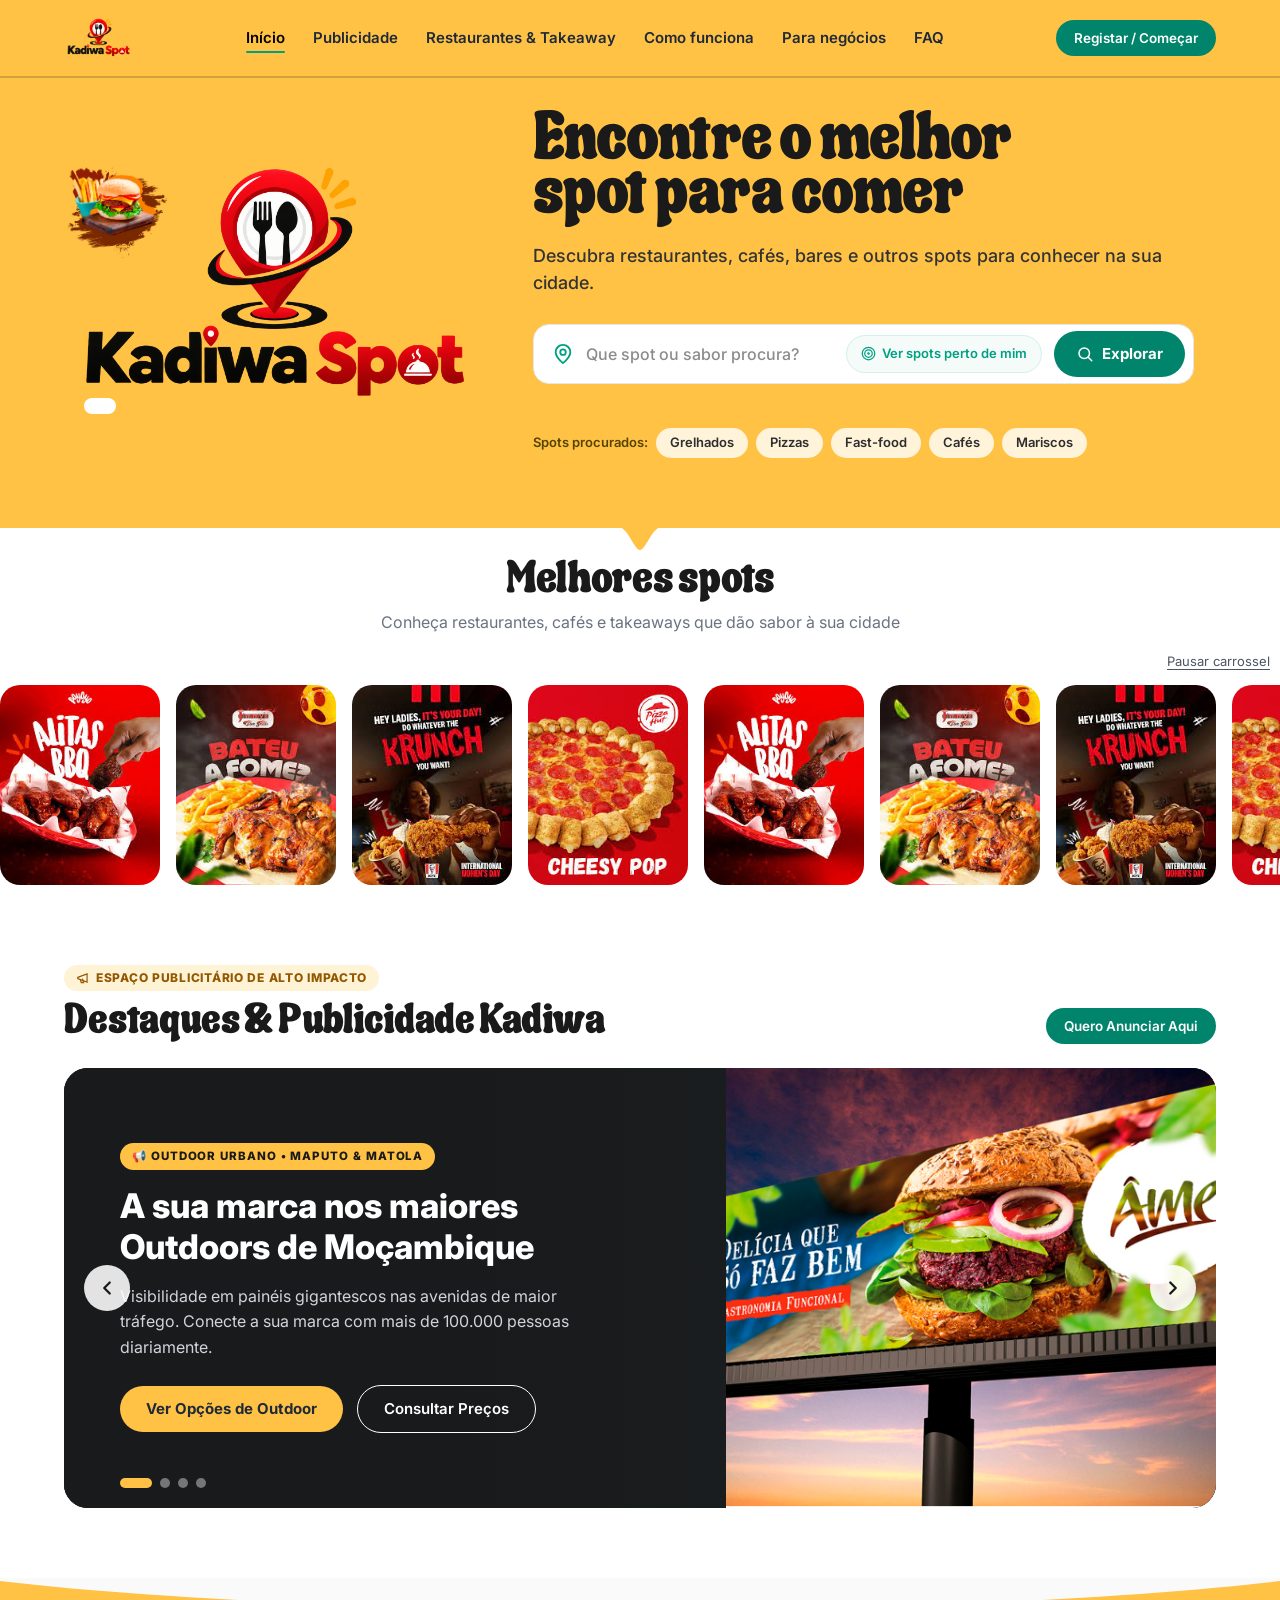
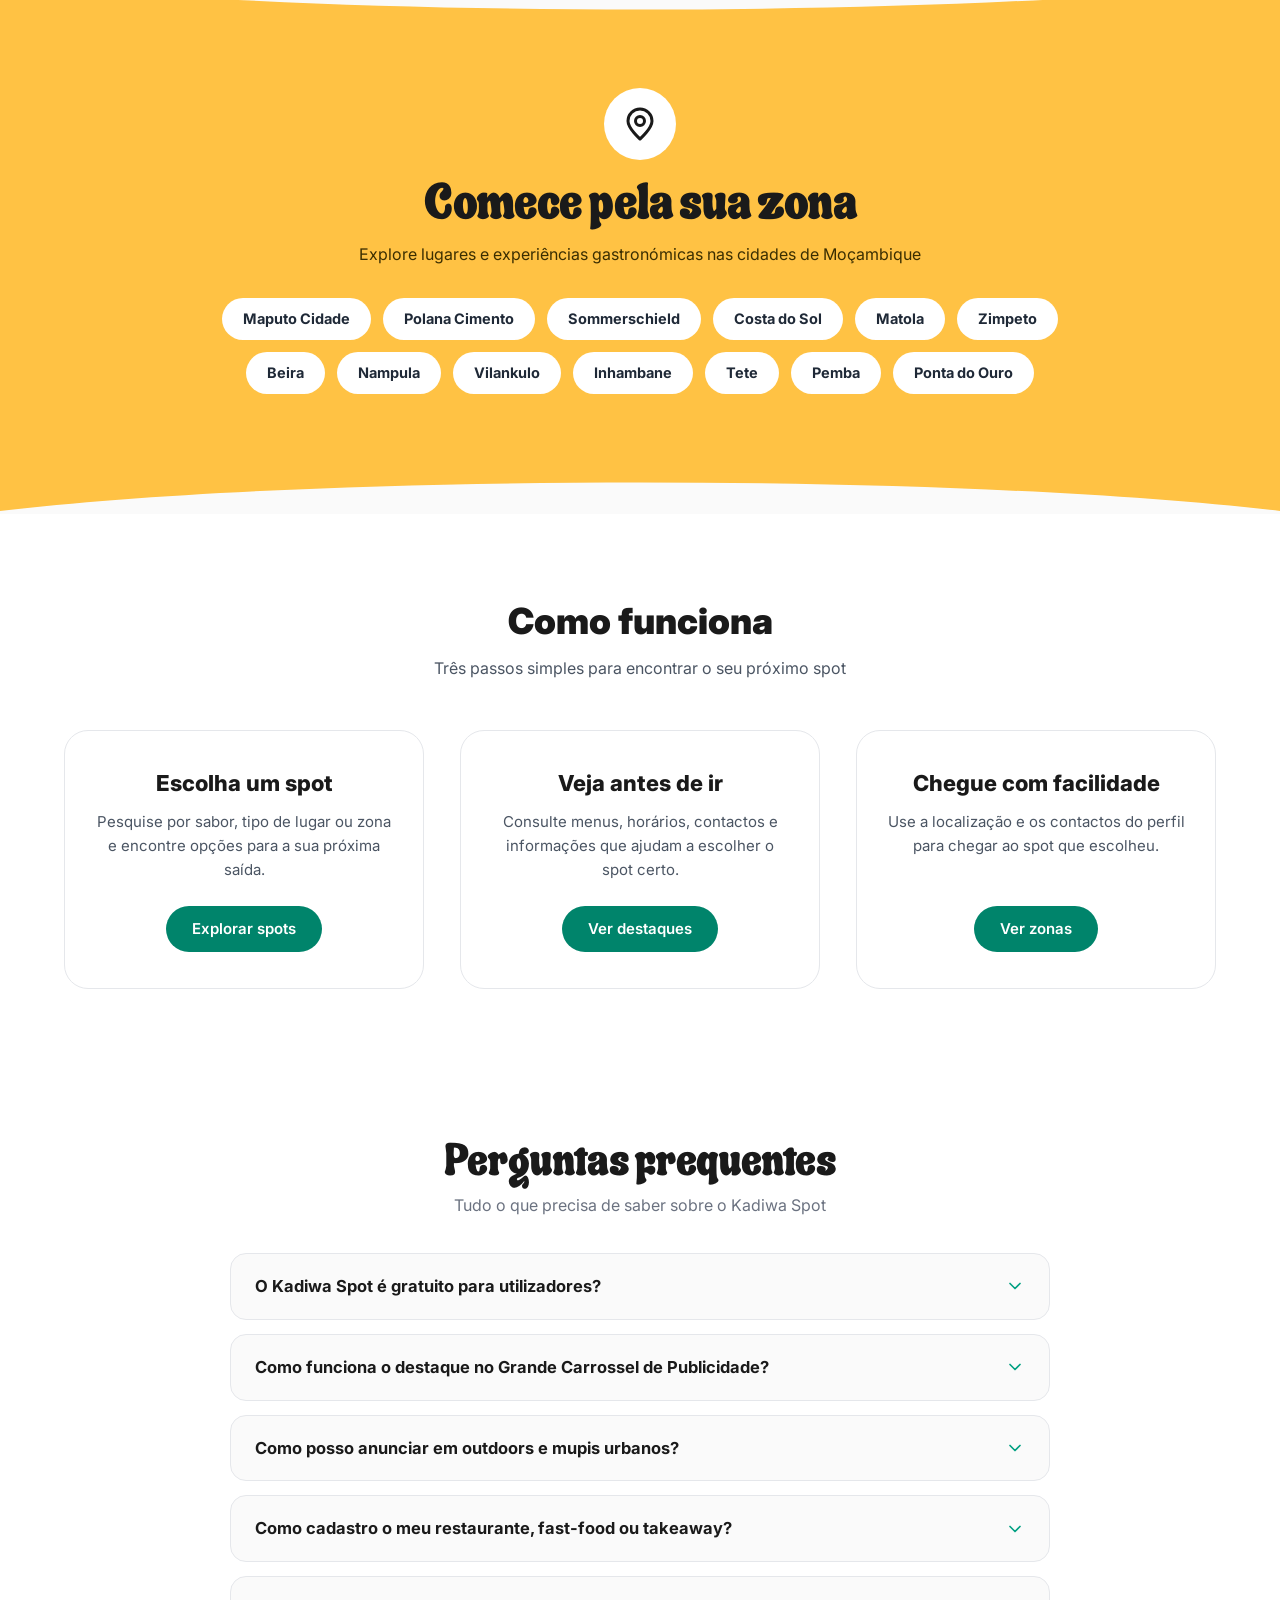
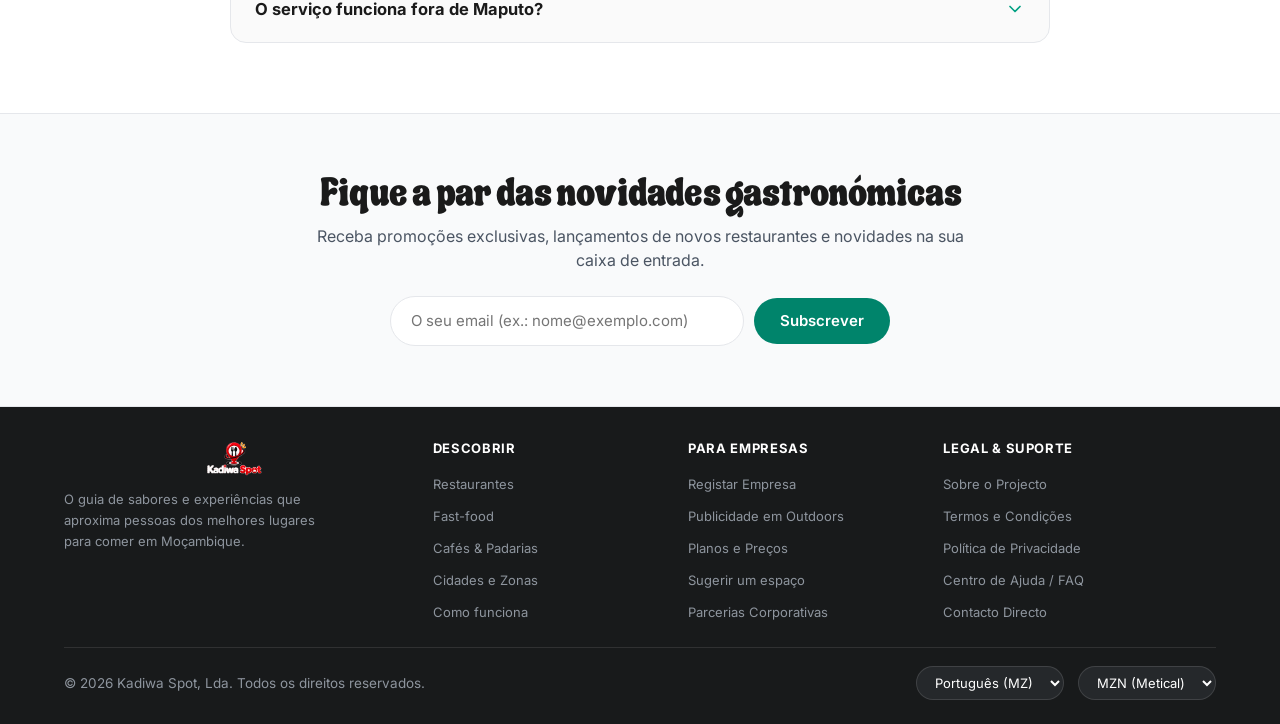
==== commit bf3e10cc: "feat:menu" ====
--- a/index.html
+++ b/index.html
@@ -166,6 +166,7 @@
                             <span>Explorar</span>
                         </button>
                     </form>
+                    <p class="location-feedback" id="home-location-status" role="status" aria-live="polite"></p>
 
                     <!-- Quick Filter Pills -->
                     <div class="hero-quick-pills" aria-label="Pesquisas populares">
@@ -406,15 +407,10 @@
             </div>
         </section>
 
-        <!-- Como funciona (Mint Green Section) -->
+        <!-- Como funciona -->
         <section class="section-partners-mint" id="como">
             <div class="container">
                 <div class="partners-header">
-                    <div class="partners-handshake-icon">
-                        <svg>
-                            <use href="#icon-handshake"></use>
-                        </svg>
-                    </div>
                     <h2>Como funciona</h2>
                     <p>Três passos simples para encontrar o seu próximo spot</p>
                 </div>
@@ -422,11 +418,6 @@
                 <div class="partners-cards-grid">
                     <!-- Card 1: Explorar -->
                     <article class="partner-card-item">
-                        <div class="partner-step-icon" aria-hidden="true">
-                            <svg>
-                                <use href="#icon-search"></use>
-                            </svg>
-                        </div>
                         <h3>Escolha um spot</h3>
                         <p>Pesquise por sabor, tipo de lugar ou zona e encontre opções para a sua próxima saída.</p>
                         <a class="btn btn-teal" href="pages/explorar.html">Explorar spots</a>
@@ -434,11 +425,6 @@
 
                     <!-- Card 2: Consultar -->
                     <article class="partner-card-item">
-                        <div class="partner-step-icon" aria-hidden="true">
-                            <svg>
-                                <use href="#icon-restaurant"></use>
-                            </svg>
-                        </div>
                         <h3>Veja antes de ir</h3>
                         <p>Consulte menus, horários, contactos e informações que ajudam a escolher o spot certo.</p>
                         <a class="btn btn-teal" href="pages/explorar.html">Ver destaques</a>
@@ -446,11 +432,6 @@
 
                     <!-- Card 3: Chegar -->
                     <article class="partner-card-item">
-                        <div class="partner-step-icon" aria-hidden="true">
-                            <svg>
-                                <use href="#icon-pin"></use>
-                            </svg>
-                        </div>
                         <h3>Chegue com facilidade</h3>
                         <p>Use a localização e os contactos do perfil para chegar ao spot que escolheu.</p>
                         <a class="btn btn-teal" href="#zonas">Ver zonas</a>
@@ -620,6 +601,7 @@
     </footer>
 
     <!-- Script -->
+    <script src="js/localizacao.js"></script>
     <script src="js/script.js"></script>
 </body>
 
--- a/css/estilos.css
+++ b/css/estilos.css
@@ -2,21 +2,11 @@
 
 /* Fonte local de destaque; os textos e controlos mantêm a tipografia de leitura. */
 @font-face {
-    font-family: 'Food Marker';
-    src: url('../fonts/food-marker/FoodMarkerDemo.otf') format('opentype');
+    font-family: 'Sauce Tomato';
+    src: url('../fonts/sauce-tomato/Sauce Tomato.otf') format('opentype');
     font-style: normal;
     font-weight: 400;
     font-display: swap;
-}
-
-/* Detalhes cursivos: apenas caracteres presentes na versão local da fonte. */
-@font-face {
-    font-family: 'Royal Maison Script';
-    src: url('../fonts/royal-maison/Royal Maison Script.ttf') format('truetype');
-    font-style: normal;
-    font-weight: 400;
-    font-display: swap;
-    unicode-range: U+0020-005F, U+0061-007A;
 }
 
 /* ==========================================================================
@@ -64,8 +54,7 @@
 
     /* Typography & Layout */
     --font-family: 'Inter', -apple-system, BlinkMacSystemFont, 'Segoe UI', Roboto, sans-serif;
-    --font-display: 'Food Marker', 'Inter', sans-serif;
-    --font-script: 'Royal Maison Script', cursive;
+    --font-display: 'Sauce Tomato', Georgia, serif;
     --transition: all 0.25s cubic-bezier(0.16, 1, 0.3, 1);
 }
 
@@ -1203,7 +1192,7 @@
    METER MÃOS À OBRA, JUNTOS (Mint green parcerias)
    ========================================================================== */
 .section-partners-mint {
-    background: var(--color-teal-light);
+    background: #FFFFFF;
     padding: 80px 0;
     position: relative;
 }
@@ -1743,17 +1732,16 @@
 
 .pricing-popular-badge {
     position: absolute;
-    top: -17px;
+    top: -14px;
     left: 50%;
     transform: translateX(-50%);
     background: var(--color-teal);
     color: #FFFFFF;
-    font-family: var(--font-script);
-    font-size: 26px;
-    font-weight: 400;
-    line-height: 1.2;
-    white-space: nowrap;
-    padding: 2px 16px;
+    font-size: 12px;
+    font-weight: 800;
+    text-transform: uppercase;
+    letter-spacing: 0.05em;
+    padding: 4px 16px;
     border-radius: var(--radius-pill);
 }
 
@@ -1777,15 +1765,6 @@
     font-size: 40px;
     font-weight: 900;
     color: #1A1A1A;
-}
-
-.plan-price-box .plan-amount {
-    font-family: var(--font-script);
-    color: var(--color-dark);
-    font-size: clamp(32px, 3vw, 40px);
-    font-weight: 400;
-    line-height: 1.3;
-    display: inline-block;
 }
 
 .plan-price-box span {
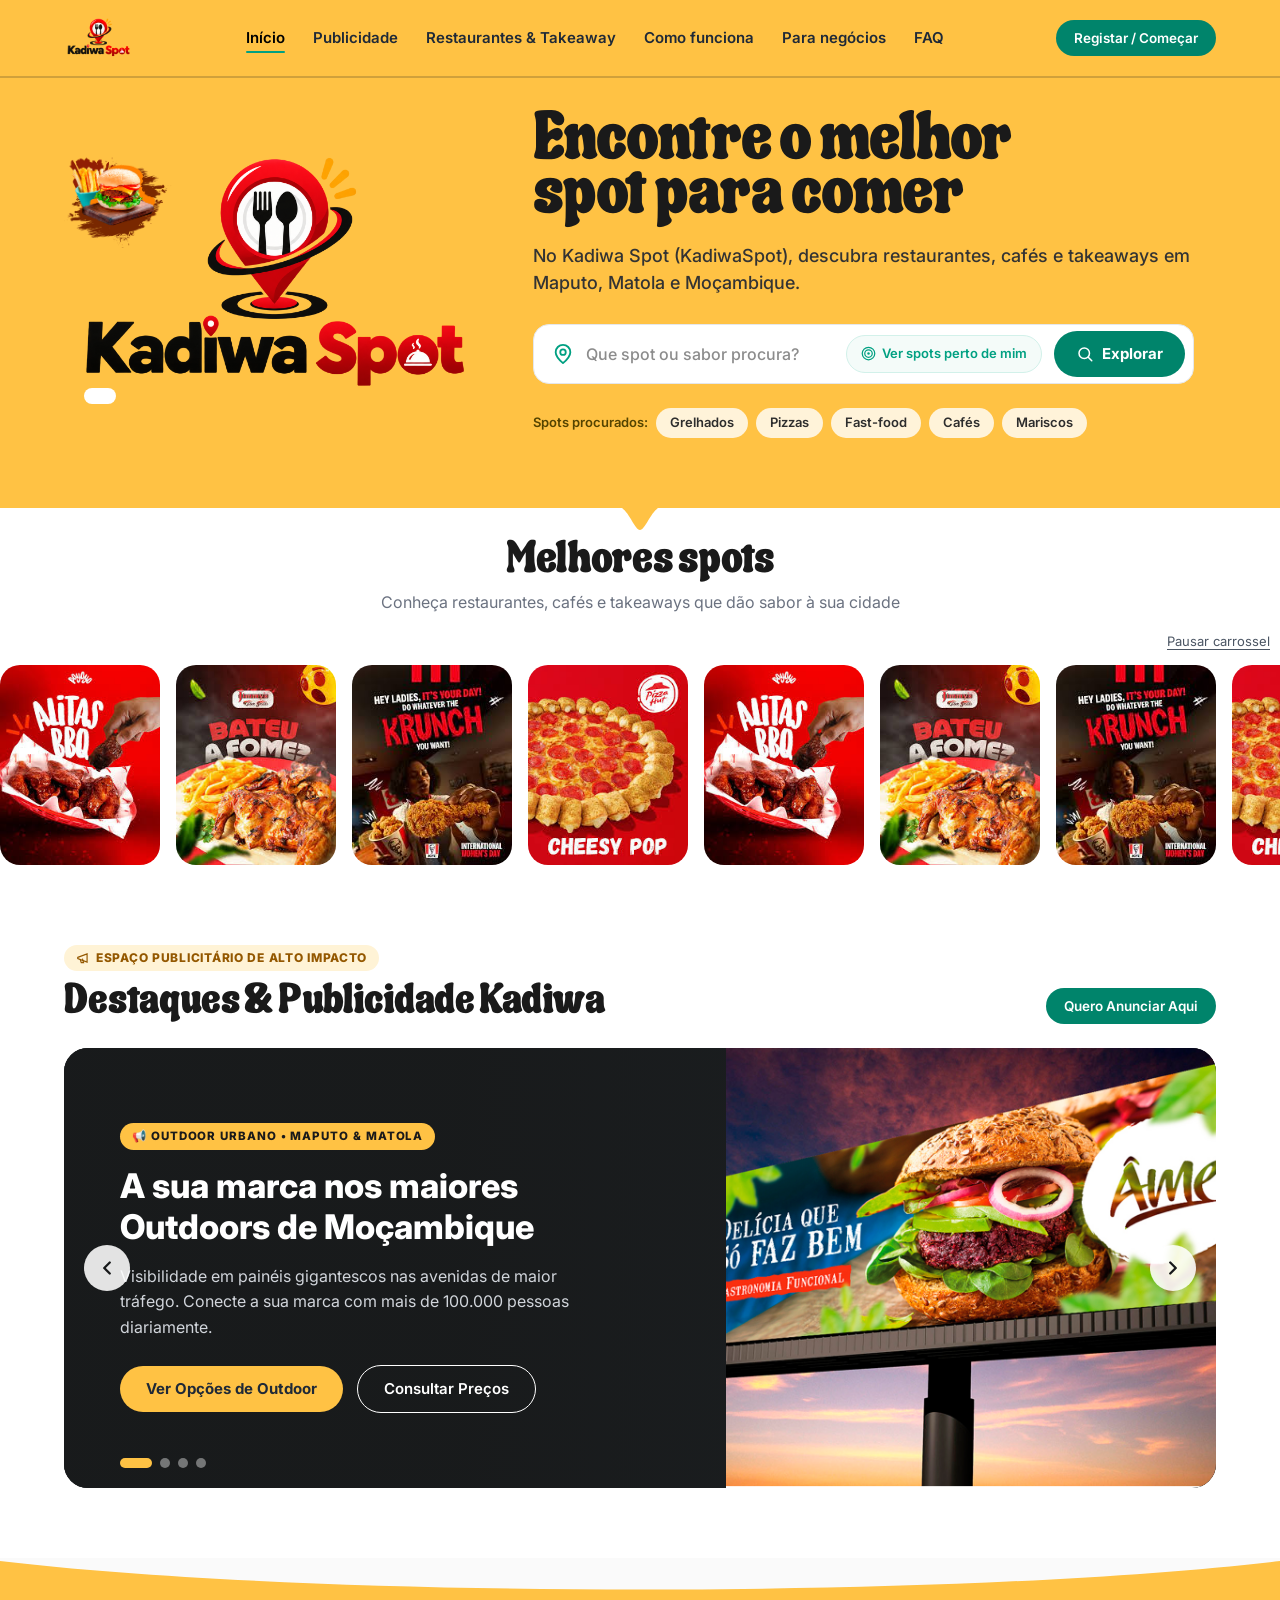
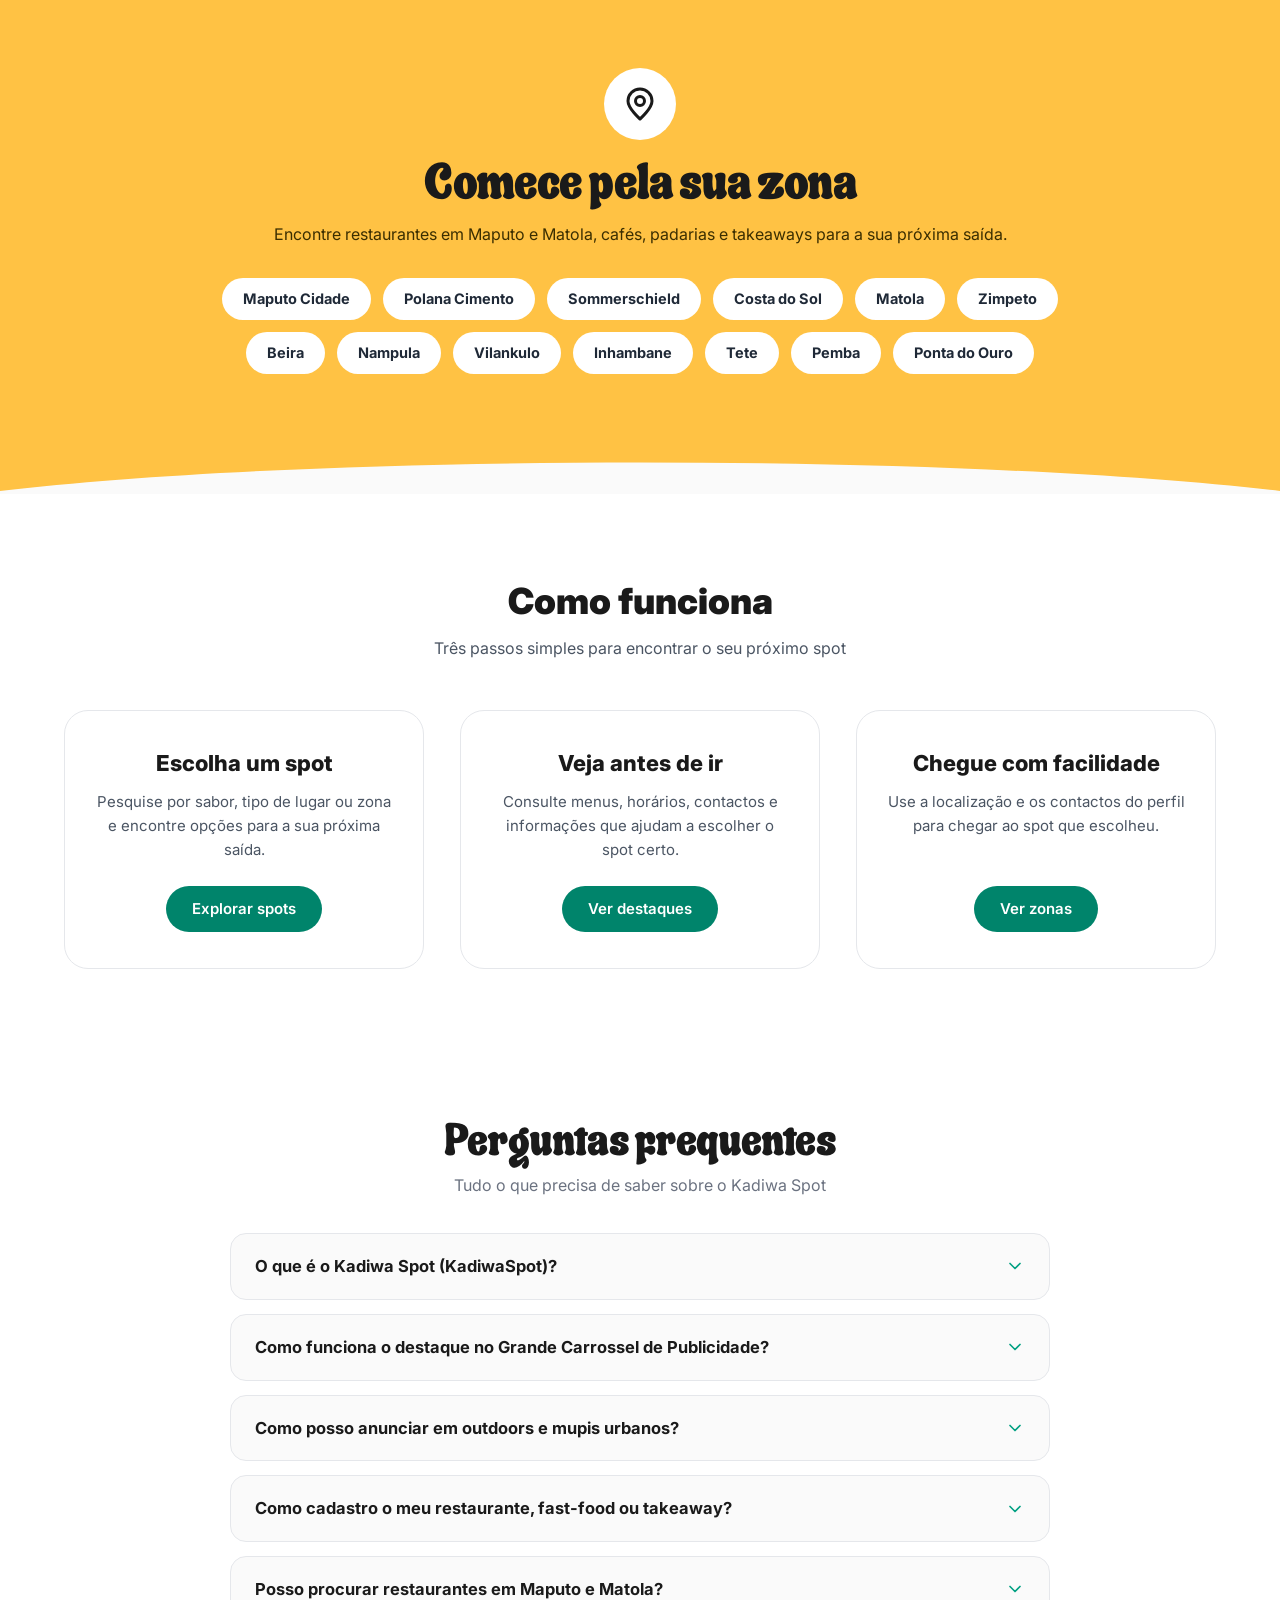
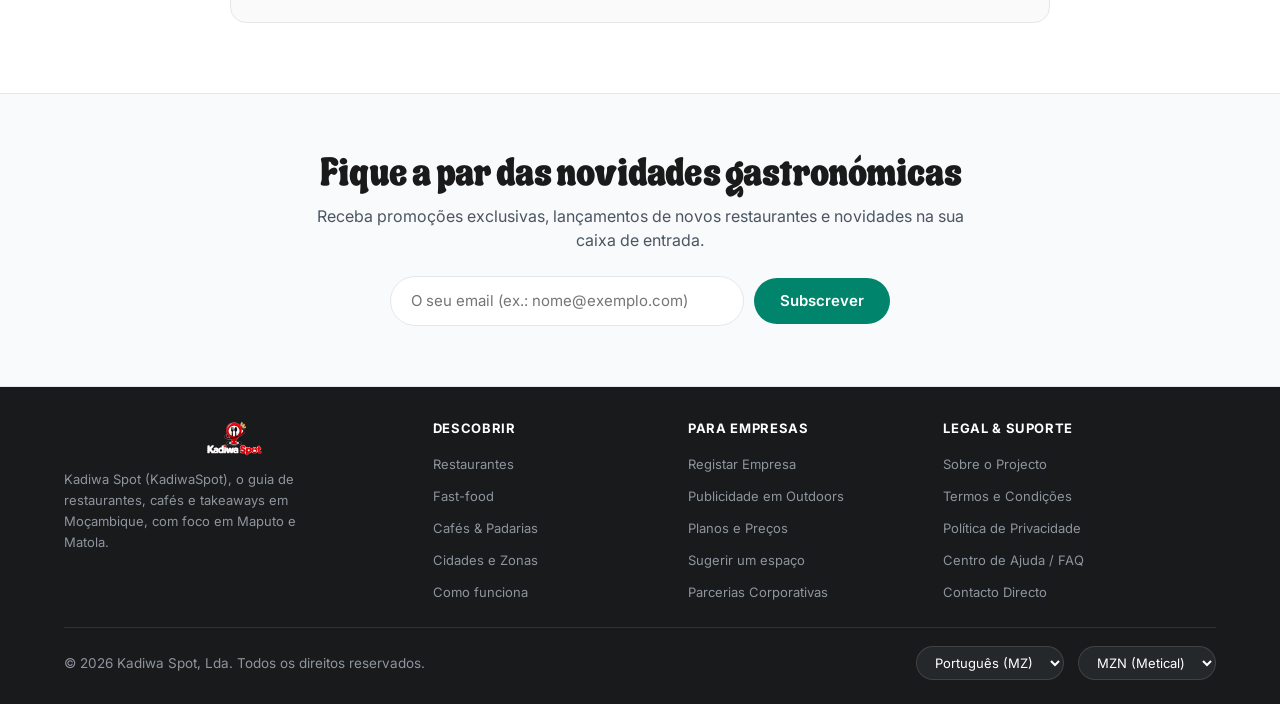
==== commit da17de4d: "feat:code" ====
--- a/index.html
+++ b/index.html
@@ -4,11 +4,94 @@
 <head>
     <meta charset="UTF-8">
     <meta name="viewport" content="width=device-width, initial-scale=1.0">
-    <meta name="description"
-        content="Kadiwa Spot: descubra restaurantes, cafés, bares e sabores locais em Moçambique.">
     <meta name="theme-color" content="#FFC244">
-    <title>Kadiwa Spot | Descubra onde comer bem em Moçambique</title>
     <link rel="stylesheet" href="css/estilos.css">
+    <!-- KADIWA:SEO:START -->
+    <title>Kadiwa Spot (KadiwaSpot) | Restaurantes em Moçambique</title>
+    <meta name="description" content="No Kadiwa Spot (KadiwaSpot), descubra restaurantes, cafés e takeaways em Maputo e Matola. Explore menus, faixas de preço em MZN, mapas e direções.">
+    <meta name="robots" content="index, follow, max-image-preview:large">
+    <meta property="og:site_name" content="Kadiwa Spot">
+    <meta property="og:locale" content="pt_MZ">
+    <meta property="og:type" content="website">
+    <meta property="og:title" content="Kadiwa Spot (KadiwaSpot) | Restaurantes em Moçambique">
+    <meta property="og:description" content="No Kadiwa Spot (KadiwaSpot), descubra restaurantes, cafés e takeaways em Maputo e Matola. Explore menus, faixas de preço em MZN, mapas e direções.">
+    <meta property="og:image" content="https://kadiwaspot.merciodossantos.me/media/imagens/logo.png">
+    <meta property="og:image:width" content="1536">
+    <meta property="og:image:height" content="1024">
+    <meta property="og:image:alt" content="Logótipo Kadiwa Spot">
+    <meta name="twitter:card" content="summary">
+    <meta name="twitter:title" content="Kadiwa Spot (KadiwaSpot) | Restaurantes em Moçambique">
+    <meta name="twitter:description" content="No Kadiwa Spot (KadiwaSpot), descubra restaurantes, cafés e takeaways em Maputo e Matola. Explore menus, faixas de preço em MZN, mapas e direções.">
+    <meta name="twitter:image" content="https://kadiwaspot.merciodossantos.me/media/imagens/logo.png">
+    <meta name="twitter:image:alt" content="Logótipo Kadiwa Spot">
+    <link rel="icon" type="image/png" sizes="48x48" href="./media/imagens/favicon.png">
+    <link rel="canonical" href="https://kadiwaspot.merciodossantos.me/">
+    <meta property="og:url" content="https://kadiwaspot.merciodossantos.me/">
+    <script type="application/ld+json">
+{
+  "@context": "https://schema.org",
+  "@graph": [
+    {
+      "@type": "Organization",
+      "name": "Kadiwa Spot",
+      "alternateName": "KadiwaSpot",
+      "description": "Kadiwa Spot (KadiwaSpot) é um guia gastronómico de Moçambique para descobrir restaurantes, cafés, padarias e takeaways, com foco em Maputo e Matola.",
+      "areaServed": [
+        {
+          "@type": "Country",
+          "name": "Moçambique"
+        },
+        {
+          "@type": "City",
+          "name": "Maputo"
+        },
+        {
+          "@type": "City",
+          "name": "Matola"
+        }
+      ],
+      "@id": "https://kadiwaspot.merciodossantos.me/#organization",
+      "url": "https://kadiwaspot.merciodossantos.me/",
+      "logo": {
+        "@type": "ImageObject",
+        "url": "https://kadiwaspot.merciodossantos.me/media/imagens/logo.png",
+        "contentUrl": "https://kadiwaspot.merciodossantos.me/media/imagens/logo.png",
+        "width": 1536,
+        "height": 1024
+      }
+    },
+    {
+      "@type": "WebSite",
+      "@id": "https://kadiwaspot.merciodossantos.me/#website",
+      "url": "https://kadiwaspot.merciodossantos.me/",
+      "name": "Kadiwa Spot",
+      "alternateName": "KadiwaSpot",
+      "inLanguage": "pt-MZ",
+      "publisher": {
+        "@id": "https://kadiwaspot.merciodossantos.me/#organization"
+      }
+    },
+    {
+      "@type": "WebPage",
+      "@id": "https://kadiwaspot.merciodossantos.me/#webpage",
+      "url": "https://kadiwaspot.merciodossantos.me/",
+      "name": "Kadiwa Spot (KadiwaSpot) | Restaurantes em Moçambique",
+      "description": "No Kadiwa Spot (KadiwaSpot), descubra restaurantes, cafés e takeaways em Maputo e Matola. Explore menus, faixas de preço em MZN, mapas e direções.",
+      "inLanguage": "pt-MZ",
+      "isPartOf": {
+        "@id": "https://kadiwaspot.merciodossantos.me/#website"
+      },
+      "about": {
+        "@id": "https://kadiwaspot.merciodossantos.me/#organization"
+      },
+      "publisher": {
+        "@id": "https://kadiwaspot.merciodossantos.me/#organization"
+      }
+    }
+  ]
+}
+</script>
+    <!-- KADIWA:SEO:END -->
 </head>
 
 <body>
@@ -142,7 +225,7 @@
                 <!-- Right: Copy & Capsule Search Bar -->
                 <div class="hero-content-col">
                     <h1>Encontre o melhor<br>spot para comer</h1>
-                    <p class="hero-sub">Descubra restaurantes, cafés, bares e outros spots para conhecer na sua cidade.</p>
+                    <p class="hero-sub">No Kadiwa Spot (KadiwaSpot), descubra restaurantes, cafés e takeaways em Maputo, Matola e Moçambique.</p>
 
                     <!-- Glovo Capsule Search Bar -->
                     <form class="glovo-search-capsule" id="location-search-form" action="pages/explorar.html" method="get"
@@ -380,7 +463,7 @@
                     </svg>
                 </div>
                 <h2>Comece pela sua zona</h2>
-                <p>Explore lugares e experiências gastronómicas nas cidades de Moçambique</p>
+                <p>Encontre restaurantes em <a href="pages/explorar.html?zona=Maputo">Maputo</a> e <a href="pages/explorar.html?zona=Matola">Matola</a>, cafés, padarias e takeaways para a sua próxima saída.</p>
 
                 <div class="zones-pills-wrap">
                     <button type="button" class="zone-pill" data-zone="Maputo Central">Maputo Cidade</button>
@@ -451,14 +534,13 @@
                 <div class="faq-list">
                     <article class="faq-item">
                         <button type="button" class="faq-question-btn" aria-expanded="false">
-                            <span>O Kadiwa Spot é gratuito para utilizadores?</span>
+                            <span>O que é o Kadiwa Spot (KadiwaSpot)?</span>
                             <svg class="faq-icon-arrow">
                                 <use href="#icon-chevron-down"></use>
                             </svg>
                         </button>
                         <div class="faq-answer-content">
-                            <p>Sim. Pode pesquisar livremente, consultar menus, direcções, horários e informações dos
-                                espaços sem subscrição.</p>
+                            <p>O Kadiwa Spot, também conhecido como KadiwaSpot, é um guia gastronómico de Moçambique para descobrir restaurantes, cafés, padarias, fast-foods e takeaways. Pode <a href="pages/explorar.html">explorar os spots de Maputo e Matola</a> sem subscrição, consultar informações e ver como chegar. O catálogo atual inclui imagens, menus e preços demonstrativos.</p>
                         </div>
                     </article>
 
@@ -507,14 +589,13 @@
 
                     <article class="faq-item">
                         <button type="button" class="faq-question-btn" aria-expanded="false">
-                            <span>O serviço funciona fora de Maputo?</span>
+                            <span>Posso procurar restaurantes em Maputo e Matola?</span>
                             <svg class="faq-icon-arrow">
                                 <use href="#icon-chevron-down"></use>
                             </svg>
                         </button>
                         <div class="faq-answer-content">
-                            <p>Sim! Já cobrimos Matola, Beira, Nampula, Vilankulo, Inhambane, Tete e Pemba, com contínua
-                                expansão para novos distritos e províncias.</p>
+                            <p>Sim. Pode pesquisar por Maputo, Matola e zonas como Polana, Sommerschield e Costa do Sol. Use o nome, a categoria ou a zona na <a href="pages/explorar.html">pesquisa de restaurantes</a>. Os pontos demonstrativos estão identificados e os endereços desconhecidos ficam por confirmar.</p>
                         </div>
                     </article>
                 </div>
@@ -543,8 +624,7 @@
             <div class="footer-top-grid">
                 <div class="footer-brand-col">
                     <img class="footer-logo-img" src="media/imagens/logo-dark.png" alt="Kadiwa Spot">
-                    <p>O guia de sabores e experiências que aproxima pessoas dos melhores lugares para comer em
-                        Moçambique.</p>
+                    <p>Kadiwa Spot (KadiwaSpot), o guia de restaurantes, cafés e takeaways em Moçambique, com foco em Maputo e Matola.</p>
                 </div>
 
                 <div class="footer-links-col">
--- a/css/estilos.css
+++ b/css/estilos.css
@@ -107,6 +107,10 @@
     border: none;
     background: none;
 }
+
+.location-feedback { font-size: 12px; line-height: 1.6; color: var(--color-text-secondary); }
+.location-feedback:empty { display: none; }
+button[aria-busy="true"] { cursor: progress; }
 
 .skip-link {
     position: fixed;
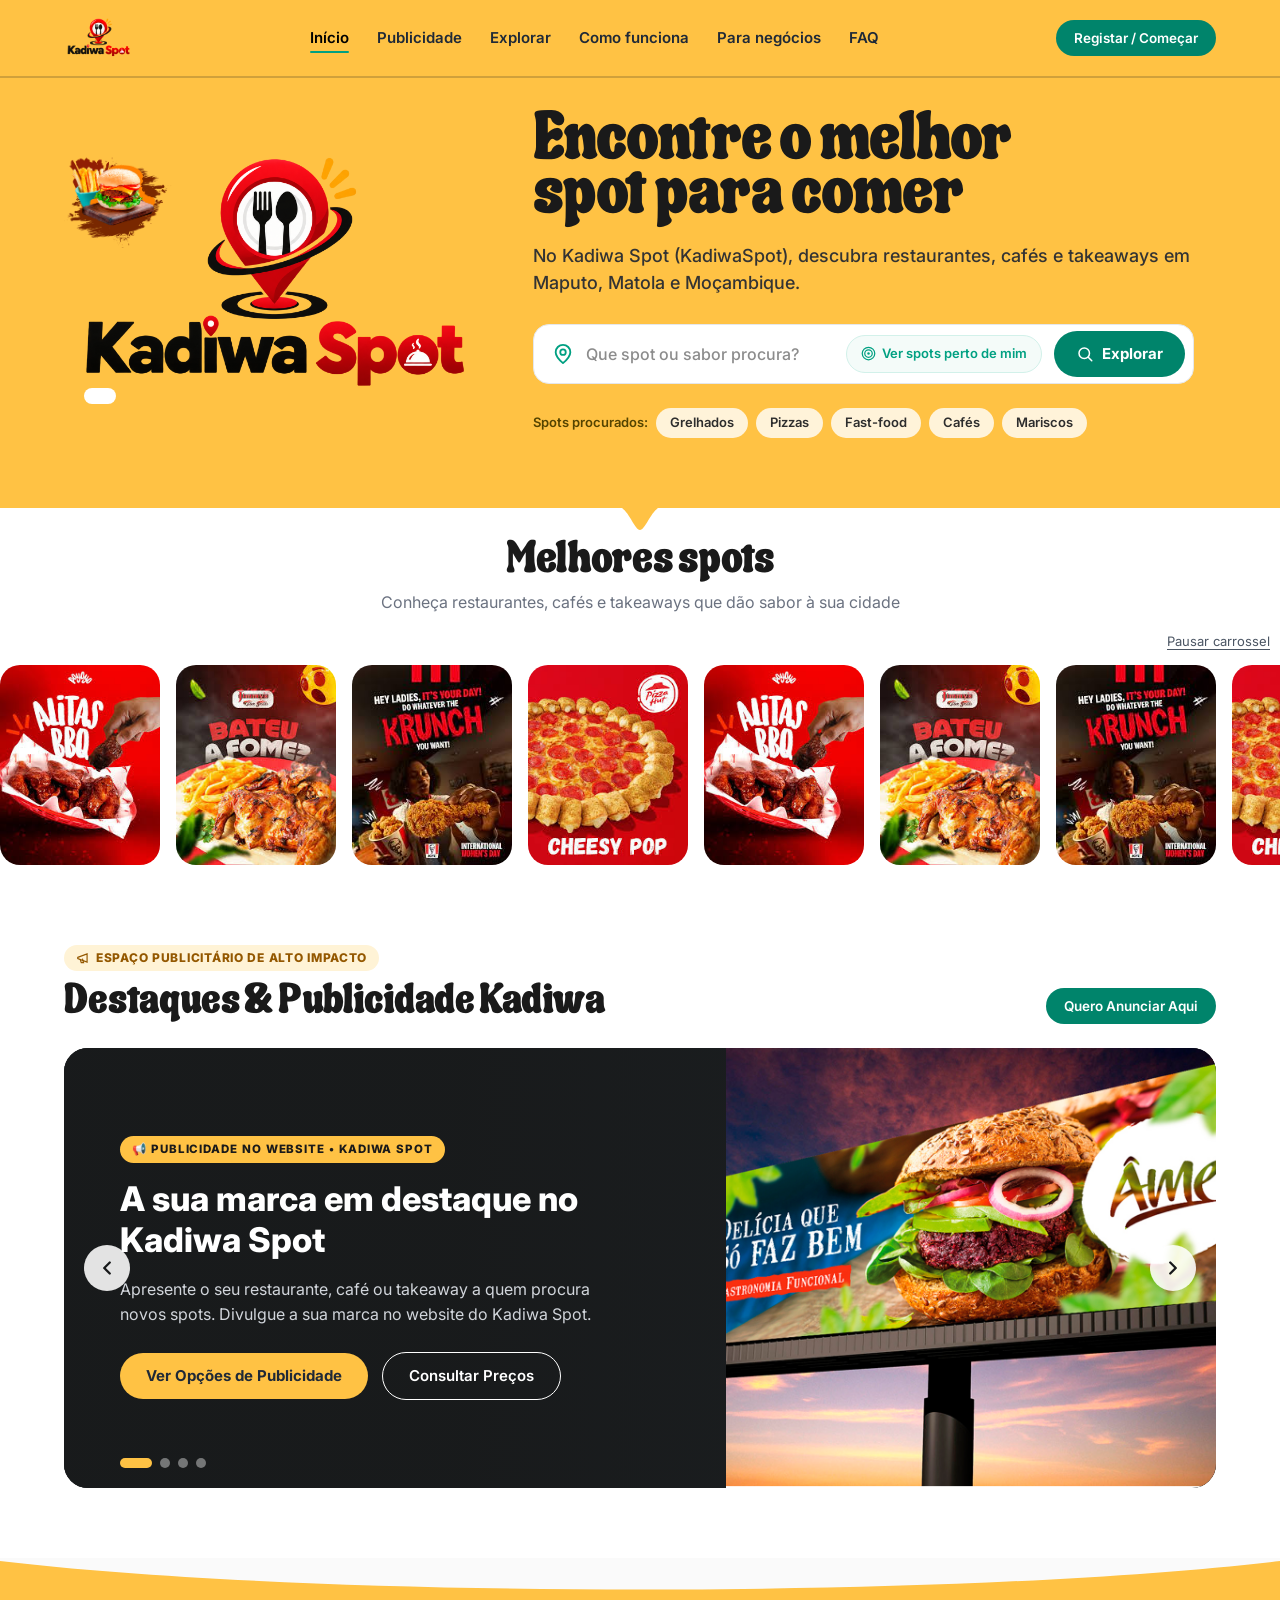
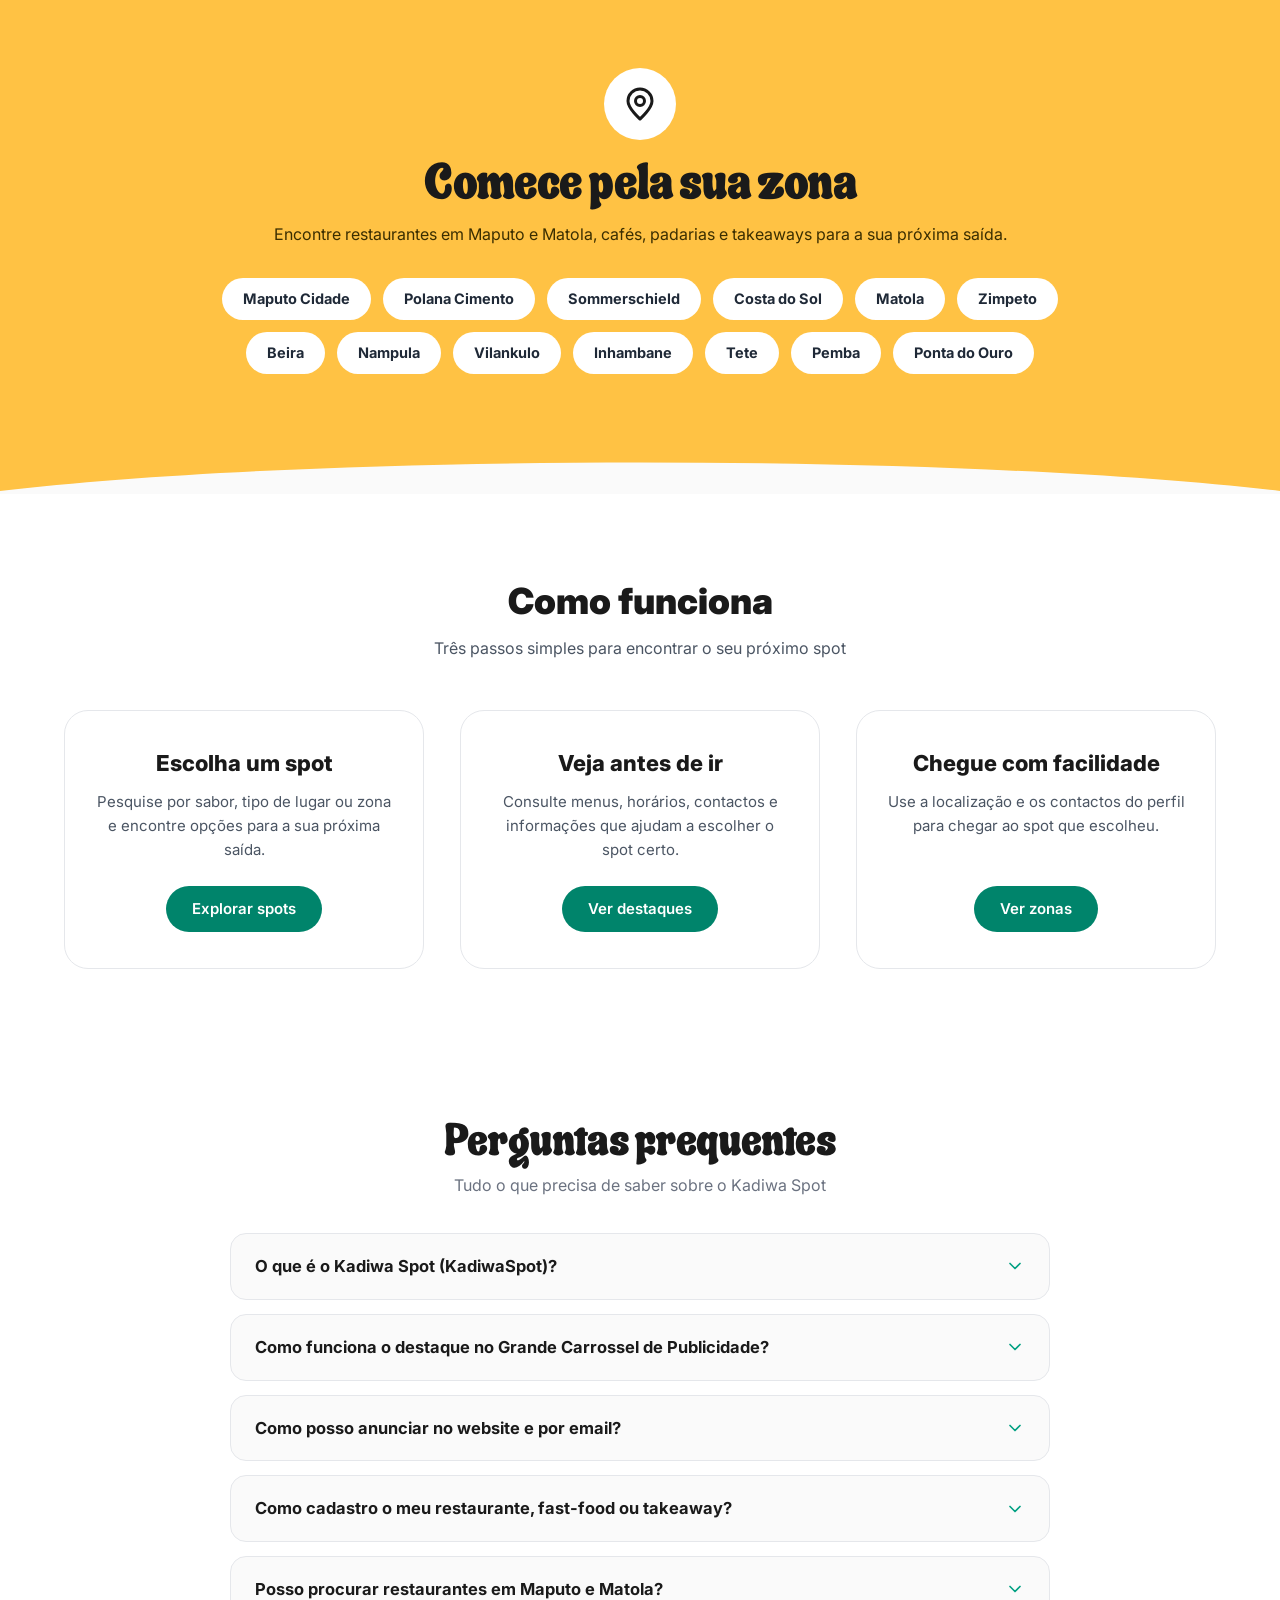
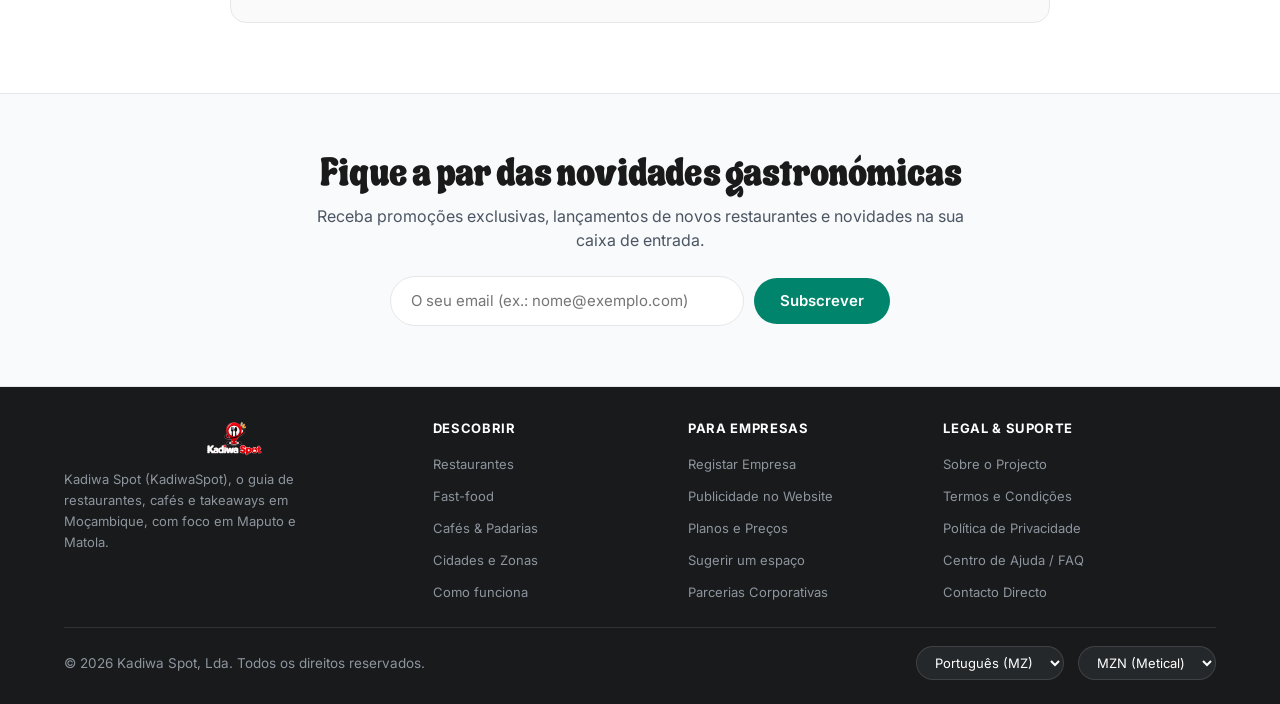
==== commit 8c5684d4: "feat:last" ====
--- a/index.html
+++ b/index.html
@@ -189,7 +189,7 @@
             <nav id="primary-navigation" class="nav-links" aria-label="Menu principal">
                 <a class="active" aria-current="page" href="index.html">Início</a>
                 <a href="#publicidade">Publicidade</a>
-                <a href="pages/explorar.html">Restaurantes & Takeaway</a>
+                <a href="pages/explorar.html">Explorar</a>
                 <a href="#como">Como funciona</a>
                 <a href="pages/negocios.html">Para negócios</a>
                 <a href="#faq">FAQ</a>
@@ -352,43 +352,39 @@
                 <!-- Carousel Component -->
                 <div class="ad-carousel-container" id="adCarousel">
                     <div class="ad-carousel-track" id="carouselTrack">
-                        <!-- Slide 1: Outdoor Urbano -->
+                        <!-- Slide 1: Publicidade no website -->
                         <article class="ad-slide">
                             <div class="ad-slide-content">
-                                <span class="ad-tag tag-yellow">📢 Outdoor Urbano • Maputo & Matola</span>
-                                <h3>A sua marca nos maiores Outdoors de Moçambique</h3>
-                                <p>Visibilidade em painéis gigantescos nas avenidas de maior tráfego. Conecte a sua
-                                    marca com mais de 100.000 pessoas diariamente.</p>
+                                <span class="ad-tag tag-yellow">📢 Publicidade no Website • Kadiwa Spot</span>
+                                <h3>A sua marca em destaque no Kadiwa Spot</h3>
+                                <p>Apresente o seu restaurante, café ou takeaway a quem procura novos spots. Divulgue a sua marca no website do Kadiwa Spot.</p>
                                 <div class="ad-slide-actions">
-                                    <a class="btn btn-yellow" href="pages/negocios.html#outdoors">Ver Opções de
-                                        Outdoor</a>
+                                    <a class="btn btn-yellow" href="pages/negocios.html#outdoors">Ver Opções de Publicidade</a>
                                     <a class="btn btn-outline-white" href="pages/negocios.html#precos">Consultar
                                         Preços</a>
                                 </div>
                             </div>
                             <div class="ad-slide-media">
                                 <img src="media/imagens/outoddor.png"
-                                    alt="Grande Painel Outdoor Publicitário em avenida movimentada">
+                                    alt="Imagem ilustrativa de campanha Kadiwa Spot">
                             </div>
                         </article>
 
-                        <!-- Slide 2: Mupis & Totens Digitais -->
+                        <!-- Slide 2: Divulgação por email -->
                         <article class="ad-slide">
                             <div class="ad-slide-content">
-                                <span class="ad-tag tag-teal">🌊 Mupis Digitais • Costa do Sol</span>
-                                <h3>Totens e Telas Digitais nos Melhores Spots</h3>
-                                <p>Presença interativa ao longo da marginal, praias e centros de lazer. Impacte clientes
-                                    nos momentos de descontração e decisão de compra.</p>
+                                <span class="ad-tag tag-teal">🌊 Divulgação por Email • Kadiwa Spot</span>
+                                <h3>O seu spot também chega por email</h3>
+                                <p>Divulgue novidades, menus e promoções do seu estabelecimento nas campanhas de email do Kadiwa Spot.</p>
                                 <div class="ad-slide-actions">
-                                    <a class="btn btn-teal" href="pages/negocios.html#outdoors">Conhecer Totens
-                                        Urbanos</a>
+                                    <a class="btn btn-teal" href="pages/negocios.html#outdoors">Conhecer Campanhas por Email</a>
                                     <a class="btn btn-outline-white" href="pages/negocios.html#precos">Pacotes
                                         Publicitários</a>
                                 </div>
                             </div>
                             <div class="ad-slide-media">
                                 <img src="media/imagens/pub2.png"
-                                    alt="Mupi publicitário urbano na Costa do Sol com anúncio gastronómico">
+                                    alt="Imagem ilustrativa de divulgação gastronómica">
                             </div>
                         </article>
 
@@ -560,17 +556,15 @@
 
                     <article class="faq-item">
                         <button type="button" class="faq-question-btn" aria-expanded="false">
-                            <span>Como posso anunciar em outdoors e mupis urbanos?</span>
+                            <span>Como posso anunciar no website e por email?</span>
                             <svg class="faq-icon-arrow">
                                 <use href="#icon-chevron-down"></use>
                             </svg>
                         </button>
                         <div class="faq-answer-content">
-                            <p>Disponibilizamos espaços premium em outdoors nas avenidas principais de Maputo e Matola,
-                                além de totens digitais na Costa do Sol. Visite a página <a
+                            <p>Pode divulgar o seu estabelecimento com anúncios no website, destaques no carrossel e campanhas de publicidade por email. Visite a página <a
                                     href="pages/negocios.html#outdoors"
-                                    style="color: var(--color-teal); font-weight: 700;">Para Negócios</a> para consultar
-                                localizações e métricas de alcance.</p>
+                                    style="color: var(--color-teal); font-weight: 700;">Para Negócios</a> para conhecer os formatos e planos disponíveis.</p>
                         </div>
                     </article>
 
@@ -642,7 +636,7 @@
                     <h4>Para Empresas</h4>
                     <ul>
                         <li><a href="pages/negocios.html">Registar Empresa</a></li>
-                        <li><a href="pages/negocios.html#outdoors">Publicidade em Outdoors</a></li>
+                        <li><a href="pages/negocios.html#outdoors">Publicidade no Website</a></li>
                         <li><a href="pages/negocios.html#precos">Planos e Preços</a></li>
                         <li><a href="pages/contacto.html?tipo=sugestao">Sugerir um espaço</a></li>
                         <li><a href="pages/contacto.html">Parcerias Corporativas</a></li>
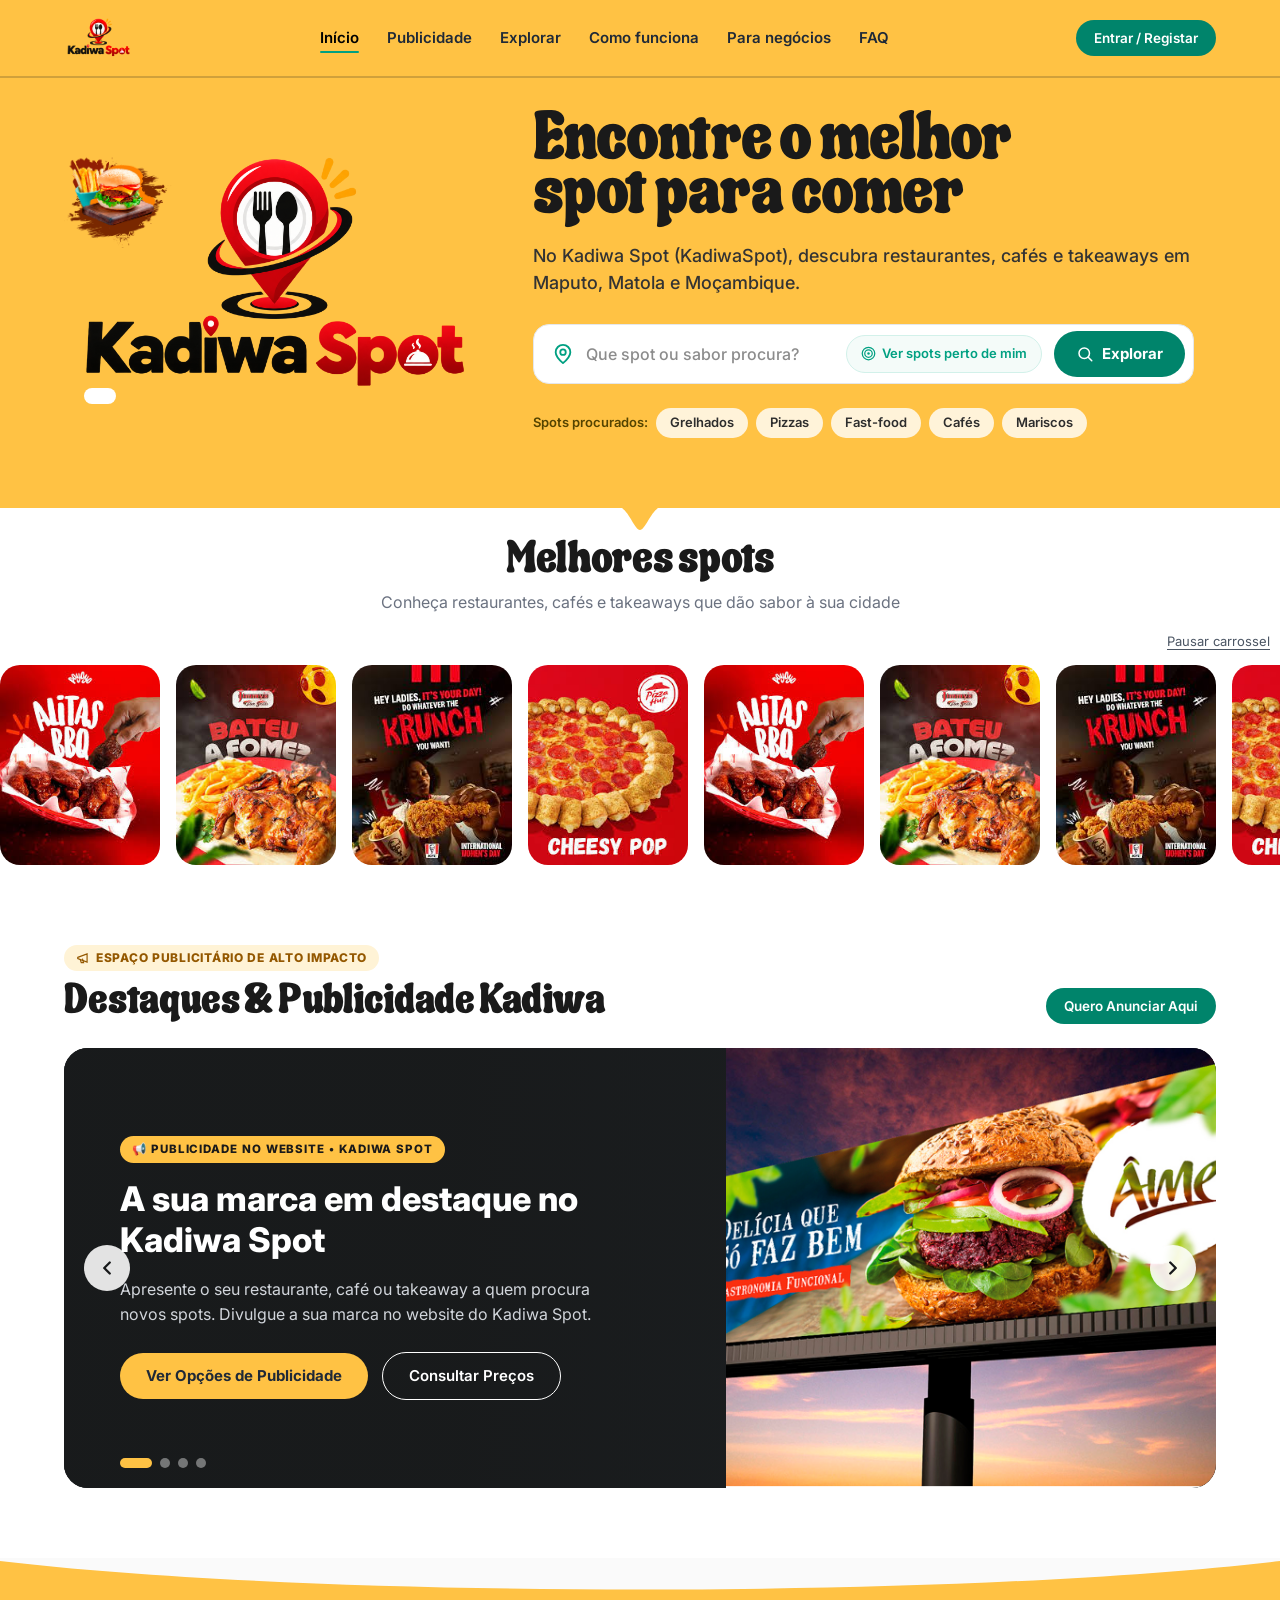
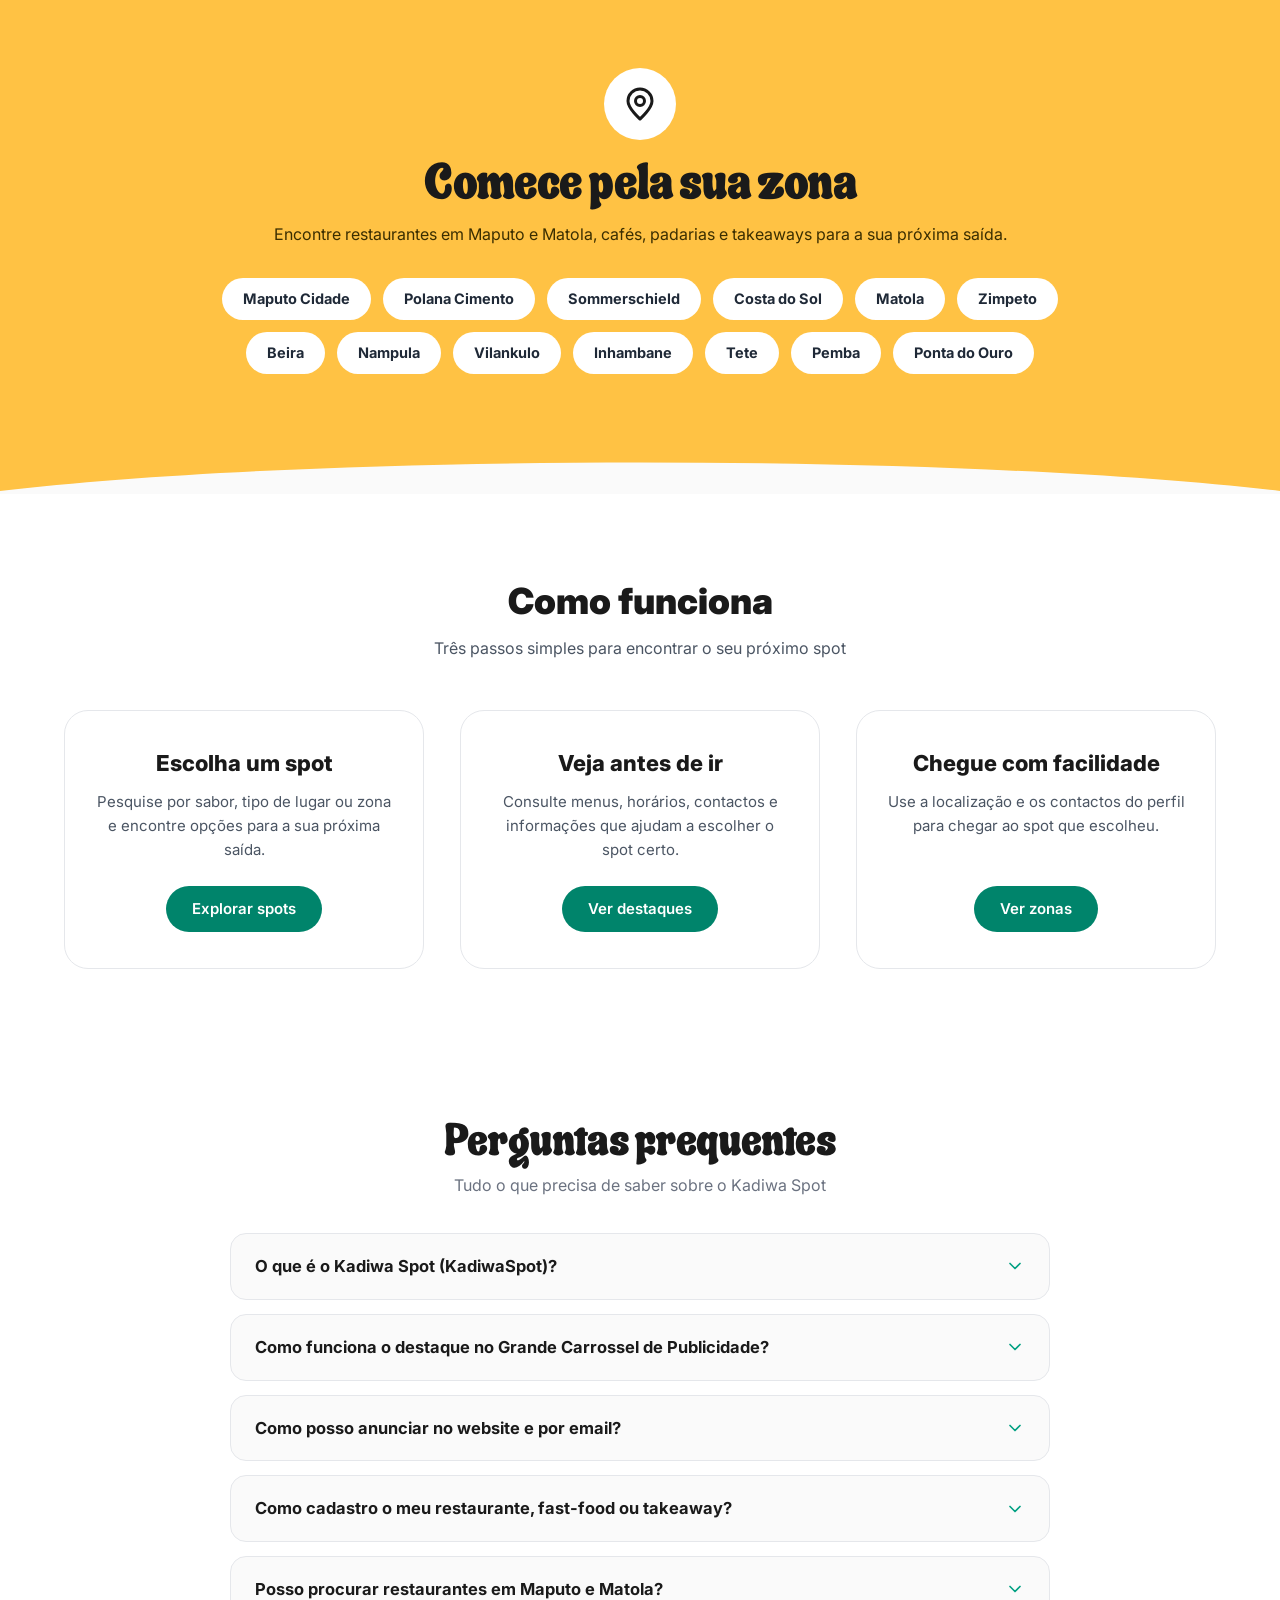
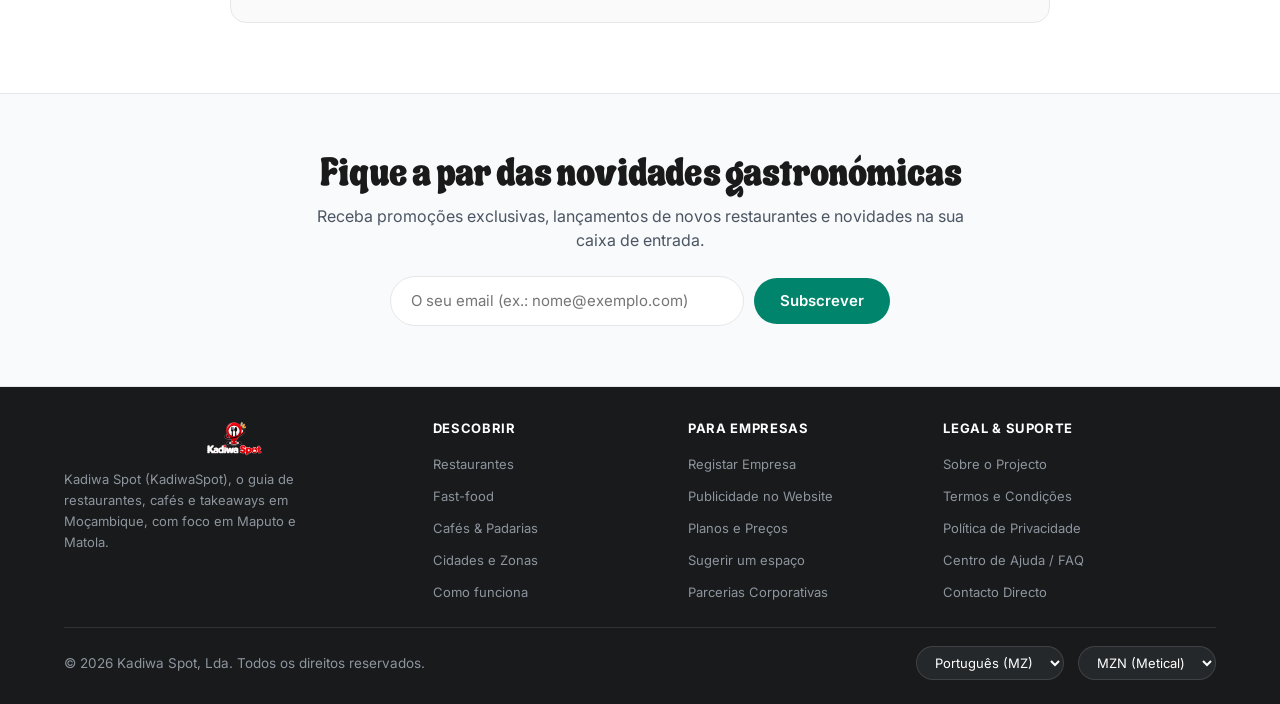
==== commit e4626b41: "feat: add optional customer accounts and reviews" ====
--- a/index.html
+++ b/index.html
@@ -196,7 +196,7 @@
             </nav>
 
             <div class="header-actions">
-                <a class="btn btn-teal btn-sm" href="pages/negocios.html">Registar / Começar</a>
+                <button class="btn btn-teal btn-sm" type="button" data-account-open>Entrar / Registar</button>
                 <button class="mobile-nav-toggle" aria-label="Abrir menu móvel" aria-expanded="false" aria-controls="primary-navigation" id="mobile-toggle" type="button">
                     <span></span><span></span><span></span>
                 </button>
@@ -677,6 +677,7 @@
     <!-- Script -->
     <script src="js/localizacao.js"></script>
     <script src="js/script.js"></script>
+    <script src="js/conta-cliente.js"></script>
 </body>
 
 </html>
--- a/css/estilos.css
+++ b/css/estilos.css
@@ -2176,3 +2176,56 @@
     html { scroll-behavior: auto; }
     *, *::before, *::after { transition-duration: .01ms !important; }
 }
+
+/* Conta opcional do cliente. Os dados desta demonstração permanecem no navegador. */
+.account-dialog { position: fixed; inset: 0; width: min(540px, calc(100% - 28px)); max-height: min(760px, calc(100dvh - 28px)); margin: auto; padding: 0; overflow: auto; border: 1px solid var(--color-border); border-radius: var(--radius-lg); background: #fff; color: var(--color-text-main); }
+.account-dialog::backdrop { background: rgb(24 26 27 / 55%); }
+.account-dialog-heading { display: flex; align-items: flex-start; justify-content: space-between; gap: 16px; padding: 22px 24px 18px; border-bottom: 1px solid var(--color-border); }
+.account-dialog-heading h2 { font-family: var(--font-display); font-size: 25px; font-weight: 400; line-height: 1.15; }
+.account-kicker { margin: 0 0 5px; color: var(--color-action); font-size: 12px; font-weight: 700; }
+.account-close { display: grid; flex: 0 0 auto; place-items: center; width: 34px; height: 34px; border: 1px solid var(--color-border); border-radius: 50%; background: #fff; color: var(--color-text-main); font-size: 22px; line-height: 1; }
+.account-close:hover { background: var(--color-primary-yellow-light); border-color: var(--color-primary-yellow); }
+.account-dialog-body { padding: 22px 24px 26px; }
+.account-intro { display: grid; gap: 8px; margin-bottom: 20px; }
+.account-intro p { color: var(--color-text-secondary); font-size: 14px; line-height: 1.6; }
+.account-local-note { color: var(--color-text-muted) !important; font-size: 12px !important; line-height: 1.55; }
+.account-form { display: grid; gap: 16px; }
+.account-field { display: grid; gap: 7px; }
+.account-field label, .account-preferences legend, .review-rating legend { color: var(--color-text-main); font-size: 14px; font-weight: 700; }
+.account-field input, .account-field textarea { width: 100%; min-width: 0; padding: 11px 12px; border: 1px solid #b8c0c4; border-radius: var(--radius-md); background: #fff; color: var(--color-text-main); font: inherit; }
+.account-field textarea { resize: vertical; }
+.account-field input:focus, .account-field textarea:focus { outline: 2px solid var(--color-action); outline-offset: 1px; border-color: var(--color-action); }
+.account-field small, .account-preferences small { color: var(--color-text-muted); font-size: 12px; line-height: 1.45; }
+.account-preferences { display: grid; gap: 10px; padding: 15px; border: 1px solid var(--color-border); border-radius: var(--radius-md); }
+.account-preferences legend { padding-inline: 4px; }
+.account-preferences label { display: flex; align-items: flex-start; gap: 8px; color: var(--color-text-secondary); font-size: 13px; line-height: 1.45; }
+.account-preferences input { width: 16px; height: 16px; margin-top: 1px; accent-color: var(--color-action); }
+.account-form-error { padding: 10px 12px; border: 1px solid #d4473d; border-radius: var(--radius-sm); background: #fff7f5; color: #9a2f28; font-size: 13px; line-height: 1.45; }
+.account-actions { display: grid; gap: 12px; padding-top: 4px; }
+.account-actions .btn { width: 100%; }
+.account-text-button { justify-self: center; padding: 4px; border-bottom: 1px solid currentColor; color: var(--color-text-secondary); font-size: 13px; }
+.account-text-button:hover { color: var(--color-action); }
+.account-summary { display: grid; gap: 14px; }
+.account-summary h3 { color: var(--color-text-main); font-size: 20px; }
+.account-summary > p:not(.account-local-note) { color: var(--color-text-secondary); font-size: 14px; line-height: 1.55; }
+.account-summary .btn { width: 100%; }
+.account-delete { color: #a43c34; }
+.account-review-dialog { width: min(500px, calc(100% - 28px)); }
+.review-spot-name { color: var(--color-text-secondary); font-size: 14px; line-height: 1.55; }
+.review-rating { display: grid; gap: 10px; padding: 0; border: 0; }
+.review-rating-options { display: grid; grid-template-columns: repeat(5, 1fr); gap: 8px; }
+.review-rating-options label { position: relative; display: grid; place-items: center; min-height: 44px; border: 1px solid #b8c0c4; border-radius: var(--radius-md); background: #fff; cursor: pointer; color: var(--color-text-main); font-size: 14px; font-weight: 700; }
+.review-rating-options label:has(input:checked) { border-color: var(--color-action); background: var(--color-teal-light); color: var(--color-action); }
+.review-rating-options input { position: absolute; opacity: 0; }
+.review-rating-options label:focus-within { outline: 2px solid var(--color-action); outline-offset: 2px; }
+.detail-review-button { margin-top: 2px; }
+.own-review { margin: 0 0 16px; padding: 13px; border: 1px solid #b9d8ce; border-radius: var(--radius-md); background: var(--color-teal-light); }
+.own-review strong { color: var(--color-action); font-size: 13px; }
+.detail-body [role="tabpanel"] .own-review p { margin: 7px 0 0; color: var(--color-text-secondary); }
+.review-account-note { margin-top: 8px !important; color: var(--color-text-muted) !important; font-size: 11px !important; }
+@media (max-width: 520px) {
+    .account-dialog { width: calc(100% - 16px); max-height: calc(100dvh - 16px); }
+    .account-dialog-heading { padding: 18px 18px 15px; }
+    .account-dialog-body { padding: 18px; }
+    .account-dialog-heading h2 { font-size: 22px; }
+}
